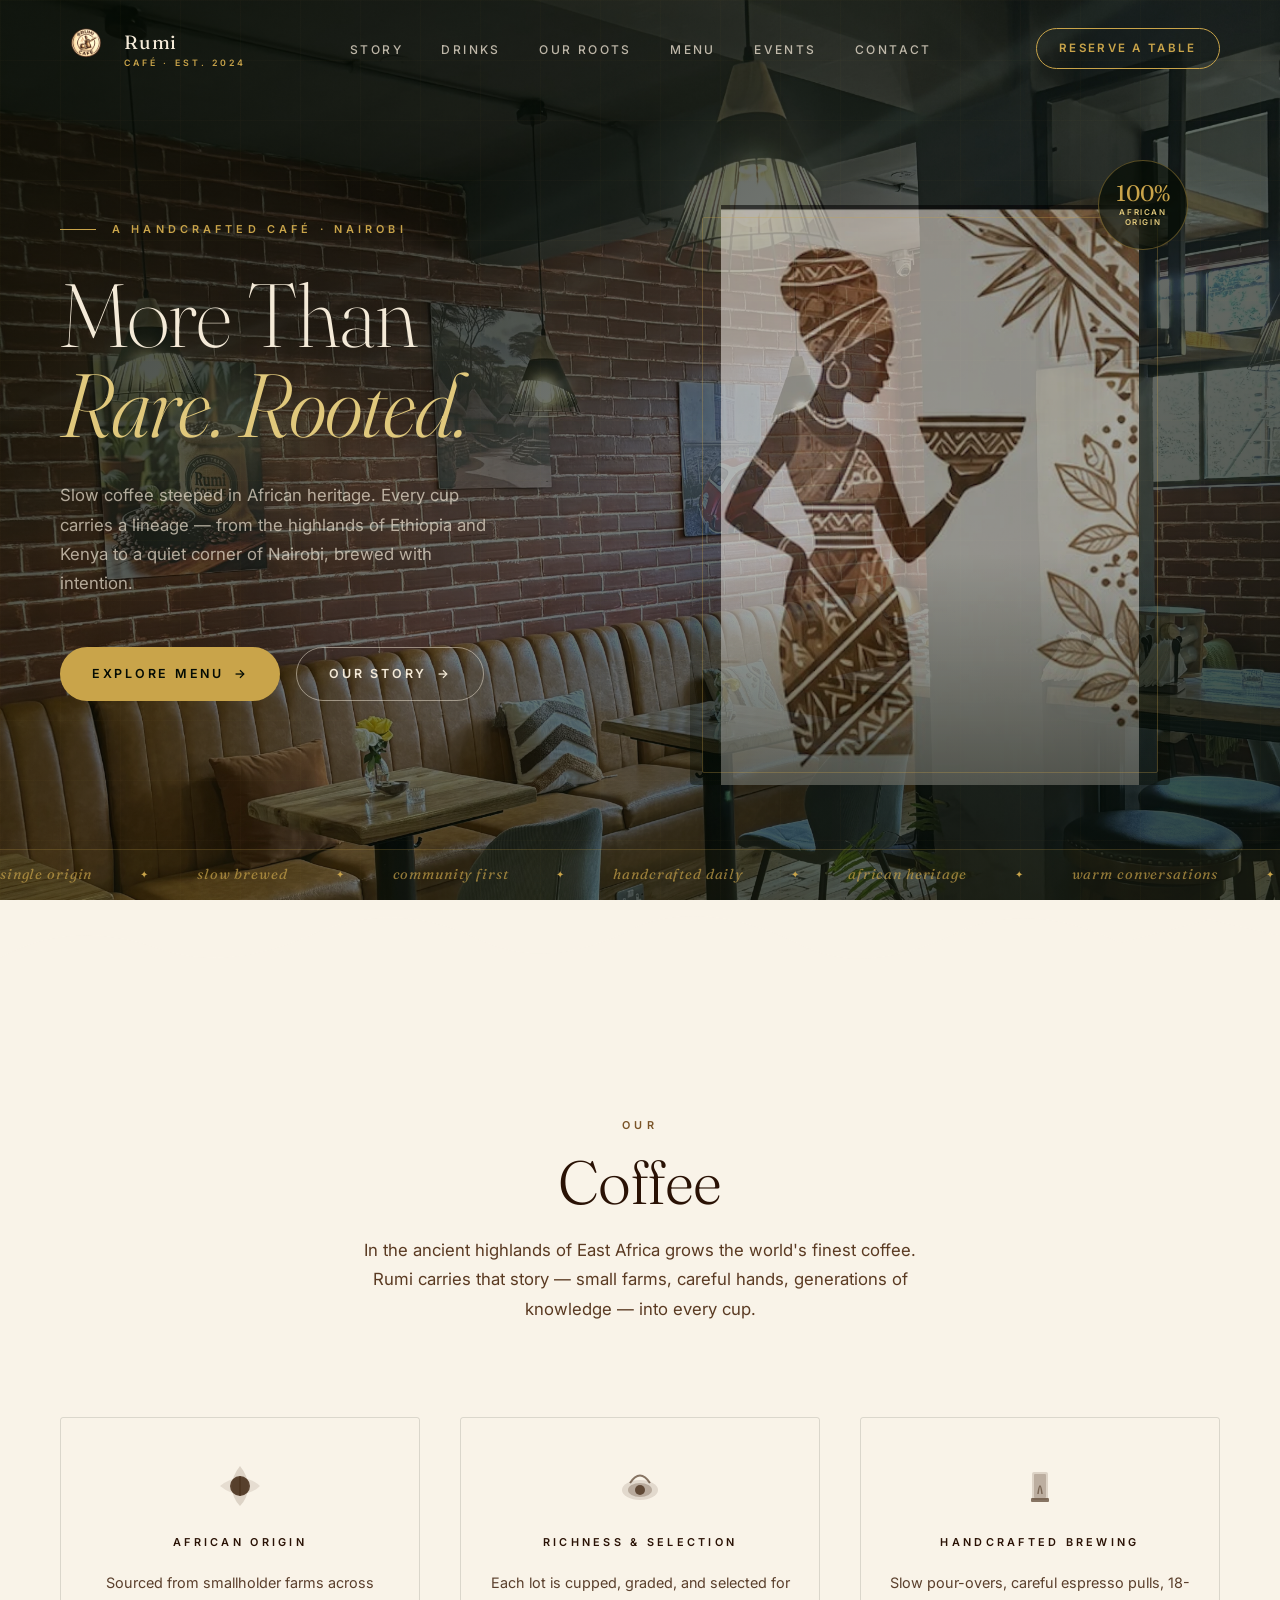
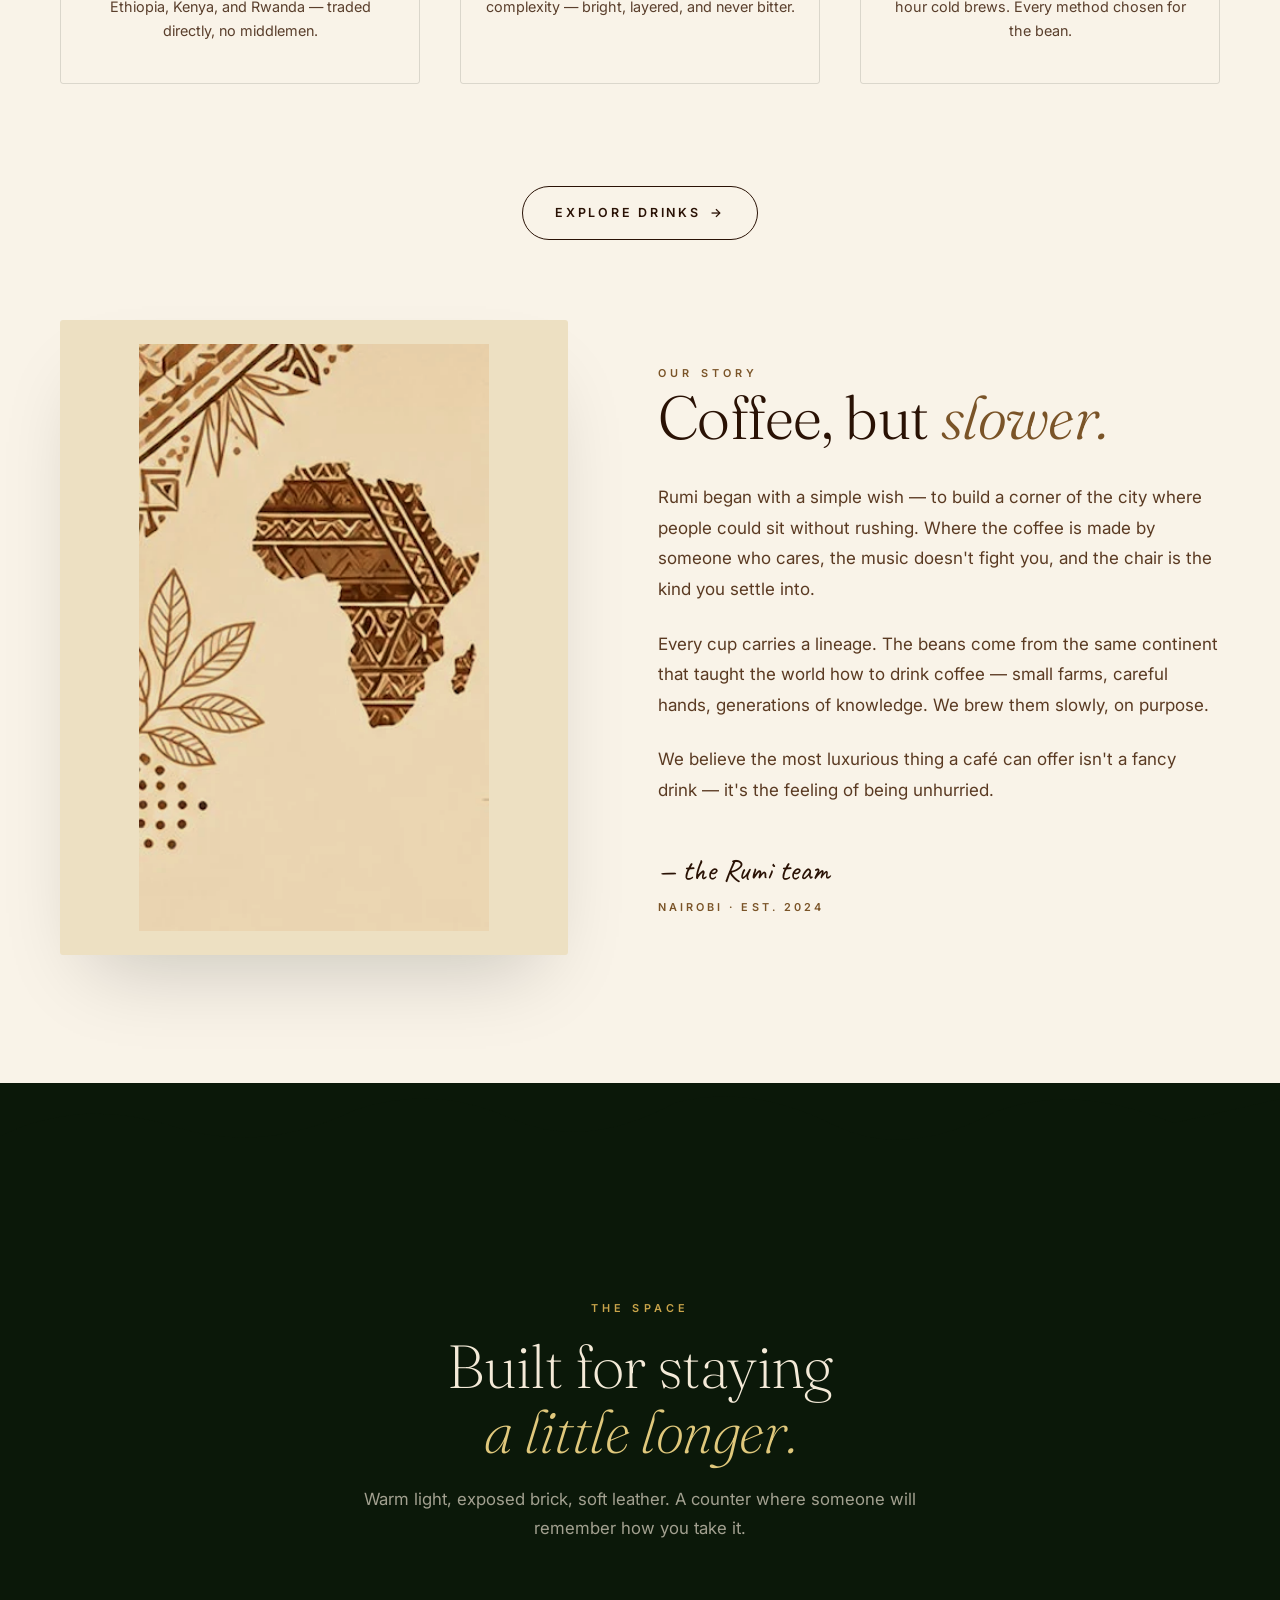
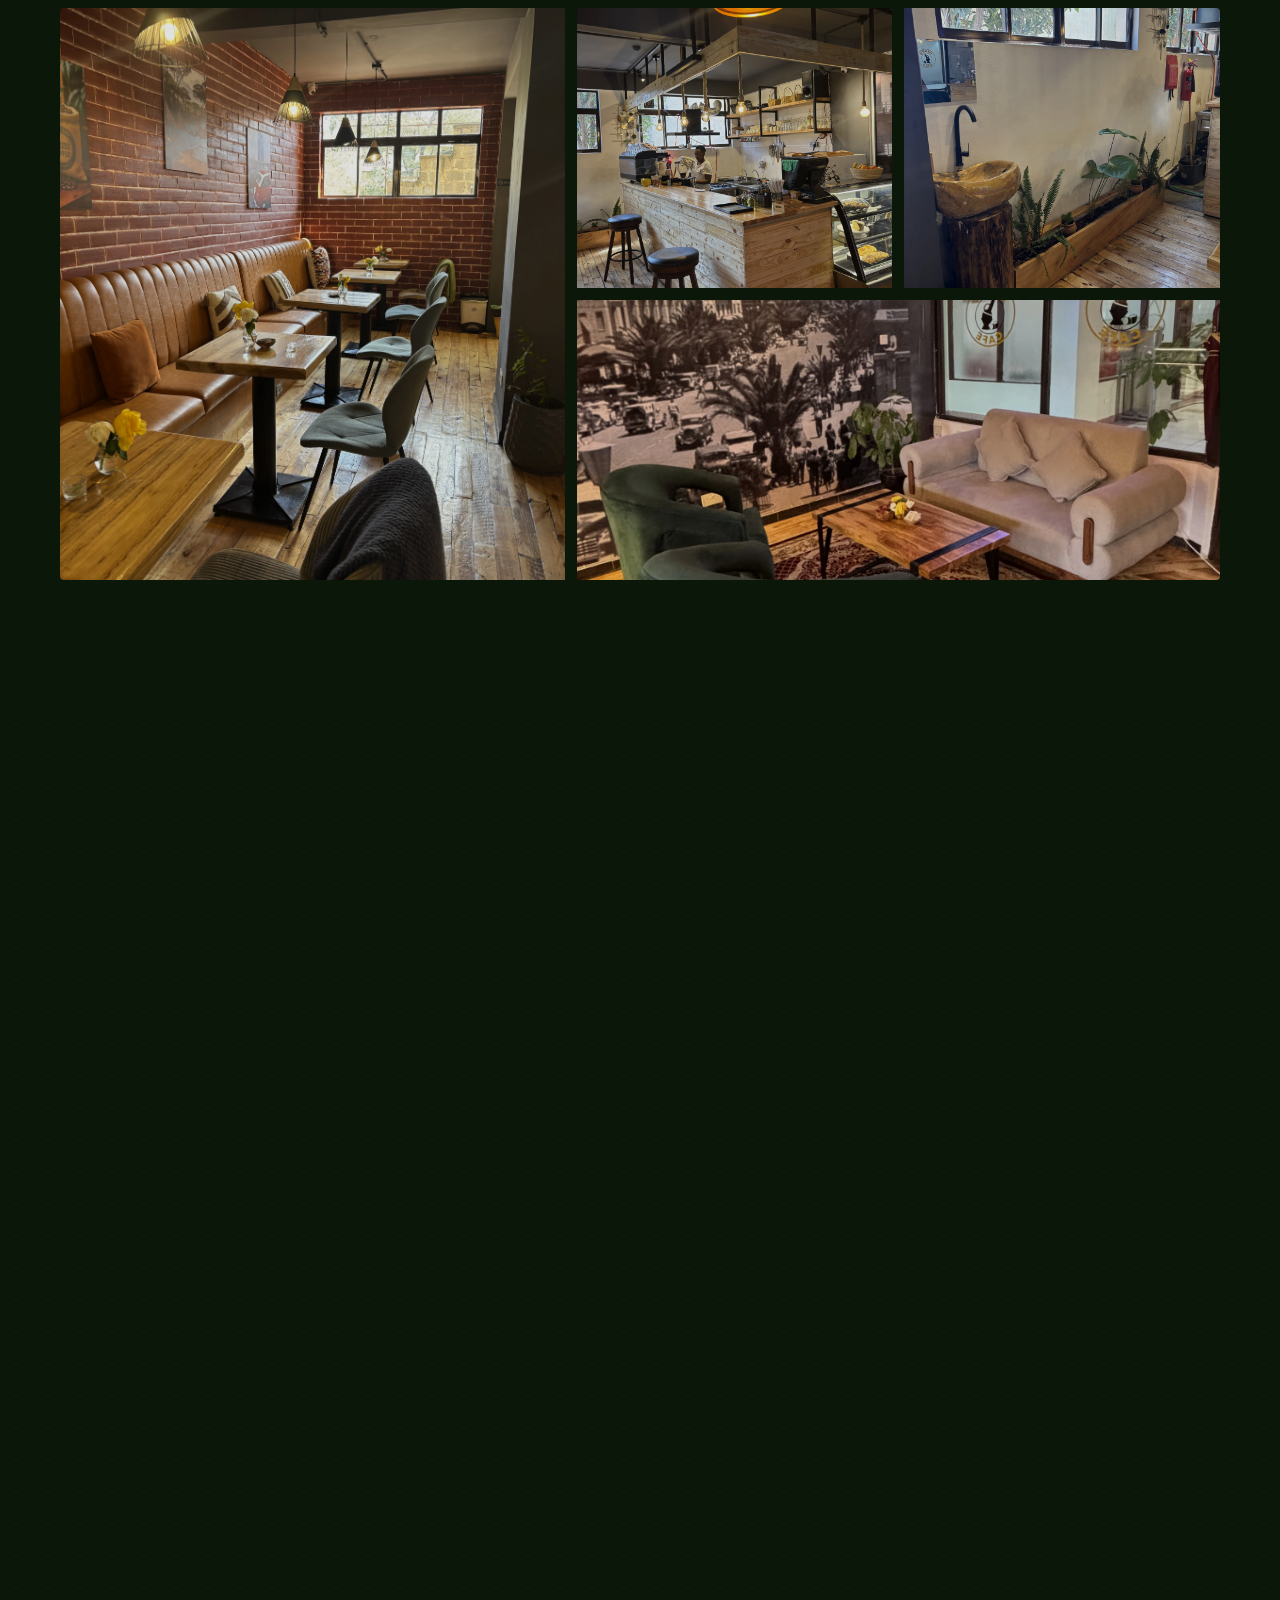
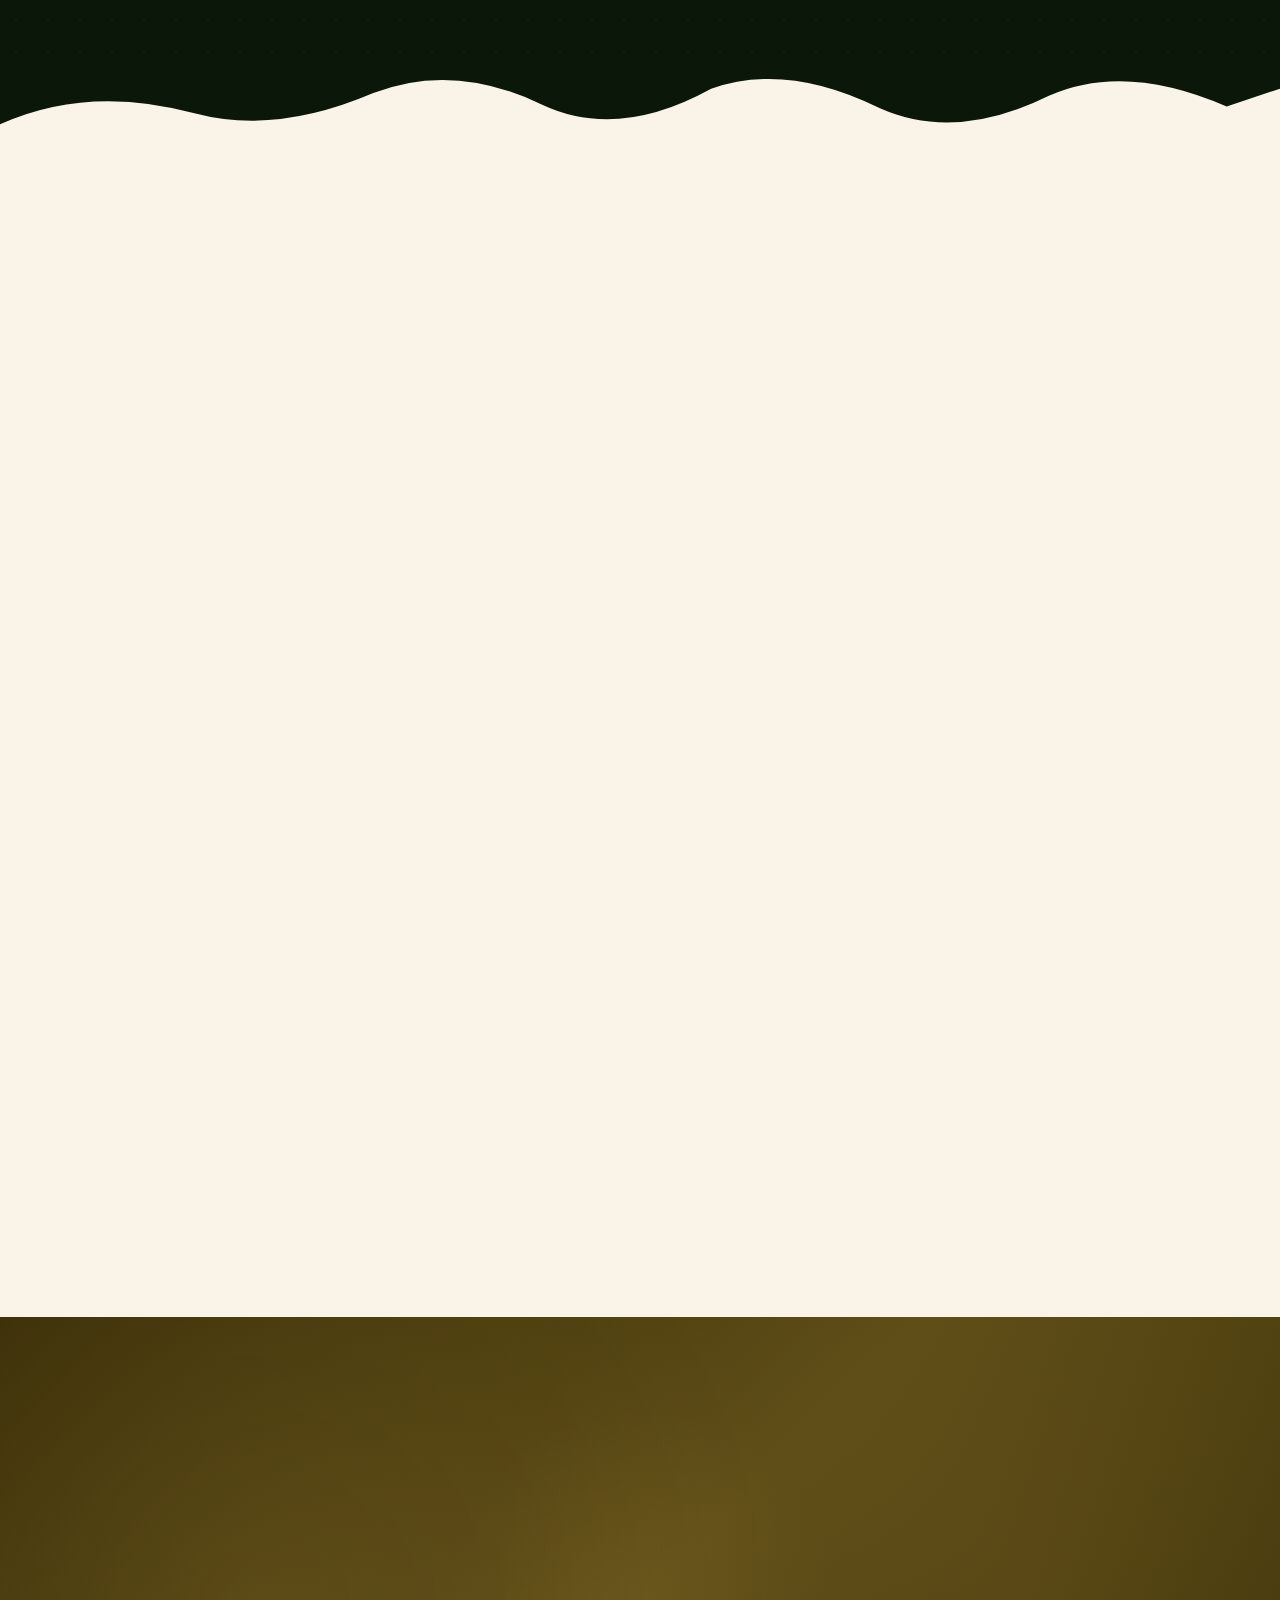
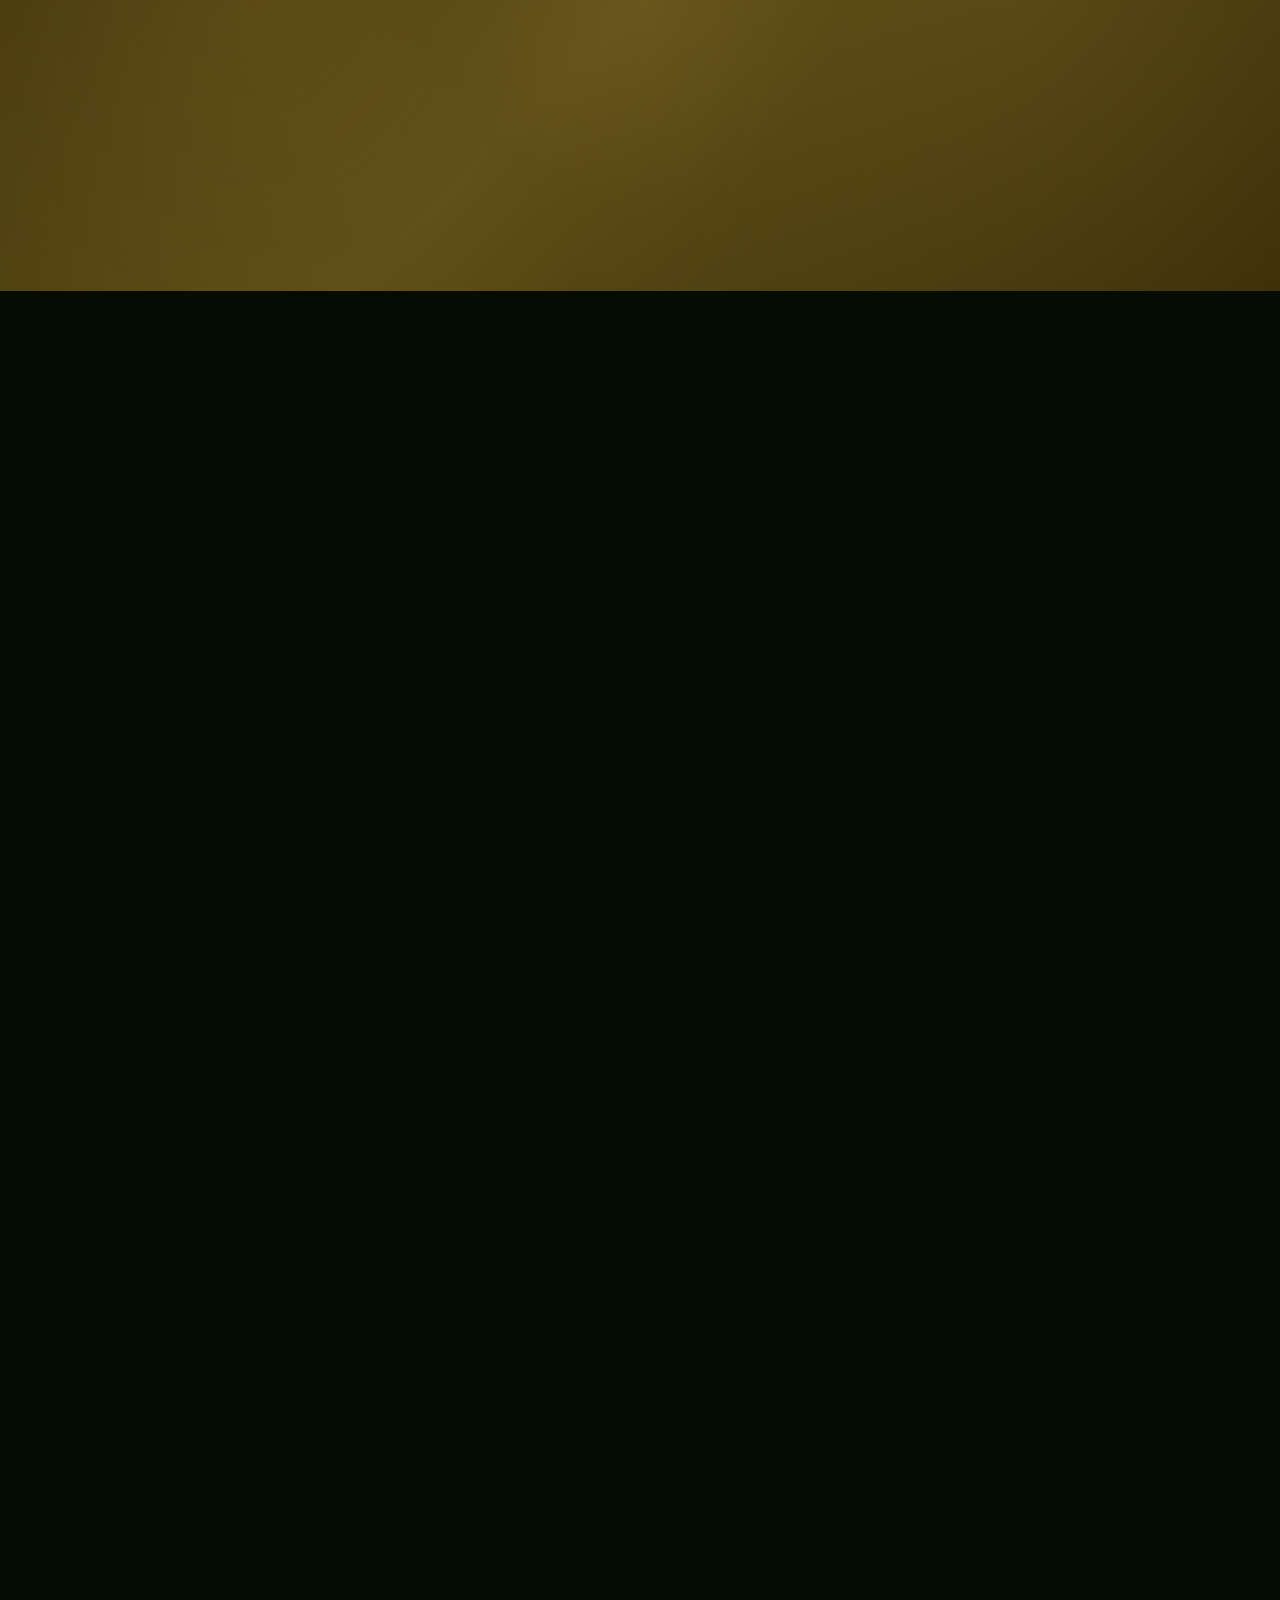
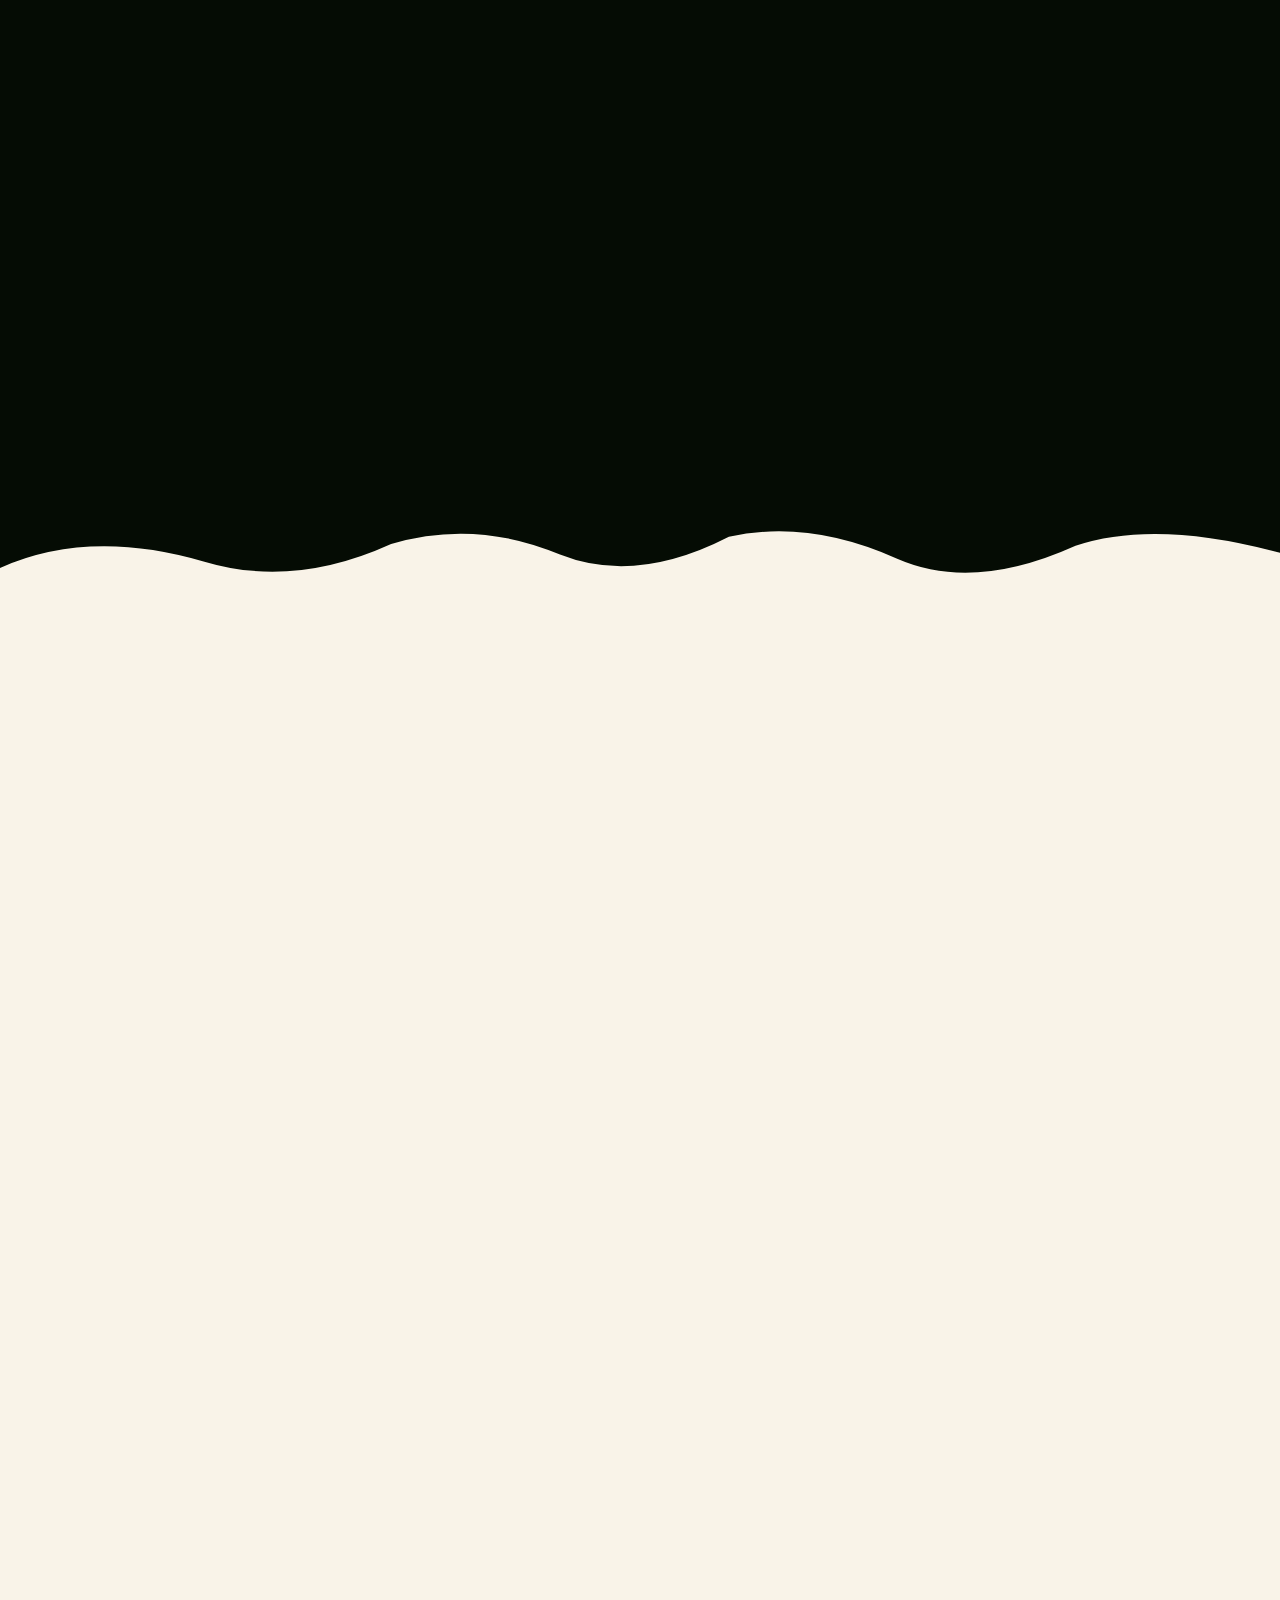
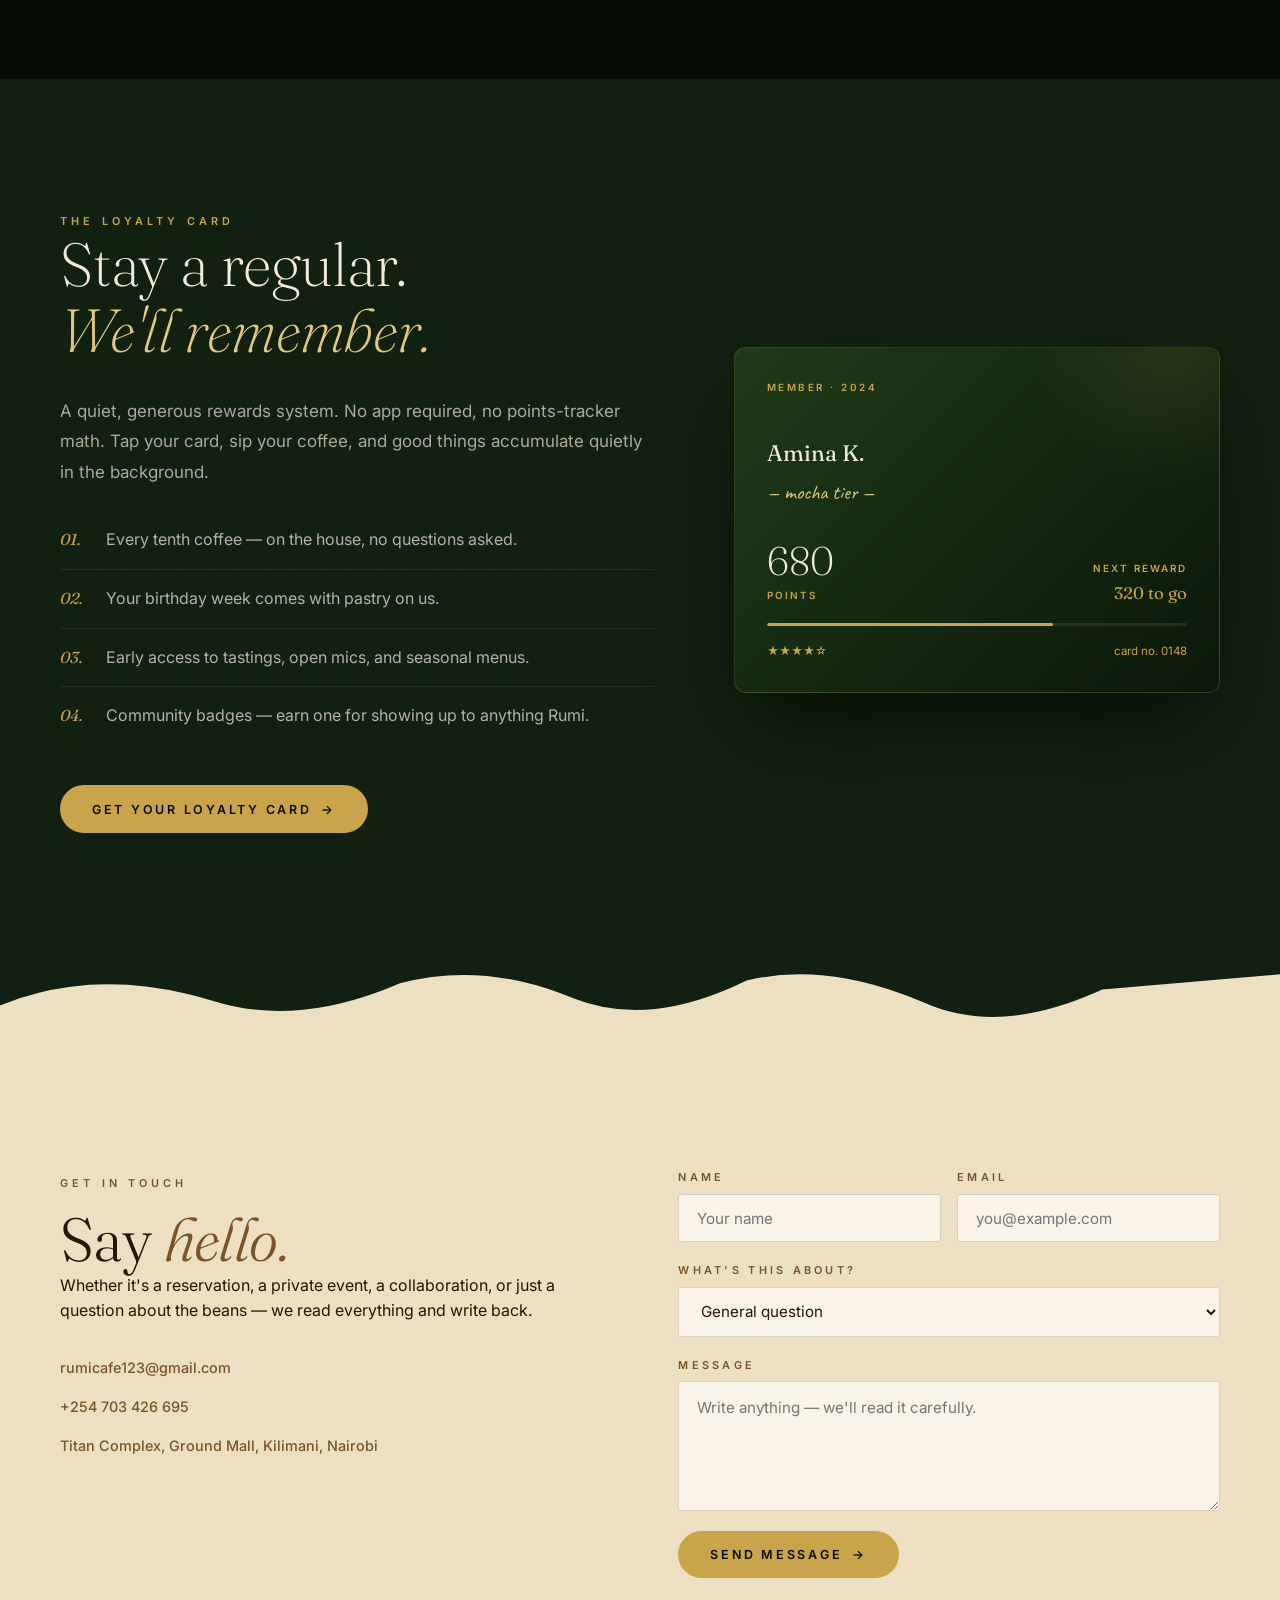
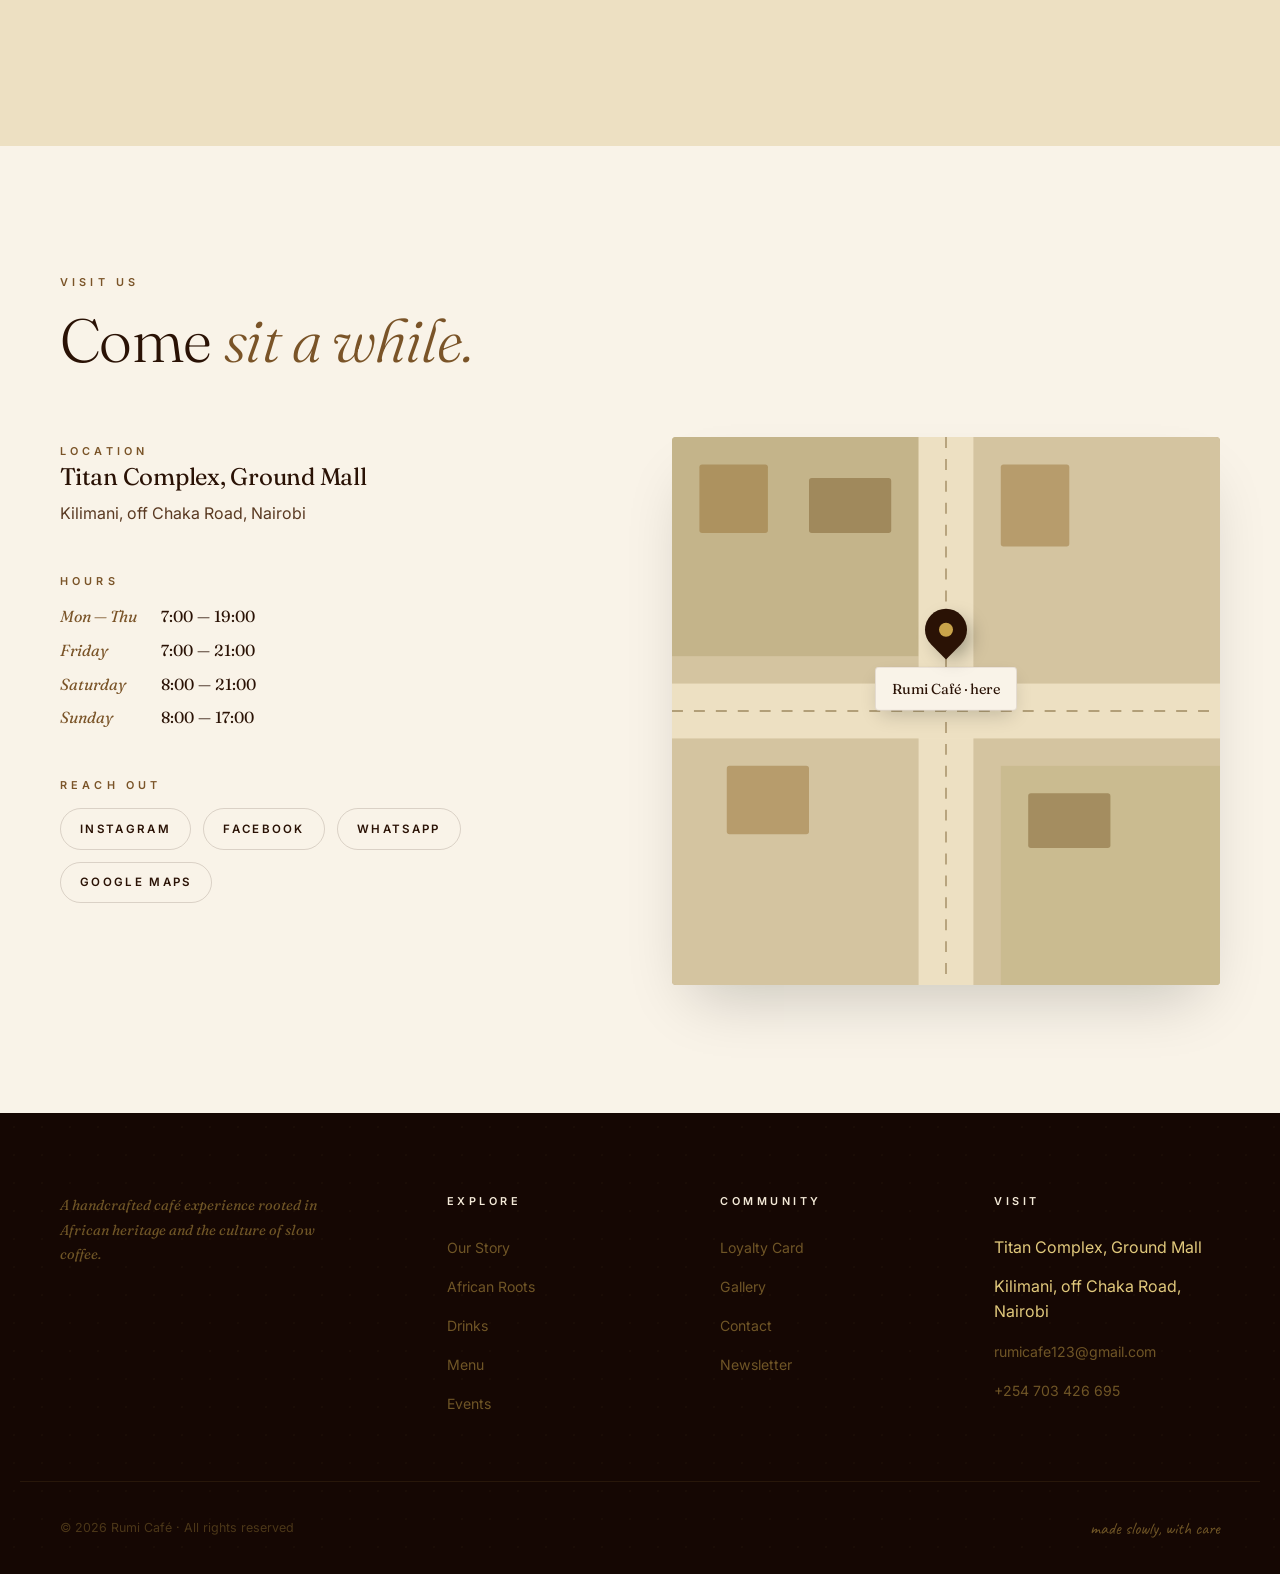
==== index.html @ 615776e6 "Add files via upload" ====
<!DOCTYPE html>
<html lang="en">
<head>
<meta charset="UTF-8" />
<meta name="viewport" content="width=device-width, initial-scale=1.0" />
<title>Rumi Café — More Than a Cup. A Culture.</title>
<meta name="description" content="Rumi Café — slow coffee rooted in African heritage. Handcrafted daily in Nairobi, Kenya." />

<link rel="preconnect" href="https://fonts.googleapis.com">
<link rel="preconnect" href="https://fonts.gstatic.com" crossorigin>
<link href="https://fonts.googleapis.com/css2?family=Fraunces:ital,opsz,wght@0,9..144,200;0,9..144,300;0,9..144,400;1,9..144,200;1,9..144,300;1,9..144,400&family=Inter:wght@300;400;500;600&family=Caveat:wght@400;500;600&display=swap" rel="stylesheet">

<link rel="stylesheet" href="assets/css/rumi.css">
<style>
/* ============================================================
   DESIGN SYSTEM
   ============================================================ */
:root {
  /* Dark tones */
  --ink:        #050c04;
  --forest:     #0b1809;
  --forest-2:   #112010;
  --roast:      #150703;
  --espresso:   #2a1205;

  /* Gold + cream */
  --gold:       #c9a44a;
  --gold-lt:    #e0c87c;
  --gold-dk:    #8a6820;
  --olive:      #5a5220;
  --cream:      #f4ead8;
  --paper:      #f9f3e8;
  --sand:       #ede0c2;

  /* Neutral mid */
  --mocha:      #7a5428;
  --line:       rgba(201,164,74,0.22);
  --line-lt:    rgba(244,234,216,0.14);
  --line-dark:  rgba(5,12,4,0.12);

  --serif: 'Fraunces', Georgia, serif;
  --sans:  'Inter', system-ui, sans-serif;
  --hand:  'Caveat', cursive;

  --max: 1240px;
  --gutter: clamp(1.25rem, 4vw, 2.5rem);
}

*{box-sizing:border-box;margin:0;padding:0}
html{scroll-behavior:smooth;-webkit-font-smoothing:antialiased}
body{
  font-family: var(--sans);
  background: var(--paper);
  color: var(--espresso);
  line-height: 1.6;
  overflow-x: hidden;
}
img{max-width:100%;display:block}
a{color:inherit;text-decoration:none}
button{font-family:inherit;cursor:pointer;border:none;background:none}

/* ---- Typography ---- */
.eyebrow{
  font-family: var(--sans);
  font-size: 0.68rem;
  letter-spacing: 0.38em;
  text-transform: uppercase;
  font-weight: 600;
  color: var(--gold);
}
h1,h2,h3,h4{font-family:var(--serif);font-weight:300;letter-spacing:-0.01em}
h1{font-size:clamp(2.8rem, 7vw, 5.8rem);line-height:1.0}
h2{font-size:clamp(2.2rem, 5vw, 3.8rem);line-height:1.08}
h3{font-size:clamp(1.2rem, 2vw, 1.5rem);line-height:1.2;font-weight:400}
.hand{font-family:var(--hand);font-weight:500}

/* ---- Layout ---- */
.wrap{max-width:var(--max);margin:0 auto;padding:0 var(--gutter)}
section{position:relative}
.section-pad{padding:clamp(5rem, 10vw, 9rem) 0}
.section-head{margin-bottom:clamp(2.5rem, 5vw, 4.5rem)}
.section-head .eyebrow{margin-bottom:1rem;display:block}
.section-head h2{margin-bottom:1.25rem}
.section-head p{font-size:1.05rem;max-width:560px;line-height:1.75}

/* ---- Buttons ---- */
.btn{
  display:inline-flex;align-items:center;gap:0.6rem;
  padding:1rem 2rem;border-radius:999px;
  font-size:0.78rem;letter-spacing:0.22em;text-transform:uppercase;font-weight:600;
  transition:all 0.35s cubic-bezier(.2,.7,.2,1);
  font-family:var(--sans);
}
.btn-gold{background:var(--gold);color:var(--ink)}
.btn-gold:hover{background:var(--gold-lt);transform:translateY(-2px);box-shadow:0 12px 32px -10px rgba(201,164,74,0.45)}
.btn-outline-cream{border:1.5px solid rgba(244,234,216,0.5);color:var(--cream)}
.btn-outline-cream:hover{background:rgba(244,234,216,0.12);border-color:var(--cream)}
.btn-outline-dark{border:1.5px solid var(--espresso);color:var(--espresso)}
.btn-outline-dark:hover{background:var(--espresso);color:var(--cream)}
.btn .arrow{transition:transform 0.3s ease}
.btn:hover .arrow{transform:translateX(4px)}

/* ---- Scroll reveal ---- */
.reveal{opacity:0;transform:translateY(28px);transition:opacity 0.9s ease,transform 0.9s ease}
.reveal.in{opacity:1;transform:translateY(0)}
.reveal.d2{transition-delay:0.12s}
.reveal.d3{transition-delay:0.24s}
.reveal.d4{transition-delay:0.36s}

/* ============================================================
   THE SPACE — interior photo mosaic
   ============================================================ */
.space-section{background:var(--forest);padding:clamp(5rem,10vw,9rem) 0}
.space-section .section-head{text-align:center;margin:0 auto clamp(3rem,5vw,4rem);max-width:600px}
.space-section .section-head .eyebrow{color:var(--gold)}
.space-section .section-head h2{color:var(--cream);font-weight:200}
.space-section .section-head h2 em{font-style:italic;color:var(--gold-lt)}
.space-section .section-head p{color:rgba(244,234,216,0.65);margin:1rem auto 0}
.space-mosaic{
  display:grid;
  grid-template-columns:1.6fr 1fr 1fr;
  grid-template-rows:280px 280px;
  gap:0.75rem;
  border-radius:4px;
  overflow:hidden;
}
.space-tile{overflow:hidden;position:relative;background:var(--forest-2)}
.space-tile img{width:100%;height:100%;object-fit:cover;transition:transform 1.2s ease;filter:brightness(0.88) saturate(1.05)}
.space-tile:hover img{transform:scale(1.06);filter:brightness(0.95) saturate(1.1)}
.space-tile--tall{grid-row:span 2}
.space-tile--wide{grid-column:span 2}
.space-quote-tile{
  background:rgba(201,164,74,0.08);border:1px solid rgba(201,164,74,0.2);
  display:flex;flex-direction:column;align-items:center;justify-content:center;
  padding:2rem;text-align:center;
}
.space-quote-tile blockquote{
  font-family:var(--serif);font-style:italic;font-size:1.2rem;
  color:var(--cream);line-height:1.5;
}
.space-quote-tile cite{
  display:block;font-family:var(--sans);font-style:normal;
  font-size:0.65rem;letter-spacing:0.28em;text-transform:uppercase;
  color:var(--gold);margin-top:1.25rem;font-weight:600;
}
@media(max-width:1024px){
  .space-mosaic{grid-template-columns:1fr 1fr;grid-template-rows:240px 240px 240px}
  .space-tile--tall{grid-row:span 1}
}
@media(max-width:720px){
  .space-mosaic{grid-template-columns:1fr;grid-template-rows:repeat(4,220px)}
  .space-tile--wide{grid-column:span 1}
}

/* ============================================================
   MOUNTAIN WAVE DIVIDERS
   ============================================================ */
.wave{display:block;width:100%;line-height:0;pointer-events:none}
.wave svg{display:block;width:100%}

/* ============================================================
   NAV
   ============================================================ */
.nav{
  position:fixed;top:0;left:0;right:0;z-index:100;
  padding:1.4rem 0;
  transition:background 0.5s ease,padding 0.5s ease,box-shadow 0.5s ease;
}
.nav.scrolled{
  background:rgba(5,12,4,0.94);
  backdrop-filter:blur(14px);
  -webkit-backdrop-filter:blur(14px);
  padding:0.9rem 0;
  box-shadow:0 2px 40px rgba(0,0,0,0.4);
}
.nav-inner{display:flex;align-items:center;justify-content:space-between;gap:2rem}
.nav-logo{
  display:flex;align-items:center;gap:0.75rem;
  font-family:var(--serif);font-size:1.2rem;color:var(--cream);font-weight:400;letter-spacing:0.04em;
}
.nav-logo img{height:36px;width:36px;object-fit:contain;filter:brightness(1.1)}
.nav-logo span small{
  font-family:var(--sans);font-size:0.55rem;letter-spacing:0.35em;
  color:var(--gold);text-transform:uppercase;display:block;margin-top:-2px;font-weight:600;
}
.nav-links{display:flex;gap:2.4rem;list-style:none}
.nav-links a{
  font-size:0.75rem;letter-spacing:0.2em;text-transform:uppercase;
  color:rgba(244,234,216,0.75);position:relative;padding:0.25rem 0;font-weight:500;
  transition:color 0.3s;
}
.nav-links a:hover{color:var(--gold)}
.nav-links a::after{
  content:'';position:absolute;left:0;bottom:0;width:100%;height:1px;
  background:var(--gold);transform:scaleX(0);transform-origin:right;transition:transform 0.4s ease;
}
.nav-links a:hover::after{transform:scaleX(1);transform-origin:left}
.nav-cta{
  font-size:0.72rem;letter-spacing:0.2em;text-transform:uppercase;
  border:1.5px solid var(--gold);color:var(--gold);
  padding:0.65rem 1.4rem;border-radius:999px;transition:all 0.3s ease;font-weight:600;
}
.nav-cta:hover{background:var(--gold);color:var(--ink)}
.nav-toggle{display:none}

/* ============================================================
   HERO
   ============================================================ */
.hero{
  min-height:100vh;
  background:var(--ink);
  background-image:url('assets/images/rumi_cafe_04.webp');
  background-size:cover;
  background-position:center 35%;
  display:grid;
  grid-template-rows:1fr auto;
  position:relative;
  overflow:hidden;
}

/* atmospheric glow over background photo */
.hero::before{
  content:'';position:absolute;inset:0;
  background:
    linear-gradient(135deg, rgba(5,12,4,0.82) 0%, rgba(5,12,4,0.55) 50%, rgba(5,12,4,0.75) 100%);
  pointer-events:none;z-index:0;
}
/* subtle grid texture */
.hero::after{
  content:'';position:absolute;inset:0;
  background-image:
    linear-gradient(rgba(201,164,74,0.025) 1px, transparent 1px),
    linear-gradient(90deg, rgba(201,164,74,0.025) 1px, transparent 1px);
  background-size:60px 60px;
  pointer-events:none;z-index:0;
}

.hero-body{
  display:grid;
  grid-template-columns:1fr 1fr;
  align-items:center;
  min-height:calc(100vh - 80px);
  padding:8rem var(--gutter) 4rem;
  max-width:var(--max);
  margin:0 auto;
  width:100%;
  position:relative;z-index:2;
}

.hero-text{
  padding-right:3rem;
}
.hero-text .eyebrow{
  margin-bottom:2rem;
  display:inline-flex;align-items:center;gap:1rem;
}
.hero-text .eyebrow::before{content:'';width:36px;height:1px;background:var(--gold);display:inline-block}
.hero-text h1{
  color:var(--cream);
  font-weight:200;
  margin-bottom:2rem;
}
.hero-text h1 em{
  font-style:italic;color:var(--gold-lt);font-weight:300;
  display:block;
}
.hero-sub{
  font-size:1.05rem;color:rgba(244,234,216,0.68);
  max-width:440px;margin-bottom:3rem;line-height:1.75;
}
.hero-cta{display:flex;gap:1rem;flex-wrap:wrap}

/* Hero visual: African lady with beans decoration */
.hero-visual{
  position:relative;
  display:flex;align-items:flex-end;justify-content:center;
  height:100%;min-height:500px;
}
.hero-img-frame{
  position:relative;
  width:100%;max-width:480px;
  height:580px;
  border-radius:4px;
  overflow:hidden;
}
.hero-img-frame img{
  width:100%;height:100%;
  object-fit:contain;object-position:center bottom;
  filter:brightness(1.0) saturate(0.9);
  mix-blend-mode:multiply;
  opacity:0.55;
}
.hero-img-frame::after{
  content:'';position:absolute;inset:0;
  background:linear-gradient(180deg,transparent 60%,rgba(5,12,4,0.45));
}
/* Gold frame accent */
.hero-img-frame::before{
  content:'';position:absolute;
  inset:12px;border:1px solid rgba(201,164,74,0.3);
  z-index:1;pointer-events:none;border-radius:2px;
}

/* Floating coffee bean decorations */
.hero-bean{
  position:absolute;
  border-radius:50% 50% 50% 50% / 60% 60% 40% 40%;
  background:radial-gradient(ellipse at 35% 35%, #6b4226, #2a1205);
  box-shadow:0 4px 12px rgba(0,0,0,0.5);
}
.hero-bean:nth-child(1){width:28px;height:18px;top:15%;right:-30px;transform:rotate(25deg);opacity:0.85}
.hero-bean:nth-child(2){width:22px;height:14px;top:35%;left:-40px;transform:rotate(-15deg);opacity:0.7}
.hero-bean:nth-child(3){width:32px;height:20px;bottom:30%;right:-50px;transform:rotate(40deg);opacity:0.9}
.hero-bean:nth-child(4){width:18px;height:12px;bottom:20%;left:-20px;transform:rotate(-30deg);opacity:0.6}
.hero-bean:nth-child(5){width:24px;height:15px;top:60%;right:-45px;transform:rotate(10deg);opacity:0.75}
/* centre line on bean */
.hero-bean::after{
  content:'';position:absolute;left:50%;top:20%;bottom:20%;
  width:1.5px;background:rgba(42,18,5,0.6);transform:translateX(-50%);border-radius:1px;
}

/* Badge top right */
.hero-badge{
  position:absolute;top:2rem;right:2rem;z-index:3;
  width:90px;height:90px;
  border-radius:50%;border:1px solid rgba(201,164,74,0.4);
  background:rgba(5,12,4,0.7);backdrop-filter:blur(8px);
  display:flex;flex-direction:column;align-items:center;justify-content:center;gap:2px;
}
.hero-badge .b-pct{font-family:var(--serif);font-size:1.4rem;color:var(--gold);line-height:1}
.hero-badge .b-text{font-size:0.5rem;letter-spacing:0.2em;text-transform:uppercase;color:var(--gold-lt);text-align:center;font-weight:600;line-height:1.3}

/* Marquee bar */
.hero-marquee{
  border-top:1px solid rgba(201,164,74,0.2);
  padding:0.85rem 0;overflow:hidden;
  background:rgba(201,164,74,0.04);
  position:relative;z-index:2;
}
.hero-marquee-track{
  display:flex;gap:3rem;white-space:nowrap;
  animation:marquee 50s linear infinite;
  font-family:var(--serif);font-style:italic;
  color:rgba(201,164,74,0.7);font-size:0.9rem;letter-spacing:0.06em;
}
.hero-marquee-track span{display:inline-flex;align-items:center;gap:3rem}
.hero-marquee-track span::after{content:'✦';color:var(--gold);font-size:0.6rem;font-style:normal}
@keyframes marquee{from{transform:translateX(0)}to{transform:translateX(-50%)}}

/* ============================================================
   STORY — "OUR COFFEE" light section
   ============================================================ */
.story{background:var(--paper)}
.story-intro{
  display:grid;grid-template-columns:repeat(3,1fr);
  gap:2.5rem;margin-bottom:clamp(4rem,8vw,7rem);
  padding-top:1rem;
}
.story-pillar{
  display:flex;flex-direction:column;align-items:center;text-align:center;
  gap:1.25rem;padding:2.5rem 1.5rem;
  border:1px solid var(--line-dark);border-radius:3px;
}
.story-pillar-icon{
  width:56px;height:56px;
  display:flex;align-items:center;justify-content:center;
}
.story-pillar-icon svg{width:100%;height:100%}
.story-pillar h4{
  font-family:var(--sans);font-size:0.68rem;letter-spacing:0.3em;
  text-transform:uppercase;color:var(--espresso);font-weight:600;
}
.story-pillar p{font-size:0.9rem;color:#5a3f2c;line-height:1.65}

.story-grid{display:grid;grid-template-columns:0.95fr 1.05fr;gap:clamp(3rem,7vw,7rem);align-items:center}
.story-img{
  aspect-ratio:4/5;border-radius:3px;overflow:hidden;
  background:var(--sand);
  box-shadow:0 40px 80px -30px rgba(5,12,4,0.2);
  display:flex;align-items:center;justify-content:center;
}
.story-img img{width:100%;height:100%;object-fit:contain;mix-blend-mode:multiply;padding:1.5rem;filter:saturate(1.1) contrast(1.05)}
.story-text .eyebrow{color:var(--mocha);margin-bottom:1.5rem}
.story-text h2{color:var(--espresso);margin-bottom:2rem}
.story-text h2 em{font-style:italic;color:var(--mocha);font-weight:300}
.story-text p{margin-bottom:1.5rem;font-size:1.0625rem;line-height:1.8;color:#5a3a22}
.story-sig{
  font-family:var(--hand);font-size:1.9rem;color:var(--espresso);
  margin-top:2.5rem;display:block;
}
.story-sig small{
  display:block;font-family:var(--sans);font-size:0.68rem;letter-spacing:0.28em;
  text-transform:uppercase;color:var(--mocha);margin-top:0.3rem;font-weight:600;
}

/* ============================================================
   MOUNTAIN DIVIDERS
   ============================================================ */
.divider-dark{background:var(--paper);line-height:0}
.divider-light{background:var(--forest);line-height:0}

/* ============================================================
   ROOTS — dark Wallenford-style "products" section
   ============================================================ */
.roots{background:var(--forest);overflow:hidden}
/* subtle dot texture */
.roots::before{
  content:'';position:absolute;inset:0;
  background-image:radial-gradient(rgba(201,164,74,0.04) 1px, transparent 1px);
  background-size:32px 32px;pointer-events:none;
}
.roots-inner{
  display:grid;grid-template-columns:1fr 1fr;
  align-items:center;gap:clamp(3rem,6vw,6rem);
  position:relative;z-index:1;
}
.roots-text .eyebrow{color:var(--gold);margin-bottom:1.5rem}
.roots-text h2{color:var(--cream);font-weight:200;margin-bottom:2rem}
.roots-text h2 em{font-style:italic;color:var(--gold-lt);font-weight:300}
.roots-text p{color:rgba(244,234,216,0.72);font-size:1.0625rem;line-height:1.8;margin-bottom:1.5rem}
.roots-sig{
  font-family:var(--hand);font-size:1.6rem;color:var(--gold-lt);
  display:block;margin-top:2.5rem;
}
.roots-sig small{
  display:block;font-family:var(--sans);font-size:0.68rem;letter-spacing:0.28em;
  text-transform:uppercase;color:rgba(201,164,74,0.6);margin-top:0.3rem;font-weight:600;
}
.roots-btn{
  margin-top:2rem;
  display:inline-flex;align-items:center;gap:0.7rem;
  font-size:0.72rem;letter-spacing:0.25em;text-transform:uppercase;
  color:var(--gold);border:1px solid rgba(201,164,74,0.4);
  padding:0.85rem 1.8rem;border-radius:999px;font-weight:600;
  transition:all 0.3s ease;
}
.roots-btn:hover{background:var(--gold);color:var(--ink)}

/* Image side with floating beans */
.roots-img-wrap{position:relative;display:flex;align-items:center;justify-content:center}
.roots-img-frame{
  position:relative;width:100%;max-width:460px;height:560px;
  border-radius:3px;overflow:hidden;
  box-shadow:0 40px 80px -20px rgba(0,0,0,0.6);
}
.roots-img-frame img{
  width:100%;height:100%;object-fit:cover;object-position:center center;
  filter:brightness(0.85) saturate(1.1) contrast(1.05);
  opacity:0.95;
}
.roots-img-frame::after{
  content:'';position:absolute;inset:0;
  background:linear-gradient(180deg,transparent 40%,rgba(11,24,9,0.5));
}
/* Gold border accent */
.roots-img-frame::before{
  content:'';position:absolute;inset:10px;
  border:1px solid rgba(201,164,74,0.25);z-index:1;pointer-events:none;
}

/* Scattered floating beans around roots image */
.roots-bean{
  position:absolute;
  border-radius:50% 50% 50% 50% / 60% 60% 40% 40%;
  background:radial-gradient(ellipse at 35% 35%, #8a5a2a, #3a1a0a);
  box-shadow:0 6px 18px rgba(0,0,0,0.6);
}
.roots-bean::after{
  content:'';position:absolute;left:50%;top:18%;bottom:18%;
  width:1.5px;background:rgba(30,10,2,0.5);transform:translateX(-50%);border-radius:1px;
}
.roots-bean:nth-child(1){width:42px;height:26px;top:12%;right:-60px;transform:rotate(20deg)}
.roots-bean:nth-child(2){width:30px;height:18px;top:28%;right:-90px;transform:rotate(-35deg);opacity:0.7}
.roots-bean:nth-child(3){width:36px;height:22px;bottom:25%;right:-70px;transform:rotate(50deg);opacity:0.85}
.roots-bean:nth-child(4){width:26px;height:16px;top:50%;left:-50px;transform:rotate(-20deg);opacity:0.75}
.roots-bean:nth-child(5){width:48px;height:30px;bottom:12%;left:-65px;transform:rotate(15deg);opacity:0.9}
.roots-bean:nth-child(6){width:22px;height:14px;top:70%;right:-40px;transform:rotate(-45deg);opacity:0.65}

/* ============================================================
   DRINKS — light section
   ============================================================ */
.drinks{background:var(--paper)}
.drinks-head{
  display:flex;justify-content:space-between;align-items:flex-end;
  flex-wrap:wrap;gap:2rem;margin-bottom:clamp(2.5rem,5vw,4.5rem);
}
.drinks-head .section-head{margin-bottom:0}
.drinks-head .section-head .eyebrow{color:var(--mocha)}
.drinks-head .section-head h2{color:var(--espresso)}
.drinks-head .price-note{font-family:var(--hand);font-size:1.5rem;color:var(--mocha);transform:rotate(-2deg)}
.drinks-grid{
  display:grid;grid-template-columns:repeat(auto-fit, minmax(260px, 1fr));
  gap:1px;background:rgba(42,18,5,0.1);
  border:1px solid rgba(42,18,5,0.1);
}
.drink{
  background:var(--paper);padding:2.5rem 2rem;
  display:flex;flex-direction:column;gap:1rem;
  transition:background 0.4s ease;position:relative;min-height:280px;
}
.drink:hover{background:var(--sand)}
.drink-num{
  font-family:var(--serif);font-style:italic;
  color:var(--gold-dk);font-size:0.95rem;letter-spacing:0.06em;
}
.drink-name{font-family:var(--serif);font-size:1.65rem;color:var(--espresso);font-weight:400;line-height:1.1}
.drink-desc{font-size:0.92rem;color:#6b4f3a;line-height:1.6;margin-top:0.5rem}
.drink-foot{
  margin-top:auto;display:flex;justify-content:space-between;align-items:baseline;
  padding-top:1.5rem;border-top:1px solid rgba(42,18,5,0.08);
}
.drink-price{font-family:var(--serif);font-size:1.15rem;color:var(--espresso)}
.drink-tag{font-size:0.68rem;letter-spacing:0.2em;text-transform:uppercase;color:var(--mocha);font-weight:600}

/* ============================================================
   CTA BANNER — Wallenford-style gold strip
   ============================================================ */
.cta-banner{
  background:linear-gradient(135deg, #3a2e08, #5a4a15, #3a2e08);
  padding:clamp(4rem,8vw,7rem) 0;
  position:relative;overflow:hidden;
}
.cta-banner::before{
  content:'';position:absolute;inset:0;
  background-image:radial-gradient(circle at 20% 50%, rgba(201,164,74,0.12), transparent 50%),
    radial-gradient(circle at 80% 50%, rgba(201,164,74,0.1), transparent 50%);
  pointer-events:none;
}
/* decorative gold orb */
.cta-banner::after{
  content:'';position:absolute;
  width:400px;height:400px;border-radius:50%;
  background:radial-gradient(circle, rgba(201,164,74,0.08), transparent 70%);
  top:50%;left:50%;transform:translate(-50%,-50%);
  pointer-events:none;
}
.cta-banner-inner{
  text-align:center;position:relative;z-index:1;
}
.cta-banner .eyebrow{color:var(--gold-lt);margin-bottom:1.5rem;display:block}
.cta-banner h2{
  color:var(--cream);font-weight:200;font-style:italic;
  margin-bottom:1.5rem;
}
.cta-banner h2 em{color:var(--gold-lt);font-style:italic}
.cta-banner p{color:rgba(244,234,216,0.65);font-size:1rem;max-width:500px;margin:0 auto 2.5rem;line-height:1.7}
.cta-banner-btns{display:flex;gap:1rem;justify-content:center;flex-wrap:wrap}

/* ============================================================
   MENU PREVIEW
   ============================================================ */
.menu-section{background:var(--ink);padding:clamp(5rem,10vw,9rem) 0}
.menu-section .section-head{
  margin:0 auto clamp(3rem,5vw,4rem);
  text-align:center;max-width:600px;
}
.menu-section .section-head .eyebrow{color:var(--gold)}
.menu-section .section-head h2{color:var(--cream);font-weight:200}
.menu-section .section-head h2 em{font-style:italic;color:var(--gold-lt)}
.menu-image-wrap{
  max-width:880px;margin:0 auto;
  border-radius:8px;overflow:hidden;
  box-shadow:0 50px 100px -30px rgba(0,0,0,0.7),
    0 0 0 1px rgba(201,164,74,0.15);
}
.menu-full-img{display:block;width:100%;height:auto}
.menu-cta{text-align:center;margin-top:3rem}

/* ============================================================
   EVENTS — light
   ============================================================ */
.events{background:var(--paper)}
.events .section-head .eyebrow{color:var(--mocha)}
.events .section-head h2{color:var(--espresso)}
.events-grid{
  display:grid;grid-template-columns:repeat(auto-fit, minmax(280px, 1fr));
  gap:1.25rem;
}
.event{
  background:#fff;border:1px solid rgba(42,18,5,0.08);
  padding:2rem;border-radius:3px;
  display:flex;flex-direction:column;gap:0.85rem;
  transition:all 0.4s ease;position:relative;overflow:hidden;
}
.event::before{
  content:'';position:absolute;top:0;left:0;right:0;height:3px;
  background:linear-gradient(90deg, var(--gold), var(--gold-lt));
  transform:scaleX(0);transform-origin:left;transition:transform 0.4s ease;
}
.event:hover::before{transform:scaleX(1)}
.event:hover{transform:translateY(-4px);box-shadow:0 25px 50px -20px rgba(5,12,4,0.15)}
.event-date{
  display:flex;align-items:baseline;gap:0.6rem;
  font-family:var(--serif);color:var(--espresso);
}
.event-date .day{font-size:2.4rem;line-height:1;font-weight:300}
.event-date .month{
  font-size:0.7rem;letter-spacing:0.28em;text-transform:uppercase;
  color:var(--mocha);font-family:var(--sans);font-weight:600;
}
.event-name{font-family:var(--serif);font-size:1.35rem;color:var(--espresso);margin-top:0.5rem;line-height:1.2}
.event-desc{font-size:0.9rem;color:#6b4f3a;line-height:1.6}
.event-meta{
  margin-top:auto;padding-top:1rem;border-top:1px solid rgba(42,18,5,0.07);
  display:flex;justify-content:space-between;
  font-size:0.72rem;letter-spacing:0.15em;text-transform:uppercase;color:var(--mocha);font-weight:600;
}
.event-rsvp-btn{
  margin-top:0.75rem;font-size:0.7rem;letter-spacing:0.22em;text-transform:uppercase;
  color:var(--espresso);border:1px solid rgba(42,18,5,0.2);
  padding:0.55rem 1.1rem;border-radius:999px;
  transition:all 0.3s ease;font-weight:600;align-self:flex-start;
}
.event-rsvp-btn:hover{background:var(--gold);color:var(--ink);border-color:var(--gold)}

/* ============================================================
   GALLERY — dark
   ============================================================ */
.gallery{background:var(--ink);padding:clamp(5rem,10vw,9rem) 0}
.gallery .section-head{text-align:center;margin:0 auto clamp(3rem,5vw,4rem);max-width:600px}
.gallery .section-head .eyebrow{color:var(--gold)}
.gallery .section-head h2{color:var(--cream);font-weight:200}
.gallery .section-head h2 em{font-style:italic;color:var(--gold-lt)}
.gallery-grid{
  display:grid;grid-template-columns:repeat(4,1fr);gap:0.5rem;
}
.gallery-tile{
  aspect-ratio:1;overflow:hidden;border-radius:2px;
  background:linear-gradient(135deg, #2a1810, #0d1c0b);
  position:relative;cursor:pointer;
}
.gallery-tile img{width:100%;height:100%;object-fit:cover;transition:transform 1s ease,filter 0.5s ease;filter:brightness(0.82) saturate(0.95)}
.gallery-tile:hover img{transform:scale(1.07);filter:brightness(1) saturate(1.1)}
.gallery-tile:nth-child(3){grid-row:span 2;aspect-ratio:1/2}
.gallery-tile:nth-child(6){grid-column:span 2;aspect-ratio:2/1}
.gallery-foot{
  margin-top:2.5rem;text-align:center;
  font-family:var(--hand);font-size:1.4rem;color:var(--gold);
}
.gallery-foot a{border-bottom:1px solid rgba(201,164,74,0.4);padding-bottom:2px;transition:color 0.3s}
.gallery-foot a:hover{color:var(--gold-lt)}

/* ============================================================
   LOYALTY — dark forest
   ============================================================ */
.loyalty{background:var(--forest-2);position:relative;overflow:hidden}
.loyalty::before{
  content:'';position:absolute;inset:0;
  background-image:radial-gradient(rgba(201,164,74,0.035) 1px, transparent 1px);
  background-size:28px 28px;pointer-events:none;
}
.loyalty .eyebrow{color:var(--gold)}
.loyalty-grid{display:grid;grid-template-columns:1.1fr 0.9fr;gap:5rem;align-items:center;position:relative;z-index:1}
.loyalty-text h2{color:var(--cream);font-weight:200;margin-bottom:2rem}
.loyalty-text h2 em{font-style:italic;color:var(--gold-lt);font-weight:200}
.loyalty-text p{color:rgba(244,234,216,0.68);font-size:1.0625rem;line-height:1.8}
.loyalty-perks{list-style:none;margin-top:2.5rem;display:flex;flex-direction:column;gap:1rem}
.loyalty-perks li{
  display:flex;align-items:flex-start;gap:1rem;
  font-size:1rem;color:rgba(244,234,216,0.72);
  padding-bottom:1rem;border-bottom:1px solid rgba(201,164,74,0.12);
}
.loyalty-perks li:last-child{border-bottom:none}
.loyalty-perks li span:first-child{
  font-family:var(--serif);color:var(--gold);font-style:italic;min-width:30px;
}
.loyalty-btn{
  margin-top:2.5rem;background:var(--gold);color:var(--ink);
  display:inline-flex;align-items:center;gap:0.6rem;
  padding:1.05rem 2rem;border-radius:999px;
  font-size:0.78rem;letter-spacing:0.22em;text-transform:uppercase;font-weight:600;
  transition:all 0.35s cubic-bezier(.2,.7,.2,1);font-family:var(--sans);cursor:pointer;
  border:none;
}
.loyalty-btn:hover{background:var(--gold-lt);transform:translateY(-2px)}
.loyalty-btn .arrow{transition:transform 0.3s}
.loyalty-btn:hover .arrow{transform:translateX(4px)}

.loyalty-card{
  background:linear-gradient(135deg, #1e3a18, #0b1809);
  border-radius:12px;padding:2rem;color:var(--cream);
  box-shadow:0 40px 80px -20px rgba(0,0,0,0.6);
  border:1px solid rgba(201,164,74,0.2);
  position:relative;overflow:hidden;transform:rotate(-2deg);transition:transform 0.6s ease;
}
.loyalty-card:hover{transform:rotate(0deg)}
.loyalty-card::before{
  content:'';position:absolute;top:-40%;right:-20%;
  width:280px;height:280px;
  background:radial-gradient(circle, rgba(201,164,74,0.1), transparent 70%);border-radius:50%;
}
.loyalty-card-head{display:flex;justify-content:space-between;align-items:flex-start;margin-bottom:2.5rem}
.loyalty-card-head img{width:40px;height:40px;filter:invert(1) sepia(0.3) brightness(0.9) saturate(1.5);opacity:0.85}
.loyalty-card-head small{font-size:0.62rem;letter-spacing:0.25em;text-transform:uppercase;color:var(--gold);font-weight:600}
.loyalty-card-name{font-family:var(--serif);font-size:1.4rem;margin-bottom:0.25rem}
.loyalty-card-tier{font-family:var(--hand);font-size:1.3rem;color:var(--gold-lt)}
.loyalty-card-pts{margin-top:2rem;display:flex;justify-content:space-between;align-items:flex-end}
.loyalty-card-pts .num{font-family:var(--serif);font-size:2.5rem;line-height:1;font-weight:200}
.loyalty-card-pts small{font-size:0.62rem;letter-spacing:0.2em;text-transform:uppercase;color:var(--gold);font-weight:600}
.loyalty-card-bar{margin-top:1rem;height:3px;background:rgba(201,164,74,0.15);border-radius:99px;overflow:hidden}
.loyalty-card-bar span{display:block;height:100%;width:68%;background:var(--gold);border-radius:99px}
.loyalty-card-footer{margin-top:1rem;font-size:0.72rem;color:var(--gold);display:flex;justify-content:space-between}

/* ============================================================
   CONTACT — light
   ============================================================ */
.contact{background:var(--sand)}
.contact-inner{display:grid;grid-template-columns:1fr 1fr;gap:clamp(3rem,6vw,6rem);align-items:start}
.contact .eyebrow{color:var(--mocha)}
.contact-text h2{color:var(--espresso);margin-top:0.75rem;margin-bottom:1.5rem}
.contact-text h2 em{font-style:italic;color:var(--mocha);font-weight:300}
.contact-text p{font-size:1.0625rem;line-height:1.8;margin-bottom:2rem;color:#5a3a22}
.contact-detail{display:flex;flex-direction:column;gap:1rem;margin-top:2rem}
.contact-detail a{font-size:0.9rem;color:var(--mocha);transition:color 0.3s;font-weight:500}
.contact-detail a:hover{color:var(--espresso)}

.contact-form{display:flex;flex-direction:column;gap:1.25rem}
.cf-field{display:flex;flex-direction:column;gap:0.45rem}
.cf-field label{font-size:0.68rem;letter-spacing:0.3em;text-transform:uppercase;color:var(--mocha);font-weight:600}
.cf-field input,
.cf-field select,
.cf-field textarea{
  font-family:var(--sans);font-size:0.95rem;color:var(--espresso);
  background:var(--paper);border:1px solid rgba(42,18,5,0.15);
  padding:0.85rem 1.1rem;border-radius:3px;
  transition:border-color 0.3s,box-shadow 0.3s;outline:none;width:100%;
}
.cf-field input:focus,
.cf-field select:focus,
.cf-field textarea:focus{border-color:var(--gold);box-shadow:0 0 0 3px rgba(201,164,74,0.12)}
.cf-field textarea{resize:vertical;min-height:130px;line-height:1.6}
.cf-row{display:grid;grid-template-columns:1fr 1fr;gap:1rem}
#contactMsg{font-size:0.82rem;margin-top:0.25rem;color:var(--mocha);font-family:var(--serif);font-style:italic;min-height:1.2em}

/* ============================================================
   VISIT
   ============================================================ */
.visit{background:var(--paper)}
.visit .eyebrow{color:var(--mocha)}
.visit-grid{display:grid;grid-template-columns:1fr 1fr;gap:clamp(2rem,5vw,5rem)}
.visit-info{display:flex;flex-direction:column;gap:2.5rem}
.visit-block h3{font-family:var(--serif);font-size:1.5rem;color:var(--espresso);font-weight:400;margin-bottom:0.5rem}
.visit-block p{font-size:1rem;color:#5a3a22;line-height:1.7}
.visit-hours{display:grid;grid-template-columns:auto 1fr;gap:0.5rem 1.5rem;font-family:var(--serif);font-size:1rem;color:var(--espresso)}
.visit-hours dt{color:var(--mocha);font-style:italic}
.visit-socials{display:flex;gap:0.75rem;flex-wrap:wrap;margin-top:0.5rem}
.visit-socials a{
  padding:0.65rem 1.2rem;border:1.5px solid rgba(42,18,5,0.15);border-radius:999px;
  font-size:0.72rem;letter-spacing:0.2em;text-transform:uppercase;color:var(--espresso);font-weight:600;
  transition:all 0.3s ease;
}
.visit-socials a:hover{background:var(--gold);color:var(--ink);border-color:var(--gold)}
.visit-map{
  aspect-ratio:1;border-radius:4px;overflow:hidden;
  background:linear-gradient(135deg, #d4c4a0, #b09870);
  position:relative;box-shadow:0 30px 60px -20px rgba(5,12,4,0.2);
}
.visit-map-pin{
  position:absolute;top:50%;left:50%;transform:translate(-50%,-100%);
  display:flex;flex-direction:column;align-items:center;
}
.visit-map-pin .pin{
  width:42px;height:42px;background:var(--espresso);border-radius:50% 50% 50% 0;
  transform:rotate(-45deg);display:flex;align-items:center;justify-content:center;
  box-shadow:0 10px 20px -5px rgba(5,12,4,0.4);
  animation:pinFloat 3s ease-in-out infinite;
}
.visit-map-pin .pin::after{content:'';width:14px;height:14px;background:var(--gold);border-radius:50%;transform:rotate(45deg)}
.visit-map-label{
  margin-top:1rem;background:var(--paper);padding:0.6rem 1rem;border-radius:4px;
  font-family:var(--serif);font-size:0.9rem;color:var(--espresso);
  box-shadow:0 8px 20px -5px rgba(5,12,4,0.2);border:1px solid rgba(42,18,5,0.1);
}
@keyframes pinFloat{0%,100%{transform:rotate(-45deg) translateY(0)}50%{transform:rotate(-45deg) translateY(-8px)}}

/* ============================================================
   FOOTER
   ============================================================ */
.footer{background:var(--roast);color:var(--gold-lt);padding:5rem 0 2rem;position:relative}
.footer::before{
  content:'';position:absolute;inset:0;
  background-image:radial-gradient(rgba(201,164,74,0.03) 1px,transparent 1px);
  background-size:28px 28px;pointer-events:none;
}
.footer-grid{display:grid;grid-template-columns:1.5fr 1fr 1fr 1fr;gap:3rem;position:relative}
.footer h4{color:var(--cream);font-family:var(--sans);font-size:0.68rem;letter-spacing:0.32em;text-transform:uppercase;margin-bottom:1.5rem;font-weight:600}
.footer-brand img{width:56px;height:56px;filter:invert(1) sepia(0.3) brightness(0.9) saturate(1.5) opacity(0.85);margin-bottom:1.25rem}
.footer-brand p{color:rgba(201,164,74,0.5);font-size:0.9rem;line-height:1.7;max-width:280px;font-family:var(--serif);font-style:italic}
.footer ul{list-style:none;display:flex;flex-direction:column;gap:0.85rem}
.footer a{font-size:0.88rem;color:rgba(201,164,74,0.5);transition:color 0.3s;font-family:var(--sans)}
.footer a:hover{color:var(--gold-lt)}
.footer-bottom{
  margin-top:4rem;padding-top:2rem;border-top:1px solid rgba(201,164,74,0.1);
  display:flex;justify-content:space-between;align-items:center;flex-wrap:wrap;gap:1rem;
  font-size:0.78rem;color:rgba(201,164,74,0.3);position:relative;
}
.footer-bottom em{font-family:var(--hand);font-style:normal;font-size:1.1rem;color:rgba(201,164,74,0.5)}

/* ============================================================
   MODALS
   ============================================================ */
.modal-overlay{
  position:fixed;inset:0;z-index:500;
  display:flex;align-items:center;justify-content:center;
  background:rgba(5,12,4,0.7);backdrop-filter:blur(8px);
  -webkit-backdrop-filter:blur(8px);opacity:0;pointer-events:none;
  transition:opacity 0.35s ease;
}
.modal-overlay.open{opacity:1;pointer-events:all}
.modal-box{
  background:var(--paper);border-radius:6px;
  padding:clamp(2rem,5vw,3.5rem);max-width:480px;width:90%;
  position:relative;transform:translateY(20px);
  transition:transform 0.35s cubic-bezier(.2,.7,.2,1);
  box-shadow:0 40px 80px -20px rgba(5,12,4,0.5);
  max-height:90vh;overflow-y:auto;
}
.modal-overlay.open .modal-box{transform:translateY(0)}
.modal-close{
  position:absolute;top:1.25rem;right:1.25rem;
  width:32px;height:32px;display:flex;align-items:center;justify-content:center;
  color:var(--mocha);font-size:1.25rem;opacity:0.65;transition:opacity 0.2s;cursor:pointer;
}
.modal-close:hover{opacity:1}
.modal-eyebrow{font-size:0.68rem;letter-spacing:0.32em;text-transform:uppercase;color:var(--mocha);font-weight:600;margin-bottom:1rem}
.modal-title{font-family:var(--serif);font-size:1.75rem;color:var(--espresso);margin-bottom:0.75rem;font-weight:300}
.modal-sub{font-size:0.92rem;color:#6b4f3a;line-height:1.6;margin-bottom:2rem}
.modal-form{display:flex;flex-direction:column;gap:1rem}
.modal-form .cf-field input,
.modal-form .cf-field select{
  font-family:var(--sans);font-size:0.92rem;color:var(--espresso);
  background:var(--sand);border:1px solid rgba(42,18,5,0.12);
  padding:0.8rem 1rem;border-radius:3px;
  transition:border-color 0.3s,box-shadow 0.3s;outline:none;width:100%;
}
.modal-form .cf-field input:focus,
.modal-form .cf-field select:focus{border-color:var(--gold);box-shadow:0 0 0 3px rgba(201,164,74,0.12)}
.modal-submit{
  margin-top:0.5rem;width:100%;background:var(--gold);color:var(--ink);
  padding:1.05rem;border-radius:999px;
  font-size:0.78rem;letter-spacing:0.22em;text-transform:uppercase;font-weight:600;
  border:none;cursor:pointer;font-family:var(--sans);
  transition:background 0.3s,transform 0.3s;
}
.modal-submit:hover{background:var(--gold-lt);transform:translateY(-1px)}
.modal-note{font-size:0.78rem;color:var(--mocha);font-family:var(--serif);font-style:italic;margin-top:0.5rem;min-height:1.2em}

/* ============================================================
   RESPONSIVE
   ============================================================ */
@media(max-width:1024px){
  .hero-body{grid-template-columns:1fr;gap:3rem;text-align:center}
  .hero-text{padding-right:0}
  .hero-text .eyebrow{justify-content:center}
  .hero-sub{margin-left:auto;margin-right:auto}
  .hero-cta{justify-content:center}
  .hero-visual{min-height:380px}
  .hero-img-frame{max-width:380px;height:460px}
  .roots-inner{grid-template-columns:1fr;gap:4rem}
  .roots-img-wrap{order:-1}
  .roots-bean:nth-child(1),
  .roots-bean:nth-child(2),
  .roots-bean:nth-child(3){right:-30px}
  .roots-bean:nth-child(4),
  .roots-bean:nth-child(5),
  .roots-bean:nth-child(6){left:-20px}
  .story-grid,.loyalty-grid,.visit-grid,.contact-inner{grid-template-columns:1fr;gap:3rem}
  .story-intro{grid-template-columns:1fr 1fr}
  .gallery-grid{grid-template-columns:repeat(3,1fr)}
  .footer-grid{grid-template-columns:1fr 1fr;gap:2.5rem}
}

@media(max-width:720px){
  .nav-links{
    position:fixed;top:0;right:0;bottom:0;width:78%;max-width:340px;
    background:var(--forest);flex-direction:column;justify-content:center;align-items:flex-start;
    padding:3rem 2.5rem;gap:2rem;
    transform:translateX(100%);transition:transform 0.5s cubic-bezier(.2,.7,.2,1);
    box-shadow:-20px 0 60px rgba(0,0,0,0.5);z-index:200;
  }
  .nav-links.open{transform:translateX(0)}
  .nav-links a{font-size:1rem;color:var(--cream)}
  .nav-cta{display:none}
  .nav-toggle{
    display:flex;flex-direction:column;gap:5px;cursor:pointer;z-index:201;
    background:transparent;padding:0.5rem;
  }
  .nav-toggle span{width:24px;height:1.5px;background:var(--cream);transition:all 0.3s ease}
  .nav-toggle.open span:nth-child(1){transform:translateY(6.5px) rotate(45deg)}
  .nav-toggle.open span:nth-child(2){opacity:0}
  .nav-toggle.open span:nth-child(3){transform:translateY(-6.5px) rotate(-45deg)}
  .hero-marquee{display:none}
  .hero-cta{flex-direction:column;align-items:stretch}
  .hero-cta .btn{justify-content:center}
  .story-intro{grid-template-columns:1fr}
  .gallery-grid{grid-template-columns:repeat(2,1fr)}
  .gallery-tile:nth-child(3){grid-row:span 1;aspect-ratio:1}
  .gallery-tile:nth-child(6){grid-column:span 1;aspect-ratio:1}
  .footer-grid{grid-template-columns:1fr;gap:2.5rem}
  .drinks-head{flex-direction:column;align-items:flex-start}
  .cf-row{grid-template-columns:1fr}
  .cta-banner-btns{flex-direction:column;align-items:center}
}

@media(prefers-reduced-motion:reduce){
  *,*::before,*::after{animation-duration:0.01ms!important;transition-duration:0.01ms!important}
}
</style>
</head>
<body>

<!-- NAV -->
<nav class="nav" id="nav">
  <div class="wrap nav-inner">
    <a href="#" class="nav-logo">
      <img src="assets/logo/rumi_logo.png" alt="Rumi Café logo" style="height:52px;width:52px" />
      <span>Rumi<small>Café · Est. 2024</small></span>
    </a>
    <ul class="nav-links" id="navLinks">
      <li><a href="pages/story.html">Story</a></li>
      <li><a href="pages/drinks.html">Drinks</a></li>
      <li><a href="pages/roots.html">Our Roots</a></li>
      <li><a href="pages/menu.html">Menu</a></li>
      <li><a href="pages/events.html">Events</a></li>
      <li><a href="pages/contact.html">Contact</a></li>
    </ul>
    <a href="pages/contact.html#visit" class="nav-cta">Reserve a Table</a>
    <button class="nav-toggle" id="navToggle" aria-label="Toggle menu">
      <span></span><span></span><span></span>
    </button>
  </div>
</nav>

<!-- ============================================================
     HERO
     ============================================================ -->
<section class="hero">
  <div class="hero-body wrap">
    <!-- Text -->
    <div class="hero-text">
      <span class="eyebrow reveal">A handcrafted café · Nairobi</span>
      <h1 class="reveal d2">
        More Than<br>
        <em>Rare. Rooted.</em>
      </h1>
      <p class="hero-sub reveal d3">
        Slow coffee steeped in African heritage. Every cup carries a lineage — from the highlands of Ethiopia and Kenya to a quiet corner of Nairobi, brewed with intention.
      </p>
      <div class="hero-cta reveal d4">
        <a href="#menu" class="btn btn-gold">Explore Menu <span class="arrow">→</span></a>
        <a href="#story" class="btn btn-outline-cream">Our Story <span class="arrow">→</span></a>
      </div>
    </div>

    <!-- Visual: African lady with floating beans -->
    <div class="hero-visual reveal d3">
      <div class="hero-img-frame">
        <!-- coffee beans decoration -->
        <div class="hero-bean"></div>
        <div class="hero-bean"></div>
        <div class="hero-bean"></div>
        <div class="hero-bean"></div>
        <div class="hero-bean"></div>
        <img src="assets/images/rumi_cafe_14.webp" alt="The spirit of Rumi Café — culture, warmth, and ceremony" />
      </div>
      <!-- 100% Blue Mountains badge (adapted to African origin) -->
      <div class="hero-badge">
        <span class="b-pct">100%</span>
        <span class="b-text">African<br>Origin</span>
      </div>
    </div>
  </div>

  <!-- Marquee -->
  <div class="hero-marquee" aria-hidden="true">
    <div class="hero-marquee-track">
      <span>single origin</span><span>slow brewed</span><span>community first</span><span>handcrafted daily</span><span>african heritage</span><span>warm conversations</span>
      <span>single origin</span><span>slow brewed</span><span>community first</span><span>handcrafted daily</span><span>african heritage</span><span>warm conversations</span>
    </div>
  </div>
</section>

<!-- Mountain wave: dark hero → light story -->
<div class="divider-dark">
  <svg viewBox="0 0 1440 100" preserveAspectRatio="none" xmlns="http://www.w3.org/2000/svg" style="display:block;width:100%">
    <path d="M0,100 L0,65 Q80,20 180,55 Q260,82 360,35 Q450,0 540,45 Q620,82 720,28 Q800,0 900,50 Q975,88 1080,35 Q1160,0 1260,48 L1360,22 L1440,40 L1440,100 Z" fill="#f9f3e8"/>
  </svg>
</div>

<!-- ============================================================
     STORY — "OUR COFFEE"
     ============================================================ -->
<section class="story section-pad" id="story">
  <div class="wrap">
    <!-- Three pillars (Wallenford-style icons) -->
    <div class="section-head reveal" style="text-align:center;margin:0 auto clamp(3rem,6vw,5rem);max-width:600px">
      <span class="eyebrow" style="color:var(--mocha)">Our</span>
      <h2 style="color:var(--espresso)">Coffee</h2>
      <p style="color:#5a3a22;margin:1rem auto 0">In the ancient highlands of East Africa grows the world's finest coffee. Rumi carries that story — small farms, careful hands, generations of knowledge — into every cup.</p>
    </div>

    <div class="story-intro reveal d2">
      <div class="story-pillar">
        <div class="story-pillar-icon">
          <svg viewBox="0 0 56 56" fill="none" xmlns="http://www.w3.org/2000/svg">
            <path d="M28 8 Q20 18 20 28 Q20 40 28 48 Q36 40 36 28 Q36 18 28 8Z" fill="#3a1f0a" opacity="0.15"/>
            <path d="M8 28 Q18 20 28 20 Q40 20 48 28 Q40 36 28 36 Q18 36 8 28Z" fill="#3a1f0a" opacity="0.1"/>
            <circle cx="28" cy="28" r="10" fill="#3a1f0a" opacity="0.8"/>
            <line x1="28" y1="18" x2="28" y2="38" stroke="#3a1f0a" stroke-width="1.5" opacity="0.4"/>
          </svg>
        </div>
        <h4>African Origin</h4>
        <p>Sourced from smallholder farms across Ethiopia, Kenya, and Rwanda — traded directly, no middlemen.</p>
      </div>
      <div class="story-pillar">
        <div class="story-pillar-icon">
          <svg viewBox="0 0 56 56" fill="none" xmlns="http://www.w3.org/2000/svg">
            <ellipse cx="28" cy="32" rx="18" ry="10" fill="#3a1f0a" opacity="0.12"/>
            <ellipse cx="28" cy="32" rx="12" ry="7" fill="#3a1f0a" opacity="0.25"/>
            <path d="M18 25 Q28 10 38 25" stroke="#3a1f0a" stroke-width="2" fill="none" opacity="0.6"/>
            <circle cx="28" cy="32" r="5" fill="#3a1f0a" opacity="0.7"/>
          </svg>
        </div>
        <h4>Richness &amp; Selection</h4>
        <p>Each lot is cupped, graded, and selected for complexity — bright, layered, and never bitter.</p>
      </div>
      <div class="story-pillar">
        <div class="story-pillar-icon">
          <svg viewBox="0 0 56 56" fill="none" xmlns="http://www.w3.org/2000/svg">
            <rect x="20" y="14" width="16" height="28" rx="2" fill="#3a1f0a" opacity="0.15"/>
            <rect x="22" y="16" width="12" height="24" rx="1" fill="#3a1f0a" opacity="0.2"/>
            <path d="M26 36 Q28 20 30 36" stroke="#3a1f0a" stroke-width="1.5" fill="none" opacity="0.5"/>
            <rect x="19" y="40" width="18" height="4" rx="1" fill="#3a1f0a" opacity="0.6"/>
          </svg>
        </div>
        <h4>Handcrafted Brewing</h4>
        <p>Slow pour-overs, careful espresso pulls, 18-hour cold brews. Every method chosen for the bean.</p>
      </div>
    </div>

    <a href="#drinks" class="btn btn-outline-dark reveal" style="margin:0 auto 5rem;display:flex;width:fit-content">
      Explore Drinks <span class="arrow">→</span>
    </a>

    <!-- Story narrative -->
    <div class="story-grid">
      <div class="story-img reveal">
        <img src="assets/images/rumi_cafe_15.webp" alt="Africa — where Rumi's coffee story begins" />
      </div>
      <div class="story-text reveal d2">
        <span class="eyebrow">Our Story</span>
        <h2>Coffee, but <em>slower.</em></h2>
        <p>Rumi began with a simple wish — to build a corner of the city where people could sit without rushing. Where the coffee is made by someone who cares, the music doesn't fight you, and the chair is the kind you settle into.</p>
        <p>Every cup carries a lineage. The beans come from the same continent that taught the world how to drink coffee — small farms, careful hands, generations of knowledge. We brew them slowly, on purpose.</p>
        <p>We believe the most luxurious thing a café can offer isn't a fancy drink — it's the feeling of being unhurried.</p>
        <span class="story-sig">— the Rumi team<small>Nairobi · Est. 2024</small></span>
      </div>
    </div>
  </div>
</section>

<!-- Mountain wave: light story → dark roots -->
<div class="divider-light">
  <svg viewBox="0 0 1440 100" preserveAspectRatio="none" xmlns="http://www.w3.org/2000/svg" style="display:block;width:100%">
    <path d="M0,100 L0,60 Q90,15 200,50 Q295,80 400,30 Q490,0 580,42 Q660,76 760,22 Q845,0 940,48 Q1020,86 1120,32 Q1210,0 1320,45 L1440,18 L1440,100 Z" fill="#0b1809"/>
  </svg>
</div>

<!-- ============================================================
     THE SPACE — real interior photos
     ============================================================ -->
<section class="space-section" id="space">
  <div class="wrap">
    <div class="section-head reveal">
      <span class="eyebrow">The Space</span>
      <h2>Built for staying<br><em>a little longer.</em></h2>
      <p>Warm light, exposed brick, soft leather. A counter where someone will remember how you take it.</p>
    </div>
    <div class="space-mosaic reveal d2">
      <div class="space-tile space-tile--tall">
        <img src="assets/images/rumi_cafe_07.webp" alt="Rumi Café leather booth seating" loading="lazy" />
      </div>
      <div class="space-tile">
        <img src="assets/images/rumi_cafe_05.webp" alt="Rumi Café bar counter" loading="lazy" />
      </div>
      <div class="space-tile">
        <img src="assets/images/rumi_cafe_11.webp" alt="Rumi Café nature corner" loading="lazy" />
      </div>
      <div class="space-tile space-tile--wide">
        <img src="assets/images/rumi_cafe_06.webp" alt="Rumi Café vintage lounge with African city mural" loading="lazy" />
      </div>
    </div>
  </div>
</section>

<!-- ============================================================
     ROOTS — dark "Products" section
     ============================================================ -->
<section class="roots section-pad" id="roots">
  <div class="wrap">
    <div class="roots-inner">
      <!-- Text -->
      <div class="roots-text reveal">
        <span class="eyebrow">Rooted in Africa</span>
        <h2 style="font-size:clamp(1.8rem,4vw,3rem)">Where every<br><em>ritual was born.</em></h2>
        <p>Coffee is not an invention. It is a memory. The first cup was poured in Ethiopia, shared between people sitting close, in no hurry to leave. That impulse — to brew something carefully and offer it generously — is what Rumi carries.</p>
        <p>Our sourcing runs deep. The beans in your cup come from smallholder farms across East and West Africa, traded directly, roasted lightly, and served in a space that understands where they came from.</p>
        <p>This is not origin story as marketing. It is obligation, and pleasure, and pride.</p>
        <span class="roots-sig">— Sourced with care<small>Ethiopia · Kenya · Rwanda</small></span>
        <a href="#story" class="roots-btn">Read the full story <span class="arrow">→</span></a>
      </div>

      <!-- Image with floating beans -->
      <div class="roots-img-wrap reveal d2">
        <!-- floating bean decorations -->
        <div class="roots-bean"></div>
        <div class="roots-bean"></div>
        <div class="roots-bean"></div>
        <div class="roots-bean"></div>
        <div class="roots-bean"></div>
        <div class="roots-bean"></div>
        <div class="roots-img-frame">
          <img src="assets/images/rumi_cafe_06.webp" alt="Rumi Café — vintage lounge and African heritage" />
        </div>
      </div>
    </div>
  </div>
</section>

<!-- Mountain wave: dark roots → light drinks -->
<div style="background:var(--forest);line-height:0">
  <svg viewBox="0 0 1440 100" preserveAspectRatio="none" xmlns="http://www.w3.org/2000/svg" style="display:block;width:100%">
    <path d="M0,100 L0,70 Q100,25 220,58 Q310,82 420,35 Q510,0 610,48 Q695,88 800,30 Q885,0 990,52 Q1075,90 1180,38 Q1265,0 1380,50 L1440,30 L1440,100 Z" fill="#f9f3e8"/>
  </svg>
</div>

<!-- ============================================================
     SIGNATURE DRINKS
     ============================================================ -->
<section class="drinks section-pad" id="drinks">
  <div class="wrap">
    <div class="drinks-head reveal">
      <div class="section-head">
        <span class="eyebrow">Our</span>
        <h2 style="font-size:clamp(2.2rem,5vw,3.8rem);color:var(--espresso)">Signature<br>Drinks</h2>
        <p style="color:#5a3a22">Six rituals, made with intention. Each drink a small ceremony.</p>
      </div>
      <div class="price-note">~ small batch · daily ~</div>
    </div>

    <div class="drinks-grid reveal d2">
      <article class="drink">
        <span class="drink-num">No. 01</span>
        <h3 class="drink-name">Espresso</h3>
        <p class="drink-desc">A short, focused pour. House blend, pulled tight and finished with a thick crema.</p>
        <div class="drink-foot">
          <span class="drink-price">$3.50</span>
          <span class="drink-tag">Single Origin</span>
        </div>
      </article>
      <article class="drink">
        <span class="drink-num">No. 02</span>
        <h3 class="drink-name">Cappuccino</h3>
        <p class="drink-desc">Equal parts espresso, steamed milk, and warm foam. Quiet, balanced, classic.</p>
        <div class="drink-foot">
          <span class="drink-price">$4.75</span>
          <span class="drink-tag">Most Loved</span>
        </div>
      </article>
      <article class="drink">
        <span class="drink-num">No. 03</span>
        <h3 class="drink-name">Latte</h3>
        <p class="drink-desc">Soft milk, gentle espresso, a finished tulip on top. The cup you settle in with.</p>
        <div class="drink-foot">
          <span class="drink-price">$5.25</span>
          <span class="drink-tag">House Favourite</span>
        </div>
      </article>
      <article class="drink">
        <span class="drink-num">No. 04</span>
        <h3 class="drink-name">Pour Over</h3>
        <p class="drink-desc">Hand-poured V60 with rotating single-origin beans. Bright, clear, and quietly complex.</p>
        <div class="drink-foot">
          <span class="drink-price">$6.00</span>
          <span class="drink-tag">Slow Brew</span>
        </div>
      </article>
      <article class="drink">
        <span class="drink-num">No. 05</span>
        <h3 class="drink-name">Mocha</h3>
        <p class="drink-desc">House-made dark chocolate folded into espresso and milk. Less sweet than you'd think.</p>
        <div class="drink-foot">
          <span class="drink-price">$5.75</span>
          <span class="drink-tag">Cozy</span>
        </div>
      </article>
      <article class="drink">
        <span class="drink-num">No. 06</span>
        <h3 class="drink-name">Cold Brew</h3>
        <p class="drink-desc">Steeped 18 hours, served over ice. Smooth, low-acid, and refreshing without sweetness.</p>
        <div class="drink-foot">
          <span class="drink-price">$5.00</span>
          <span class="drink-tag">All Day</span>
        </div>
      </article>
    </div>
  </div>
</section>

<!-- ============================================================
     GOLD CTA BANNER — "More Than Rare. Unique."
     ============================================================ -->
<section class="cta-banner">
  <div class="wrap cta-banner-inner">
    <span class="eyebrow reveal">Rumi Café · Nairobi</span>
    <h2 class="reveal d2" style="font-size:clamp(2.4rem,6vw,4.5rem)">
      More Than Rare.<br><em>Deeply Rooted.</em>
    </h2>
    <p class="reveal d3">Coffee with an intense aroma and the perfect balance of African earth and body.</p>
    <div class="cta-banner-btns reveal d4">
      <a href="#visit" class="btn btn-gold">Reserve a Table <span class="arrow">→</span></a>
      <a href="#menu" class="btn btn-outline-cream">View Full Menu <span class="arrow">→</span></a>
    </div>
  </div>
</section>

<!-- ============================================================
     MENU PREVIEW
     ============================================================ -->
<section class="menu-section" id="menu">
  <div class="wrap">
    <div class="section-head reveal">
      <span class="eyebrow">The Menu</span>
      <h2>A few things,<br><em>made well.</em></h2>
    </div>

    <div class="menu-image-wrap reveal d2">
      <img src="assets/images/rumi_cafe_01.webp" alt="Rumi Cafe Full Menu" class="menu-full-img" />
    </div>

    <div class="menu-cta reveal">
      <a href="../../Rumi Cafe Menu/One Page Rumi Cafe.pdf" target="_blank" class="btn btn-gold" style="margin:0 auto">Download Full Menu (PDF) <span class="arrow">→</span></a>
    </div>
  </div>
</section>

<!-- Mountain wave: dark menu → light events -->
<div style="background:var(--ink);line-height:0">
  <svg viewBox="0 0 1440 90" preserveAspectRatio="none" xmlns="http://www.w3.org/2000/svg" style="display:block;width:100%">
    <path d="M0,90 L0,55 Q100,10 230,48 Q330,78 440,28 Q535,0 630,40 Q715,74 820,20 Q910,0 1010,45 Q1095,82 1210,30 Q1300,0 1440,38 L1440,90 Z" fill="#f9f3e8"/>
  </svg>
</div>

<!-- ============================================================
     EVENTS
     ============================================================ -->
<section class="events section-pad" id="events">
  <div class="wrap">
    <div class="section-head reveal">
      <span class="eyebrow">Community · Events</span>
      <h2>Things we make<br><em>happen, together.</em></h2>
      <p>Recurring nights and gatherings designed to slow things down and bring people in. Everyone's welcome — first time or fiftieth.</p>
    </div>

    <div class="events-grid" id="eventsGrid">
      <article class="event reveal">
        <div class="event-date"><span class="day">18</span><span class="month">May · Sat</span></div>
        <h3 class="event-name">Barista Day</h3>
        <p class="event-desc">Step behind the bar. Learn to dial in espresso, steam milk, and pour your first tulip.</p>
        <div class="event-meta"><span>10:00 — 13:00</span><span>Free</span></div>
        <button class="event-rsvp-btn" data-event-id="barista-day" data-event-name="Barista Day">RSVP</button>
      </article>
      <article class="event reveal d2">
        <div class="event-date"><span class="day">22</span><span class="month">May · Wed</span></div>
        <h3 class="event-name">Book Day</h3>
        <p class="event-desc">Bring a book. Swap one if you want. Quiet hours, refills, a slow afternoon.</p>
        <div class="event-meta"><span>14:00 — 18:00</span><span>Free</span></div>
        <button class="event-rsvp-btn" data-event-id="book-day" data-event-name="Book Day">RSVP</button>
      </article>
      <article class="event reveal d3">
        <div class="event-date"><span class="day">25</span><span class="month">May · Sat</span></div>
        <h3 class="event-name">Open Mic Night</h3>
        <p class="event-desc">Poetry, acoustic sets, short stories. Sign up at the counter — five minutes each.</p>
        <div class="event-meta"><span>19:00 — 22:00</span><span>$5 at door</span></div>
        <button class="event-rsvp-btn" data-event-id="open-mic" data-event-name="Open Mic Night">RSVP</button>
      </article>
      <article class="event reveal">
        <div class="event-date"><span class="day">29</span><span class="month">May · Wed</span></div>
        <h3 class="event-name">Coffee Tasting</h3>
        <p class="event-desc">Three single-origin pour overs, side by side. Notes, conversation, no pressure.</p>
        <div class="event-meta"><span>18:00 — 20:00</span><span>$15</span></div>
        <button class="event-rsvp-btn" data-event-id="coffee-tasting" data-event-name="Coffee Tasting">RSVP</button>
      </article>
      <article class="event reveal d2">
        <div class="event-date"><span class="day">01</span><span class="month">Jun · Sun</span></div>
        <h3 class="event-name">Community Day</h3>
        <p class="event-desc">Free coffee for the neighborhood from 8 to 11. A small thank-you, every first Sunday.</p>
        <div class="event-meta"><span>08:00 — 11:00</span><span>Free</span></div>
        <button class="event-rsvp-btn" data-event-id="community-day" data-event-name="Community Day">RSVP</button>
      </article>
      <article class="event reveal d3">
        <div class="event-date"><span class="day">05</span><span class="month">Jun · Thu</span></div>
        <h3 class="event-name">Creative Network</h3>
        <p class="event-desc">Designers, writers, makers. Casual introductions, slow drinks, real conversation.</p>
        <div class="event-meta"><span>18:30 — 21:00</span><span>Free</span></div>
        <button class="event-rsvp-btn" data-event-id="creative-network" data-event-name="Creative Network">RSVP</button>
      </article>
    </div>
  </div>
</section>

<!-- ============================================================
     GALLERY — dark
     ============================================================ -->
<section class="gallery" id="gallery">
  <div class="wrap">
    <div class="section-head reveal">
      <span class="eyebrow">@rumicafe123 · Instagram</span>
      <h2>Quiet moments,<br><em>shared often.</em></h2>
    </div>

    <div class="gallery-grid reveal d2">
      <div class="gallery-tile">
        <img src="assets/images/rumi_cafe_09.webp" alt="Rumi Café latte art close-up" loading="lazy" />
      </div>
      <div class="gallery-tile">
        <img src="assets/images/rumi_cafe_10.webp" alt="Rumi Café glass latte with cookies" loading="lazy" />
      </div>
      <div class="gallery-tile">
        <img src="assets/images/rumi_cafe_08.webp" alt="Two coffees on a table at Rumi Café" loading="lazy" />
      </div>
      <div class="gallery-tile">
        <img src="assets/images/rumi_cafe_04.webp" alt="Rumi Café leather seating interior" loading="lazy" />
      </div>
      <div class="gallery-tile">
        <img src="assets/images/rumi_cafe_07.webp" alt="Rumi Café brick wall dining" loading="lazy" />
      </div>
      <div class="gallery-tile">
        <img src="assets/images/rumi_cafe_13.webp" alt="Tall glass latte at Rumi Café" loading="lazy" />
      </div>
      <div class="gallery-tile">
        <img src="assets/images/rumi_cafe_12.webp" alt="Rumi Café bar and counter" loading="lazy" />
      </div>
    </div>

    <p class="gallery-foot reveal">follow along · <a href="https://instagram.com/rumicafe123" target="_blank" rel="noopener">@rumicafe123</a></p>
  </div>
</section>

<!-- Mountain wave: dark gallery → dark loyalty (same bg, no divider needed) -->

<!-- ============================================================
     LOYALTY
     ============================================================ -->
<section class="loyalty section-pad" id="loyalty">
  <div class="wrap loyalty-grid">
    <div class="loyalty-text reveal">
      <span class="eyebrow">The Loyalty Card</span>
      <h2>Stay a regular.<br><em>We'll remember.</em></h2>
      <p>A quiet, generous rewards system. No app required, no points-tracker math. Tap your card, sip your coffee, and good things accumulate quietly in the background.</p>
      <ul class="loyalty-perks">
        <li><span>01.</span><span>Every tenth coffee — on the house, no questions asked.</span></li>
        <li><span>02.</span><span>Your birthday week comes with pastry on us.</span></li>
        <li><span>03.</span><span>Early access to tastings, open mics, and seasonal menus.</span></li>
        <li><span>04.</span><span>Community badges — earn one for showing up to anything Rumi.</span></li>
      </ul>
      <button id="loyaltySignupBtn" class="loyalty-btn">Get your loyalty card <span class="arrow">→</span></button>
    </div>

    <div class="loyalty-card reveal d2">
      <div class="loyalty-card-head">
        <img src="assets/logo.png" alt="" onerror="this.style.display='none'" />
        <small>Member · 2024</small>
      </div>
      <div class="loyalty-card-name">Amina K.</div>
      <div class="loyalty-card-tier">— mocha tier —</div>
      <div class="loyalty-card-pts">
        <div><div class="num">680</div><small>Points</small></div>
        <div style="text-align:right"><small>Next reward</small><br><span style="font-family:var(--serif);font-size:1.05rem;color:var(--gold)">320 to go</span></div>
      </div>
      <div class="loyalty-card-bar"><span></span></div>
      <div class="loyalty-card-footer"><span>★★★★☆</span><span>card no. 0148</span></div>
    </div>
  </div>
</section>

<!-- Mountain wave: dark loyalty → light contact -->
<div style="background:var(--forest-2);line-height:0">
  <svg viewBox="0 0 1440 90" preserveAspectRatio="none" xmlns="http://www.w3.org/2000/svg" style="display:block;width:100%">
    <path d="M0,90 L0,50 Q110,5 240,45 Q335,75 450,25 Q545,0 645,42 Q730,76 840,22 Q930,0 1040,47 Q1125,85 1240,32 L1440,15 L1440,90 Z" fill="#ede0c2"/>
  </svg>
</div>

<!-- ============================================================
     CONTACT
     ============================================================ -->
<section class="contact section-pad" id="contact">
  <div class="wrap contact-inner">
    <div class="reveal">
      <span class="eyebrow">Get in Touch</span>
      <h2 style="color:var(--espresso);margin-top:0.75rem">Say <em style="font-style:italic;color:var(--mocha)">hello.</em></h2>
      <p>Whether it's a reservation, a private event, a collaboration, or just a question about the beans — we read everything and write back.</p>
      <div class="contact-detail">
        <a href="mailto:rumicafe123@gmail.com">rumicafe123@gmail.com</a>
        <a href="tel:+254703426695">+254 703 426 695</a>
        <a href="#visit">Titan Complex, Ground Mall, Kilimani, Nairobi</a>
      </div>
    </div>

    <form class="contact-form reveal d2" id="contactForm" novalidate>
      <div class="cf-row">
        <div class="cf-field">
          <label for="cf-name">Name</label>
          <input type="text" id="cf-name" name="name" placeholder="Your name" required />
        </div>
        <div class="cf-field">
          <label for="cf-email">Email</label>
          <input type="email" id="cf-email" name="email" placeholder="you@example.com" required />
        </div>
      </div>
      <div class="cf-field">
        <label for="cf-type">What's this about?</label>
        <select id="cf-type" name="type">
          <option value="General">General question</option>
          <option value="Reservation">Reservation</option>
          <option value="Private Event">Private event</option>
          <option value="Wholesale">Wholesale / beans</option>
          <option value="Press">Press / collaboration</option>
          <option value="Other">Something else</option>
        </select>
      </div>
      <div class="cf-field">
        <label for="cf-message">Message</label>
        <textarea id="cf-message" name="message" placeholder="Write anything — we'll read it carefully." required></textarea>
      </div>
      <button type="submit" class="btn btn-gold" style="align-self:flex-start">Send message <span class="arrow">→</span></button>
      <p id="contactMsg"></p>
    </form>
  </div>
</section>

<!-- ============================================================
     VISIT
     ============================================================ -->
<section class="visit section-pad" id="visit">
  <div class="wrap">
    <div class="section-head reveal">
      <span class="eyebrow">Visit Us</span>
      <h2 style="color:var(--espresso)">Come <em style="font-style:italic;color:var(--mocha)">sit a while.</em></h2>
    </div>

    <div class="visit-grid">
      <div class="visit-info reveal">
        <div class="visit-block">
          <span class="eyebrow" style="color:var(--mocha)">Location</span>
          <h3>Titan Complex, Ground Mall</h3>
          <p>Kilimani, off Chaka Road, Nairobi<br></p>
        </div>
        <div class="visit-block">
          <span class="eyebrow" style="color:var(--mocha)">Hours</span>
          <dl class="visit-hours" style="margin-top:0.75rem">
            <dt>Mon — Thu</dt><dd>7:00 — 19:00</dd>
            <dt>Friday</dt><dd>7:00 — 21:00</dd>
            <dt>Saturday</dt><dd>8:00 — 21:00</dd>
            <dt>Sunday</dt><dd>8:00 — 17:00</dd>
          </dl>
        </div>
        <div class="visit-block">
          <span class="eyebrow" style="color:var(--mocha)">Reach Out</span>
          <div class="visit-socials" style="margin-top:0.75rem">
            <a href="https://instagram.com/rumicafe123" target="_blank" rel="noopener">Instagram</a>
            <a href="https://facebook.com/rumicafe" target="_blank" rel="noopener">Facebook</a>
            <a href="https://wa.me/254703426695" target="_blank" rel="noopener">WhatsApp</a>
            <a href="https://maps.google.com/?q=Titan+Complex+Kilimani+Nairobi" target="_blank" rel="noopener">Google Maps</a>
          </div>
        </div>
      </div>

      <div class="visit-map reveal d2">
        <svg viewBox="0 0 400 400" xmlns="http://www.w3.org/2000/svg" preserveAspectRatio="xMidYMid slice" style="width:100%;height:100%">
          <rect width="400" height="400" fill="#d4c4a0"/>
          <rect x="0" y="0" width="180" height="160" fill="#c4b48a"/>
          <rect x="240" y="240" width="160" height="160" fill="#cabb90"/>
          <rect x="180" y="0" width="40" height="400" fill="#ede0c2"/>
          <rect x="0" y="180" width="400" height="40" fill="#ede0c2"/>
          <line x1="200" y1="0" x2="200" y2="400" stroke="#a08a60" stroke-width="1" stroke-dasharray="8 8"/>
          <line x1="0" y1="200" x2="400" y2="200" stroke="#a08a60" stroke-width="1" stroke-dasharray="8 8"/>
          <rect x="20" y="20" width="50" height="50" fill="#8a6020" opacity="0.4" rx="2"/>
          <rect x="100" y="30" width="60" height="40" fill="#6a4a18" opacity="0.4" rx="2"/>
          <rect x="240" y="20" width="50" height="60" fill="#8a6020" opacity="0.4" rx="2"/>
          <rect x="40" y="240" width="60" height="50" fill="#8a6020" opacity="0.4" rx="2"/>
          <rect x="260" y="260" width="60" height="40" fill="#6a4a18" opacity="0.4" rx="2"/>
        </svg>
        <div class="visit-map-pin">
          <div class="pin"></div>
          <div class="visit-map-label">Rumi Café · here</div>
        </div>
      </div>
    </div>
  </div>
</section>

<!-- ============================================================
     FOOTER
     ============================================================ -->
<footer class="footer">
  <div class="wrap footer-grid">
    <div class="footer-brand">
      <img src="assets/logo.png" alt="Rumi Café" onerror="this.style.display='none'" />
      <p>A handcrafted café experience rooted in African heritage and the culture of slow coffee.</p>
    </div>
    <div>
      <h4>Explore</h4>
      <ul>
        <li><a href="#story">Our Story</a></li>
        <li><a href="#roots">African Roots</a></li>
        <li><a href="#drinks">Drinks</a></li>
        <li><a href="#menu">Menu</a></li>
        <li><a href="#events">Events</a></li>
      </ul>
    </div>
    <div>
      <h4>Community</h4>
      <ul>
        <li><a href="#loyalty">Loyalty Card</a></li>
        <li><a href="#gallery">Gallery</a></li>
        <li><a href="#contact">Contact</a></li>
        <li><a href="#">Newsletter</a></li>
      </ul>
    </div>
    <div>
      <h4>Visit</h4>
      <ul>
        <li>Titan Complex, Ground Mall</li>
        <li>Kilimani, off Chaka Road, Nairobi</li>
        <li><a href="mailto:rumicafe123@gmail.com">rumicafe123@gmail.com</a></li>
        <li><a href="tel:+254703426695">+254 703 426 695</a></li>
      </ul>
    </div>
  </div>
  <div class="wrap footer-bottom">
    <span>© 2026 Rumi Café · All rights reserved</span>
    <em>made slowly, with care</em>
  </div>
</footer>

<!-- LOYALTY MODAL -->
<div class="modal-overlay" id="loyaltyModal" role="dialog" aria-modal="true" aria-label="Join the Rumi loyalty card">
  <div class="modal-box">
    <button class="modal-close" id="loyaltyModalClose" aria-label="Close">✕</button>
    <p class="modal-eyebrow">The Loyalty Card</p>
    <h2 class="modal-title">Join the card.</h2>
    <p class="modal-sub">Every tenth coffee is on us. Your birthday gets pastry. It all starts here — no app, no fuss.</p>
    <form class="modal-form" id="loyaltyForm" novalidate>
      <div class="cf-field">
        <label for="lf-name">Full name</label>
        <input type="text" id="lf-name" name="name" placeholder="Your name" required />
      </div>
      <div class="cf-field">
        <label for="lf-email">Email</label>
        <input type="email" id="lf-email" name="email" placeholder="you@example.com" required />
      </div>
      <div class="cf-field">
        <label for="lf-phone">Phone (optional)</label>
        <input type="tel" id="lf-phone" name="phone" placeholder="+1 (404) …" />
      </div>
      <div class="cf-field">
        <label for="lf-birthday">Birthday month (for pastry)</label>
        <select id="lf-birthday" name="birthdayMonth">
          <option value="">— choose a month —</option>
          <option>January</option><option>February</option><option>March</option>
          <option>April</option><option>May</option><option>June</option>
          <option>July</option><option>August</option><option>September</option>
          <option>October</option><option>November</option><option>December</option>
        </select>
      </div>
      <button type="submit" class="modal-submit">Get my card →</button>
      <p class="modal-note" id="loyaltyNote"></p>
    </form>
  </div>
</div>

<!-- RSVP MODAL -->
<div class="modal-overlay" id="rsvpModal" role="dialog" aria-modal="true" aria-label="RSVP for event">
  <div class="modal-box">
    <button class="modal-close" id="rsvpModalClose" aria-label="Close">✕</button>
    <p class="modal-eyebrow">Reserve your spot</p>
    <h2 class="modal-title" id="rsvpEventName">Event</h2>
    <p class="modal-sub">We'll hold a place for you. See you there.</p>
    <form class="modal-form" id="rsvpForm" novalidate>
      <input type="hidden" id="rsvp-event-id" name="eventId" />
      <div class="cf-field">
        <label for="rsvp-name">Your name</label>
        <input type="text" id="rsvp-name" name="name" placeholder="Your name" required />
      </div>
      <div class="cf-field">
        <label for="rsvp-email">Email</label>
        <input type="email" id="rsvp-email" name="email" placeholder="you@example.com" required />
      </div>
      <button type="submit" class="modal-submit">Confirm RSVP →</button>
      <p class="modal-note" id="rsvpNote"></p>
    </form>
  </div>
</div>

<script>
/* ============================================================
   API — reads URL from localStorage (set via admin portal)
   ============================================================ */
const RUMI_API = () => localStorage.getItem('rumiUrl') || '';
const isApiReady = () => RUMI_API() !== '';

async function apiPost(body) {
  if (!isApiReady()) return null;
  try {
    const res = await fetch(RUMI_API(), { method: 'POST', body: JSON.stringify(body) });
    return await res.json();
  } catch (e) { return null; }
}

/* ============================================================
   Nav: scroll state + mobile toggle
   ============================================================ */
(function(){
  const nav = document.getElementById('nav');
  const toggle = document.getElementById('navToggle');
  const links = document.getElementById('navLinks');

  const onScroll = () => {
    if (window.scrollY > 40) nav.classList.add('scrolled');
    else nav.classList.remove('scrolled');
  };
  window.addEventListener('scroll', onScroll, { passive: true });
  onScroll();

  toggle.addEventListener('click', () => {
    toggle.classList.toggle('open');
    links.classList.toggle('open');
  });

  links.querySelectorAll('a').forEach(a => {
    a.addEventListener('click', () => {
      toggle.classList.remove('open');
      links.classList.remove('open');
    });
  });
})();

/* ============================================================
   Reveal on scroll
   ============================================================ */
(function(){
  const els = document.querySelectorAll('.reveal');
  if (!('IntersectionObserver' in window)) {
    els.forEach(el => el.classList.add('in'));
    return;
  }
  const io = new IntersectionObserver((entries) => {
    entries.forEach(entry => {
      if (entry.isIntersecting) {
        entry.target.classList.add('in');
        io.unobserve(entry.target);
      }
    });
  }, { threshold: 0.1, rootMargin: '0px 0px -40px 0px' });
  els.forEach(el => io.observe(el));
})();

/* ============================================================
   Modal helpers
   ============================================================ */
function openModal(overlay) { overlay.classList.add('open'); document.body.style.overflow = 'hidden'; }
function closeModal(overlay) { overlay.classList.remove('open'); document.body.style.overflow = ''; }

document.querySelectorAll('.modal-overlay').forEach(overlay => {
  overlay.addEventListener('click', e => { if (e.target === overlay) closeModal(overlay); });
});
document.addEventListener('keydown', e => {
  if (e.key === 'Escape') document.querySelectorAll('.modal-overlay.open').forEach(closeModal);
});

/* ============================================================
   Loyalty modal
   ============================================================ */
(function(){
  const overlay = document.getElementById('loyaltyModal');
  document.getElementById('loyaltySignupBtn').addEventListener('click', () => openModal(overlay));
  document.getElementById('loyaltyModalClose').addEventListener('click', () => closeModal(overlay));

  document.getElementById('loyaltyForm').addEventListener('submit', async function(e) {
    e.preventDefault();
    const note = document.getElementById('loyaltyNote');
    const btn = this.querySelector('.modal-submit');
    const name = document.getElementById('lf-name').value.trim();
    const email = document.getElementById('lf-email').value.trim();
    if (!name || !email) { note.textContent = 'Please fill in your name and email.'; return; }
    btn.disabled = true; btn.textContent = 'One moment…';
    if (isApiReady()) {
      const result = await apiPost({ action:'registerCustomer', name, email,
        phone: document.getElementById('lf-phone').value.trim(),
        birthdayMonth: document.getElementById('lf-birthday').value });
      if (result && !result.error) {
        note.textContent = 'Welcome to the card, ' + (result.name||name).split(' ')[0] + '. See you soon.';
        this.querySelectorAll('input, select').forEach(el => el.value = '');
        setTimeout(() => closeModal(overlay), 2800);
      } else {
        note.textContent = result?.message || 'Something went wrong. Try again or email us.';
        btn.disabled = false; btn.textContent = 'Get my card →';
      }
    } else {
      note.textContent = 'Got it, ' + name.split(' ')[0] + '. We\'ll have your card ready — see you at the counter.';
      this.querySelectorAll('input, select').forEach(el => el.value = '');
      setTimeout(() => closeModal(overlay), 2800);
    }
  });
})();

/* ============================================================
   RSVP modal
   ============================================================ */
(function(){
  const overlay = document.getElementById('rsvpModal');
  document.getElementById('rsvpModalClose').addEventListener('click', () => closeModal(overlay));

  document.querySelectorAll('.event-rsvp-btn').forEach(btn => {
    btn.addEventListener('click', () => {
      document.getElementById('rsvp-event-id').value = btn.dataset.eventId;
      document.getElementById('rsvpEventName').textContent = btn.dataset.eventName;
      document.getElementById('rsvpNote').textContent = '';
      openModal(overlay);
    });
  });

  document.getElementById('rsvpForm').addEventListener('submit', async function(e) {
    e.preventDefault();
    const note = document.getElementById('rsvpNote');
    const btn = this.querySelector('.modal-submit');
    const name = document.getElementById('rsvp-name').value.trim();
    const email = document.getElementById('rsvp-email').value.trim();
    const eventId = document.getElementById('rsvp-event-id').value;
    if (!name || !email) { note.textContent = 'Please fill in your name and email.'; return; }
    btn.disabled = true; btn.textContent = 'Confirming…';
    if (isApiReady()) {
      const result = await apiPost({ action:'rsvpEvent', eventId, name, email });
      if (result && !result.error) {
        note.textContent = 'You\'re in, ' + name.split(' ')[0] + '. We\'ll see you there.';
        this.querySelectorAll('input').forEach(el => { if (el.type !== 'hidden') el.value = ''; });
        setTimeout(() => closeModal(overlay), 2500);
      } else {
        note.textContent = result?.message || 'Something went wrong. Email us at rumicafe123@gmail.com.';
        btn.disabled = false; btn.textContent = 'Confirm RSVP →';
      }
    } else {
      note.textContent = 'Got it, ' + name.split(' ')[0] + '. We\'ll save your spot — see you there.';
      this.querySelectorAll('input').forEach(el => { if (el.type !== 'hidden') el.value = ''; });
      setTimeout(() => closeModal(overlay), 2500);
    }
  });
})();

/* ============================================================
   Contact form
   ============================================================ */
(function(){
  document.getElementById('contactForm').addEventListener('submit', async function(e) {
    e.preventDefault();
    const msg = document.getElementById('contactMsg');
    const btn = this.querySelector('button[type=submit]');
    const name = document.getElementById('cf-name').value.trim();
    const email = document.getElementById('cf-email').value.trim();
    const message = document.getElementById('cf-message').value.trim();
    if (!name || !email || !message) { msg.textContent = 'Please fill in all required fields.'; return; }
    btn.disabled = true; btn.textContent = 'Sending…';
    if (isApiReady()) {
      const result = await apiPost({ action:'createSubmission', name, email,
        type: document.getElementById('cf-type').value, message });
      if (result && !result.error) {
        msg.textContent = 'Message received. We\'ll write back soon, ' + name.split(' ')[0] + '.';
        this.reset();
      } else {
        msg.textContent = 'Something went wrong. Email us directly at rumicafe123@gmail.com.';
        btn.disabled = false;
        btn.innerHTML = 'Send message <span class="arrow">→</span>';
        return;
      }
    } else {
      msg.textContent = 'Message noted. We\'ll be in touch soon, ' + name.split(' ')[0] + '.';
      this.reset();
    }
    btn.disabled = false;
    btn.innerHTML = 'Send message <span class="arrow">→</span>';
  });
})();
</script>

</body>
</html>
---- assets/css/rumi.css ----
/* ============================================================
   DESIGN SYSTEM
   ============================================================ */
:root {
  /* Dark tones */
  --ink:        #050c04;
  --forest:     #0b1809;
  --forest-2:   #112010;
  --roast:      #150703;
  --espresso:   #2a1205;

  /* Gold + cream */
  --gold:       #c9a44a;
  --gold-lt:    #e0c87c;
  --gold-dk:    #8a6820;
  --olive:      #5a5220;
  --cream:      #f4ead8;
  --paper:      #f9f3e8;
  --sand:       #ede0c2;

  /* Neutral mid */
  --mocha:      #7a5428;
  --line:       rgba(201,164,74,0.22);
  --line-lt:    rgba(244,234,216,0.14);
  --line-dark:  rgba(5,12,4,0.12);

  --serif: 'Fraunces', Georgia, serif;
  --sans:  'Inter', system-ui, sans-serif;
  --hand:  'Caveat', cursive;

  --max: 1240px;
  --gutter: clamp(1.25rem, 4vw, 2.5rem);
}

*{box-sizing:border-box;margin:0;padding:0}
html{scroll-behavior:smooth;-webkit-font-smoothing:antialiased}
body{
  font-family: var(--sans);
  background: var(--paper);
  color: var(--espresso);
  line-height: 1.6;
  overflow-x: hidden;
}
img{max-width:100%;display:block}
a{color:inherit;text-decoration:none}
button{font-family:inherit;cursor:pointer;border:none;background:none}

/* ---- Typography ---- */
.eyebrow{
  font-family: var(--sans);
  font-size: 0.68rem;
  letter-spacing: 0.38em;
  text-transform: uppercase;
  font-weight: 600;
  color: var(--gold);
}
h1,h2,h3,h4{font-family:var(--serif);font-weight:300;letter-spacing:-0.01em}
h1{font-size:clamp(2.8rem, 7vw, 5.8rem);line-height:1.0}
h2{font-size:clamp(2.2rem, 5vw, 3.8rem);line-height:1.08}
h3{font-size:clamp(1.2rem, 2vw, 1.5rem);line-height:1.2;font-weight:400}
.hand{font-family:var(--hand);font-weight:500}

/* ---- Layout ---- */
.wrap{max-width:var(--max);margin:0 auto;padding:0 var(--gutter)}
section{position:relative}
.section-pad{padding:clamp(5rem, 10vw, 9rem) 0}
.section-head{margin-bottom:clamp(2.5rem, 5vw, 4.5rem)}
.section-head .eyebrow{margin-bottom:1rem;display:block}
.section-head h2{margin-bottom:1.25rem}
.section-head p{font-size:1.05rem;max-width:560px;line-height:1.75}

/* ---- Buttons ---- */
.btn{
  display:inline-flex;align-items:center;gap:0.6rem;
  padding:1rem 2rem;border-radius:999px;
  font-size:0.78rem;letter-spacing:0.22em;text-transform:uppercase;font-weight:600;
  transition:all 0.35s cubic-bezier(.2,.7,.2,1);
  font-family:var(--sans);
}
.btn-gold{background:var(--gold);color:var(--ink)}
.btn-gold:hover{background:var(--gold-lt);transform:translateY(-2px);box-shadow:0 12px 32px -10px rgba(201,164,74,0.45)}
.btn-outline-cream{border:1.5px solid rgba(244,234,216,0.5);color:var(--cream)}
.btn-outline-cream:hover{background:rgba(244,234,216,0.12);border-color:var(--cream)}
.btn-outline-dark{border:1.5px solid var(--espresso);color:var(--espresso)}
.btn-outline-dark:hover{background:var(--espresso);color:var(--cream)}
.btn .arrow{transition:transform 0.3s ease}
.btn:hover .arrow{transform:translateX(4px)}

/* ---- Scroll reveal ---- */
.reveal{opacity:0;transform:translateY(28px);transition:opacity 0.9s ease,transform 0.9s ease}
.reveal.in{opacity:1;transform:translateY(0)}
.reveal.d2{transition-delay:0.12s}
.reveal.d3{transition-delay:0.24s}
.reveal.d4{transition-delay:0.36s}

/* ============================================================
   THE SPACE — interior photo mosaic
   ============================================================ */
.space-section{background:var(--forest);padding:clamp(5rem,10vw,9rem) 0}
.space-section .section-head{text-align:center;margin:0 auto clamp(3rem,5vw,4rem);max-width:600px}
.space-section .section-head .eyebrow{color:var(--gold)}
.space-section .section-head h2{color:var(--cream);font-weight:200}
.space-section .section-head h2 em{font-style:italic;color:var(--gold-lt)}
.space-section .section-head p{color:rgba(244,234,216,0.65);margin:1rem auto 0}
.space-mosaic{
  display:grid;
  grid-template-columns:1.6fr 1fr 1fr;
  grid-template-rows:280px 280px;
  gap:0.75rem;
  border-radius:4px;
  overflow:hidden;
}
.space-tile{overflow:hidden;position:relative;background:var(--forest-2)}
.space-tile img{width:100%;height:100%;object-fit:cover;transition:transform 1.2s ease;filter:brightness(0.88) saturate(1.05)}
.space-tile:hover img{transform:scale(1.06);filter:brightness(0.95) saturate(1.1)}
.space-tile--tall{grid-row:span 2}
.space-tile--wide{grid-column:span 2}
.space-quote-tile{
  background:rgba(201,164,74,0.08);border:1px solid rgba(201,164,74,0.2);
  display:flex;flex-direction:column;align-items:center;justify-content:center;
  padding:2rem;text-align:center;
}
.space-quote-tile blockquote{
  font-family:var(--serif);font-style:italic;font-size:1.2rem;
  color:var(--cream);line-height:1.5;
}
.space-quote-tile cite{
  display:block;font-family:var(--sans);font-style:normal;
  font-size:0.65rem;letter-spacing:0.28em;text-transform:uppercase;
  color:var(--gold);margin-top:1.25rem;font-weight:600;
}
@media(max-width:1024px){
  .space-mosaic{grid-template-columns:1fr 1fr;grid-template-rows:240px 240px 240px}
  .space-tile--tall{grid-row:span 1}
}
@media(max-width:720px){
  .space-mosaic{grid-template-columns:1fr;grid-template-rows:repeat(4,220px)}
  .space-tile--wide{grid-column:span 1}
}

/* ============================================================
   MOUNTAIN WAVE DIVIDERS
   ============================================================ */
.wave{display:block;width:100%;line-height:0;pointer-events:none}
.wave svg{display:block;width:100%}

/* ============================================================
   NAV
   ============================================================ */
.nav{
  position:fixed;top:0;left:0;right:0;z-index:100;
  padding:1.4rem 0;
  transition:background 0.5s ease,padding 0.5s ease,box-shadow 0.5s ease;
}
.nav.scrolled{
  background:rgba(5,12,4,0.94);
  backdrop-filter:blur(14px);
  -webkit-backdrop-filter:blur(14px);
  padding:0.9rem 0;
  box-shadow:0 2px 40px rgba(0,0,0,0.4);
}
.nav-inner{display:flex;align-items:center;justify-content:space-between;gap:2rem}
.nav-logo{
  display:flex;align-items:center;gap:0.75rem;
  font-family:var(--serif);font-size:1.2rem;color:var(--cream);font-weight:400;letter-spacing:0.04em;
}
.nav-logo img{height:36px;width:36px;object-fit:contain;filter:brightness(1.1)}
.nav-logo span small{
  font-family:var(--sans);font-size:0.55rem;letter-spacing:0.35em;
  color:var(--gold);text-transform:uppercase;display:block;margin-top:-2px;font-weight:600;
}
.nav-links{display:flex;gap:2.4rem;list-style:none}
.nav-links a{
  font-size:0.75rem;letter-spacing:0.2em;text-transform:uppercase;
  color:rgba(244,234,216,0.75);position:relative;padding:0.25rem 0;font-weight:500;
  transition:color 0.3s;
}
.nav-links a:hover{color:var(--gold)}
.nav-links a::after{
  content:'';position:absolute;left:0;bottom:0;width:100%;height:1px;
  background:var(--gold);transform:scaleX(0);transform-origin:right;transition:transform 0.4s ease;
}
.nav-links a:hover::after{transform:scaleX(1);transform-origin:left}
.nav-cta{
  font-size:0.72rem;letter-spacing:0.2em;text-transform:uppercase;
  border:1.5px solid var(--gold);color:var(--gold);
  padding:0.65rem 1.4rem;border-radius:999px;transition:all 0.3s ease;font-weight:600;
}
.nav-cta:hover{background:var(--gold);color:var(--ink)}
.nav-toggle{display:none}

/* ============================================================
   HERO
   ============================================================ */
.hero{
  min-height:100vh;
  background:var(--ink);
  background-image:url('assets/images/rumi_cafe_04.webp');
  background-size:cover;
  background-position:center 35%;
  display:grid;
  grid-template-rows:1fr auto;
  position:relative;
  overflow:hidden;
}

/* atmospheric glow over background photo */
.hero::before{
  content:'';position:absolute;inset:0;
  background:
    linear-gradient(135deg, rgba(5,12,4,0.82) 0%, rgba(5,12,4,0.55) 50%, rgba(5,12,4,0.75) 100%);
  pointer-events:none;z-index:0;
}
/* subtle grid texture */
.hero::after{
  content:'';position:absolute;inset:0;
  background-image:
    linear-gradient(rgba(201,164,74,0.025) 1px, transparent 1px),
    linear-gradient(90deg, rgba(201,164,74,0.025) 1px, transparent 1px);
  background-size:60px 60px;
  pointer-events:none;z-index:0;
}

.hero-body{
  display:grid;
  grid-template-columns:1fr 1fr;
  align-items:center;
  min-height:calc(100vh - 80px);
  padding:8rem var(--gutter) 4rem;
  max-width:var(--max);
  margin:0 auto;
  width:100%;
  position:relative;z-index:2;
}

.hero-text{
  padding-right:3rem;
}
.hero-text .eyebrow{
  margin-bottom:2rem;
  display:inline-flex;align-items:center;gap:1rem;
}
.hero-text .eyebrow::before{content:'';width:36px;height:1px;background:var(--gold);display:inline-block}
.hero-text h1{
  color:var(--cream);
  font-weight:200;
  margin-bottom:2rem;
}
.hero-text h1 em{
  font-style:italic;color:var(--gold-lt);font-weight:300;
  display:block;
}
.hero-sub{
  font-size:1.05rem;color:rgba(244,234,216,0.68);
  max-width:440px;margin-bottom:3rem;line-height:1.75;
}
.hero-cta{display:flex;gap:1rem;flex-wrap:wrap}

/* Hero visual: African lady with beans decoration */
.hero-visual{
  position:relative;
  display:flex;align-items:flex-end;justify-content:center;
  height:100%;min-height:500px;
}
.hero-img-frame{
  position:relative;
  width:100%;max-width:480px;
  height:580px;
  border-radius:4px;
  overflow:hidden;
}
.hero-img-frame img{
  width:100%;height:100%;
  object-fit:contain;object-position:center bottom;
  filter:brightness(1.05) saturate(1.08);
  mix-blend-mode:multiply;
}
.hero-img-frame::after{
  content:'';position:absolute;inset:0;
  background:linear-gradient(180deg,transparent 60%,rgba(5,12,4,0.45));
}
/* Gold frame accent */
.hero-img-frame::before{
  content:'';position:absolute;
  inset:12px;border:1px solid rgba(201,164,74,0.3);
  z-index:1;pointer-events:none;border-radius:2px;
}

/* Floating coffee bean decorations */
.hero-bean{
  position:absolute;
  border-radius:50% 50% 50% 50% / 60% 60% 40% 40%;
  background:radial-gradient(ellipse at 35% 35%, #6b4226, #2a1205);
  box-shadow:0 4px 12px rgba(0,0,0,0.5);
}
.hero-bean:nth-child(1){width:28px;height:18px;top:15%;right:-30px;transform:rotate(25deg);opacity:0.85}
.hero-bean:nth-child(2){width:22px;height:14px;top:35%;left:-40px;transform:rotate(-15deg);opacity:0.7}
.hero-bean:nth-child(3){width:32px;height:20px;bottom:30%;right:-50px;transform:rotate(40deg);opacity:0.9}
.hero-bean:nth-child(4){width:18px;height:12px;bottom:20%;left:-20px;transform:rotate(-30deg);opacity:0.6}
.hero-bean:nth-child(5){width:24px;height:15px;top:60%;right:-45px;transform:rotate(10deg);opacity:0.75}
/* centre line on bean */
.hero-bean::after{
  content:'';position:absolute;left:50%;top:20%;bottom:20%;
  width:1.5px;background:rgba(42,18,5,0.6);transform:translateX(-50%);border-radius:1px;
}

/* Badge top right */
.hero-badge{
  position:absolute;top:2rem;right:2rem;z-index:3;
  width:90px;height:90px;
  border-radius:50%;border:1px solid rgba(201,164,74,0.4);
  background:rgba(5,12,4,0.7);backdrop-filter:blur(8px);
  display:flex;flex-direction:column;align-items:center;justify-content:center;gap:2px;
}
.hero-badge .b-pct{font-family:var(--serif);font-size:1.4rem;color:var(--gold);line-height:1}
.hero-badge .b-text{font-size:0.5rem;letter-spacing:0.2em;text-transform:uppercase;color:var(--gold-lt);text-align:center;font-weight:600;line-height:1.3}

/* Marquee bar */
.hero-marquee{
  border-top:1px solid rgba(201,164,74,0.2);
  padding:0.85rem 0;overflow:hidden;
  background:rgba(201,164,74,0.04);
  position:relative;z-index:2;
}
.hero-marquee-track{
  display:flex;gap:3rem;white-space:nowrap;
  animation:marquee 50s linear infinite;
  font-family:var(--serif);font-style:italic;
  color:rgba(201,164,74,0.7);font-size:0.9rem;letter-spacing:0.06em;
}
.hero-marquee-track span{display:inline-flex;align-items:center;gap:3rem}
.hero-marquee-track span::after{content:'✦';color:var(--gold);font-size:0.6rem;font-style:normal}
@keyframes marquee{from{transform:translateX(0)}to{transform:translateX(-50%)}}

/* ============================================================
   STORY — "OUR COFFEE" light section
   ============================================================ */
.story{background:var(--paper)}
.story-intro{
  display:grid;grid-template-columns:repeat(3,1fr);
  gap:2.5rem;margin-bottom:clamp(4rem,8vw,7rem);
  padding-top:1rem;
}
.story-pillar{
  display:flex;flex-direction:column;align-items:center;text-align:center;
  gap:1.25rem;padding:2.5rem 1.5rem;
  border:1px solid var(--line-dark);border-radius:3px;
}
.story-pillar-icon{
  width:56px;height:56px;
  display:flex;align-items:center;justify-content:center;
}
.story-pillar-icon svg{width:100%;height:100%}
.story-pillar h4{
  font-family:var(--sans);font-size:0.68rem;letter-spacing:0.3em;
  text-transform:uppercase;color:var(--espresso);font-weight:600;
}
.story-pillar p{font-size:0.9rem;color:#5a3f2c;line-height:1.65}

.story-grid{display:grid;grid-template-columns:0.95fr 1.05fr;gap:clamp(3rem,7vw,7rem);align-items:center}
.story-img{
  aspect-ratio:4/5;border-radius:3px;overflow:hidden;
  background:var(--sand);
  box-shadow:0 40px 80px -30px rgba(5,12,4,0.2);
  display:flex;align-items:center;justify-content:center;
}
.story-img img{width:100%;height:100%;object-fit:contain;mix-blend-mode:multiply;padding:1.5rem;filter:saturate(1.1) contrast(1.05)}
.story-text .eyebrow{color:var(--mocha);margin-bottom:1.5rem}
.story-text h2{color:var(--espresso);margin-bottom:2rem}
.story-text h2 em{font-style:italic;color:var(--mocha);font-weight:300}
.story-text p{margin-bottom:1.5rem;font-size:1.0625rem;line-height:1.8;color:#5a3a22}
.story-sig{
  font-family:var(--hand);font-size:1.9rem;color:var(--espresso);
  margin-top:2.5rem;display:block;
}
.story-sig small{
  display:block;font-family:var(--sans);font-size:0.68rem;letter-spacing:0.28em;
  text-transform:uppercase;color:var(--mocha);margin-top:0.3rem;font-weight:600;
}

/* ============================================================
   MOUNTAIN DIVIDERS
   ============================================================ */
.divider-dark{background:var(--paper);line-height:0}
.divider-light{background:var(--forest);line-height:0}

/* ============================================================
   ROOTS — dark Wallenford-style "products" section
   ============================================================ */
.roots{background:var(--forest);overflow:hidden}
/* subtle dot texture */
.roots::before{
  content:'';position:absolute;inset:0;
  background-image:radial-gradient(rgba(201,164,74,0.04) 1px, transparent 1px);
  background-size:32px 32px;pointer-events:none;
}
.roots-inner{
  display:grid;grid-template-columns:1fr 1fr;
  align-items:center;gap:clamp(3rem,6vw,6rem);
  position:relative;z-index:1;
}
.roots-text .eyebrow{color:var(--gold);margin-bottom:1.5rem}
.roots-text h2{color:var(--cream);font-weight:200;margin-bottom:2rem}
.roots-text h2 em{font-style:italic;color:var(--gold-lt);font-weight:300}
.roots-text p{color:rgba(244,234,216,0.72);font-size:1.0625rem;line-height:1.8;margin-bottom:1.5rem}
.roots-sig{
  font-family:var(--hand);font-size:1.6rem;color:var(--gold-lt);
  display:block;margin-top:2.5rem;
}
.roots-sig small{
  display:block;font-family:var(--sans);font-size:0.68rem;letter-spacing:0.28em;
  text-transform:uppercase;color:rgba(201,164,74,0.6);margin-top:0.3rem;font-weight:600;
}
.roots-btn{
  margin-top:2rem;
  display:inline-flex;align-items:center;gap:0.7rem;
  font-size:0.72rem;letter-spacing:0.25em;text-transform:uppercase;
  color:var(--gold);border:1px solid rgba(201,164,74,0.4);
  padding:0.85rem 1.8rem;border-radius:999px;font-weight:600;
  transition:all 0.3s ease;
}
.roots-btn:hover{background:var(--gold);color:var(--ink)}

/* Image side with floating beans */
.roots-img-wrap{position:relative;display:flex;align-items:center;justify-content:center}
.roots-img-frame{
  position:relative;width:100%;max-width:460px;height:560px;
  border-radius:3px;overflow:hidden;
  box-shadow:0 40px 80px -20px rgba(0,0,0,0.6);
}
.roots-img-frame img{
  width:100%;height:100%;object-fit:cover;object-position:center center;
  filter:brightness(0.85) saturate(1.1) contrast(1.05);
  opacity:0.95;
}
.roots-img-frame::after{
  content:'';position:absolute;inset:0;
  background:linear-gradient(180deg,transparent 40%,rgba(11,24,9,0.5));
}
/* Gold border accent */
.roots-img-frame::before{
  content:'';position:absolute;inset:10px;
  border:1px solid rgba(201,164,74,0.25);z-index:1;pointer-events:none;
}

/* Scattered floating beans around roots image */
.roots-bean{
  position:absolute;
  border-radius:50% 50% 50% 50% / 60% 60% 40% 40%;
  background:radial-gradient(ellipse at 35% 35%, #8a5a2a, #3a1a0a);
  box-shadow:0 6px 18px rgba(0,0,0,0.6);
}
.roots-bean::after{
  content:'';position:absolute;left:50%;top:18%;bottom:18%;
  width:1.5px;background:rgba(30,10,2,0.5);transform:translateX(-50%);border-radius:1px;
}
.roots-bean:nth-child(1){width:42px;height:26px;top:12%;right:-60px;transform:rotate(20deg)}
.roots-bean:nth-child(2){width:30px;height:18px;top:28%;right:-90px;transform:rotate(-35deg);opacity:0.7}
.roots-bean:nth-child(3){width:36px;height:22px;bottom:25%;right:-70px;transform:rotate(50deg);opacity:0.85}
.roots-bean:nth-child(4){width:26px;height:16px;top:50%;left:-50px;transform:rotate(-20deg);opacity:0.75}
.roots-bean:nth-child(5){width:48px;height:30px;bottom:12%;left:-65px;transform:rotate(15deg);opacity:0.9}
.roots-bean:nth-child(6){width:22px;height:14px;top:70%;right:-40px;transform:rotate(-45deg);opacity:0.65}

/* ============================================================
   DRINKS — light section
   ============================================================ */
.drinks{background:var(--paper)}
.drinks-head{
  display:flex;justify-content:space-between;align-items:flex-end;
  flex-wrap:wrap;gap:2rem;margin-bottom:clamp(2.5rem,5vw,4.5rem);
}
.drinks-head .section-head{margin-bottom:0}
.drinks-head .section-head .eyebrow{color:var(--mocha)}
.drinks-head .section-head h2{color:var(--espresso)}
.drinks-head .price-note{font-family:var(--hand);font-size:1.5rem;color:var(--mocha);transform:rotate(-2deg)}
.drinks-grid{
  display:grid;grid-template-columns:repeat(auto-fit, minmax(260px, 1fr));
  gap:1px;background:rgba(42,18,5,0.1);
  border:1px solid rgba(42,18,5,0.1);
}
.drink{
  background:var(--paper);padding:2.5rem 2rem;
  display:flex;flex-direction:column;gap:1rem;
  transition:background 0.4s ease;position:relative;min-height:280px;
}
.drink:hover{background:var(--sand)}
.drink-num{
  font-family:var(--serif);font-style:italic;
  color:var(--gold-dk);font-size:0.95rem;letter-spacing:0.06em;
}
.drink-name{font-family:var(--serif);font-size:1.65rem;color:var(--espresso);font-weight:400;line-height:1.1}
.drink-desc{font-size:0.92rem;color:#6b4f3a;line-height:1.6;margin-top:0.5rem}
.drink-foot{
  margin-top:auto;display:flex;justify-content:space-between;align-items:baseline;
  padding-top:1.5rem;border-top:1px solid rgba(42,18,5,0.08);
}
.drink-price{font-family:var(--serif);font-size:1.15rem;color:var(--espresso)}
.drink-tag{font-size:0.68rem;letter-spacing:0.2em;text-transform:uppercase;color:var(--mocha);font-weight:600}

/* ============================================================
   CTA BANNER — Wallenford-style gold strip
   ============================================================ */
.cta-banner{
  background:linear-gradient(135deg, #3a2e08, #5a4a15, #3a2e08);
  padding:clamp(4rem,8vw,7rem) 0;
  position:relative;overflow:hidden;
}
.cta-banner::before{
  content:'';position:absolute;inset:0;
  background-image:radial-gradient(circle at 20% 50%, rgba(201,164,74,0.12), transparent 50%),
    radial-gradient(circle at 80% 50%, rgba(201,164,74,0.1), transparent 50%);
  pointer-events:none;
}
/* decorative gold orb */
.cta-banner::after{
  content:'';position:absolute;
  width:400px;height:400px;border-radius:50%;
  background:radial-gradient(circle, rgba(201,164,74,0.08), transparent 70%);
  top:50%;left:50%;transform:translate(-50%,-50%);
  pointer-events:none;
}
.cta-banner-inner{
  text-align:center;position:relative;z-index:1;
}
.cta-banner .eyebrow{color:var(--gold-lt);margin-bottom:1.5rem;display:block}
.cta-banner h2{
  color:var(--cream);font-weight:200;font-style:italic;
  margin-bottom:1.5rem;
}
.cta-banner h2 em{color:var(--gold-lt);font-style:italic}
.cta-banner p{color:rgba(244,234,216,0.65);font-size:1rem;max-width:500px;margin:0 auto 2.5rem;line-height:1.7}
.cta-banner-btns{display:flex;gap:1rem;justify-content:center;flex-wrap:wrap}

/* ============================================================
   MENU PREVIEW
   ============================================================ */
.menu-section{background:var(--ink);padding:clamp(5rem,10vw,9rem) 0}
.menu-section .section-head{
  margin:0 auto clamp(3rem,5vw,4rem);
  text-align:center;max-width:600px;
}
.menu-section .section-head .eyebrow{color:var(--gold)}
.menu-section .section-head h2{color:var(--cream);font-weight:200}
.menu-section .section-head h2 em{font-style:italic;color:var(--gold-lt)}
.menu-image-wrap{
  max-width:880px;margin:0 auto;
  border-radius:8px;overflow:hidden;
  box-shadow:0 50px 100px -30px rgba(0,0,0,0.7),
    0 0 0 1px rgba(201,164,74,0.15);
}
.menu-full-img{display:block;width:100%;height:auto}
.menu-cta{text-align:center;margin-top:3rem}

/* ============================================================
   EVENTS — light
   ============================================================ */
.events{background:var(--paper)}
.events .section-head .eyebrow{color:var(--mocha)}
.events .section-head h2{color:var(--espresso)}
.events-grid{
  display:grid;grid-template-columns:repeat(auto-fit, minmax(280px, 1fr));
  gap:1.25rem;
}
.event{
  background:#fff;border:1px solid rgba(42,18,5,0.08);
  padding:2rem;border-radius:3px;
  display:flex;flex-direction:column;gap:0.85rem;
  transition:all 0.4s ease;position:relative;overflow:hidden;
}
.event::before{
  content:'';position:absolute;top:0;left:0;right:0;height:3px;
  background:linear-gradient(90deg, var(--gold), var(--gold-lt));
  transform:scaleX(0);transform-origin:left;transition:transform 0.4s ease;
}
.event:hover::before{transform:scaleX(1)}
.event:hover{transform:translateY(-4px);box-shadow:0 25px 50px -20px rgba(5,12,4,0.15)}
.event-date{
  display:flex;align-items:baseline;gap:0.6rem;
  font-family:var(--serif);color:var(--espresso);
}
.event-date .day{font-size:2.4rem;line-height:1;font-weight:300}
.event-date .month{
  font-size:0.7rem;letter-spacing:0.28em;text-transform:uppercase;
  color:var(--mocha);font-family:var(--sans);font-weight:600;
}
.event-name{font-family:var(--serif);font-size:1.35rem;color:var(--espresso);margin-top:0.5rem;line-height:1.2}
.event-desc{font-size:0.9rem;color:#6b4f3a;line-height:1.6}
.event-meta{
  margin-top:auto;padding-top:1rem;border-top:1px solid rgba(42,18,5,0.07);
  display:flex;justify-content:space-between;
  font-size:0.72rem;letter-spacing:0.15em;text-transform:uppercase;color:var(--mocha);font-weight:600;
}
.event-rsvp-btn{
  margin-top:0.75rem;font-size:0.7rem;letter-spacing:0.22em;text-transform:uppercase;
  color:var(--espresso);border:1px solid rgba(42,18,5,0.2);
  padding:0.55rem 1.1rem;border-radius:999px;
  transition:all 0.3s ease;font-weight:600;align-self:flex-start;
}
.event-rsvp-btn:hover{background:var(--gold);color:var(--ink);border-color:var(--gold)}

/* ============================================================
   GALLERY — dark
   ============================================================ */
.gallery{background:var(--ink);padding:clamp(5rem,10vw,9rem) 0}
.gallery .section-head{text-align:center;margin:0 auto clamp(3rem,5vw,4rem);max-width:600px}
.gallery .section-head .eyebrow{color:var(--gold)}
.gallery .section-head h2{color:var(--cream);font-weight:200}
.gallery .section-head h2 em{font-style:italic;color:var(--gold-lt)}
.gallery-grid{
  display:grid;grid-template-columns:repeat(4,1fr);gap:0.5rem;
}
.gallery-tile{
  aspect-ratio:1;overflow:hidden;border-radius:2px;
  background:linear-gradient(135deg, #2a1810, #0d1c0b);
  position:relative;cursor:pointer;
}
.gallery-tile img{width:100%;height:100%;object-fit:cover;transition:transform 1s ease,filter 0.5s ease;filter:brightness(0.82) saturate(0.95)}
.gallery-tile:hover img{transform:scale(1.07);filter:brightness(1) saturate(1.1)}
.gallery-tile:nth-child(3){grid-row:span 2;aspect-ratio:1/2}
.gallery-tile:nth-child(6){grid-column:span 2;aspect-ratio:2/1}
.gallery-foot{
  margin-top:2.5rem;text-align:center;
  font-family:var(--hand);font-size:1.4rem;color:var(--gold);
}
.gallery-foot a{border-bottom:1px solid rgba(201,164,74,0.4);padding-bottom:2px;transition:color 0.3s}
.gallery-foot a:hover{color:var(--gold-lt)}

/* ============================================================
   LOYALTY — dark forest
   ============================================================ */
.loyalty{background:var(--forest-2);position:relative;overflow:hidden}
.loyalty::before{
  content:'';position:absolute;inset:0;
  background-image:radial-gradient(rgba(201,164,74,0.035) 1px, transparent 1px);
  background-size:28px 28px;pointer-events:none;
}
.loyalty .eyebrow{color:var(--gold)}
.loyalty-grid{display:grid;grid-template-columns:1.1fr 0.9fr;gap:5rem;align-items:center;position:relative;z-index:1}
.loyalty-text h2{color:var(--cream);font-weight:200;margin-bottom:2rem}
.loyalty-text h2 em{font-style:italic;color:var(--gold-lt);font-weight:200}
.loyalty-text p{color:rgba(244,234,216,0.68);font-size:1.0625rem;line-height:1.8}
.loyalty-perks{list-style:none;margin-top:2.5rem;display:flex;flex-direction:column;gap:1rem}
.loyalty-perks li{
  display:flex;align-items:flex-start;gap:1rem;
  font-size:1rem;color:rgba(244,234,216,0.72);
  padding-bottom:1rem;border-bottom:1px solid rgba(201,164,74,0.12);
}
.loyalty-perks li:last-child{border-bottom:none}
.loyalty-perks li span:first-child{
  font-family:var(--serif);color:var(--gold);font-style:italic;min-width:30px;
}
.loyalty-btn{
  margin-top:2.5rem;background:var(--gold);color:var(--ink);
  display:inline-flex;align-items:center;gap:0.6rem;
  padding:1.05rem 2rem;border-radius:999px;
  font-size:0.78rem;letter-spacing:0.22em;text-transform:uppercase;font-weight:600;
  transition:all 0.35s cubic-bezier(.2,.7,.2,1);font-family:var(--sans);cursor:pointer;
  border:none;
}
.loyalty-btn:hover{background:var(--gold-lt);transform:translateY(-2px)}
.loyalty-btn .arrow{transition:transform 0.3s}
.loyalty-btn:hover .arrow{transform:translateX(4px)}

.loyalty-card{
  background:linear-gradient(135deg, #1e3a18, #0b1809);
  border-radius:12px;padding:2rem;color:var(--cream);
  box-shadow:0 40px 80px -20px rgba(0,0,0,0.6);
  border:1px solid rgba(201,164,74,0.2);
  position:relative;overflow:hidden;transform:rotate(-2deg);transition:transform 0.6s ease;
}
.loyalty-card:hover{transform:rotate(0deg)}
.loyalty-card::before{
  content:'';position:absolute;top:-40%;right:-20%;
  width:280px;height:280px;
  background:radial-gradient(circle, rgba(201,164,74,0.1), transparent 70%);border-radius:50%;
}
.loyalty-card-head{display:flex;justify-content:space-between;align-items:flex-start;margin-bottom:2.5rem}
.loyalty-card-head img{width:40px;height:40px;filter:invert(1) sepia(0.3) brightness(0.9) saturate(1.5);opacity:0.85}
.loyalty-card-head small{font-size:0.62rem;letter-spacing:0.25em;text-transform:uppercase;color:var(--gold);font-weight:600}
.loyalty-card-name{font-family:var(--serif);font-size:1.4rem;margin-bottom:0.25rem}
.loyalty-card-tier{font-family:var(--hand);font-size:1.3rem;color:var(--gold-lt)}
.loyalty-card-pts{margin-top:2rem;display:flex;justify-content:space-between;align-items:flex-end}
.loyalty-card-pts .num{font-family:var(--serif);font-size:2.5rem;line-height:1;font-weight:200}
.loyalty-card-pts small{font-size:0.62rem;letter-spacing:0.2em;text-transform:uppercase;color:var(--gold);font-weight:600}
.loyalty-card-bar{margin-top:1rem;height:3px;background:rgba(201,164,74,0.15);border-radius:99px;overflow:hidden}
.loyalty-card-bar span{display:block;height:100%;width:68%;background:var(--gold);border-radius:99px}
.loyalty-card-footer{margin-top:1rem;font-size:0.72rem;color:var(--gold);display:flex;justify-content:space-between}

/* ============================================================
   CONTACT — light
   ============================================================ */
.contact{background:var(--sand)}
.contact-inner{display:grid;grid-template-columns:1fr 1fr;gap:clamp(3rem,6vw,6rem);align-items:start}
.contact .eyebrow{color:var(--mocha)}
.contact-text h2{color:var(--espresso);margin-top:0.75rem;margin-bottom:1.5rem}
.contact-text h2 em{font-style:italic;color:var(--mocha);font-weight:300}
.contact-text p{font-size:1.0625rem;line-height:1.8;margin-bottom:2rem;color:#5a3a22}
.contact-detail{display:flex;flex-direction:column;gap:1rem;margin-top:2rem}
.contact-detail a{font-size:0.9rem;color:var(--mocha);transition:color 0.3s;font-weight:500}
.contact-detail a:hover{color:var(--espresso)}

.contact-form{display:flex;flex-direction:column;gap:1.25rem}
.cf-field{display:flex;flex-direction:column;gap:0.45rem}
.cf-field label{font-size:0.68rem;letter-spacing:0.3em;text-transform:uppercase;color:var(--mocha);font-weight:600}
.cf-field input,
.cf-field select,
.cf-field textarea{
  font-family:var(--sans);font-size:0.95rem;color:var(--espresso);
  background:var(--paper);border:1px solid rgba(42,18,5,0.15);
  padding:0.85rem 1.1rem;border-radius:3px;
  transition:border-color 0.3s,box-shadow 0.3s;outline:none;width:100%;
}
.cf-field input:focus,
.cf-field select:focus,
.cf-field textarea:focus{border-color:var(--gold);box-shadow:0 0 0 3px rgba(201,164,74,0.12)}
.cf-field textarea{resize:vertical;min-height:130px;line-height:1.6}
.cf-row{display:grid;grid-template-columns:1fr 1fr;gap:1rem}
#contactMsg{font-size:0.82rem;margin-top:0.25rem;color:var(--mocha);font-family:var(--serif);font-style:italic;min-height:1.2em}

/* ============================================================
   VISIT
   ============================================================ */
.visit{background:var(--paper)}
.visit .eyebrow{color:var(--mocha)}
.visit-grid{display:grid;grid-template-columns:1fr 1fr;gap:clamp(2rem,5vw,5rem)}
.visit-info{display:flex;flex-direction:column;gap:2.5rem}
.visit-block h3{font-family:var(--serif);font-size:1.5rem;color:var(--espresso);font-weight:400;margin-bottom:0.5rem}
.visit-block p{font-size:1rem;color:#5a3a22;line-height:1.7}
.visit-hours{display:grid;grid-template-columns:auto 1fr;gap:0.5rem 1.5rem;font-family:var(--serif);font-size:1rem;color:var(--espresso)}
.visit-hours dt{color:var(--mocha);font-style:italic}
.visit-socials{display:flex;gap:0.75rem;flex-wrap:wrap;margin-top:0.5rem}
.visit-socials a{
  padding:0.65rem 1.2rem;border:1.5px solid rgba(42,18,5,0.15);border-radius:999px;
  font-size:0.72rem;letter-spacing:0.2em;text-transform:uppercase;color:var(--espresso);font-weight:600;
  transition:all 0.3s ease;
}
.visit-socials a:hover{background:var(--gold);color:var(--ink);border-color:var(--gold)}
.visit-map{
  aspect-ratio:1;border-radius:4px;overflow:hidden;
  background:linear-gradient(135deg, #d4c4a0, #b09870);
  position:relative;box-shadow:0 30px 60px -20px rgba(5,12,4,0.2);
}
.visit-map-pin{
  position:absolute;top:50%;left:50%;transform:translate(-50%,-100%);
  display:flex;flex-direction:column;align-items:center;
}
.visit-map-pin .pin{
  width:42px;height:42px;background:var(--espresso);border-radius:50% 50% 50% 0;
  transform:rotate(-45deg);display:flex;align-items:center;justify-content:center;
  box-shadow:0 10px 20px -5px rgba(5,12,4,0.4);
  animation:pinFloat 3s ease-in-out infinite;
}
.visit-map-pin .pin::after{content:'';width:14px;height:14px;background:var(--gold);border-radius:50%;transform:rotate(45deg)}
.visit-map-label{
  margin-top:1rem;background:var(--paper);padding:0.6rem 1rem;border-radius:4px;
  font-family:var(--serif);font-size:0.9rem;color:var(--espresso);
  box-shadow:0 8px 20px -5px rgba(5,12,4,0.2);border:1px solid rgba(42,18,5,0.1);
}
@keyframes pinFloat{0%,100%{transform:rotate(-45deg) translateY(0)}50%{transform:rotate(-45deg) translateY(-8px)}}

/* ============================================================
   FOOTER
   ============================================================ */
.footer{background:var(--roast);color:var(--gold-lt);padding:5rem 0 2rem;position:relative}
.footer::before{
  content:'';position:absolute;inset:0;
  background-image:radial-gradient(rgba(201,164,74,0.03) 1px,transparent 1px);
  background-size:28px 28px;pointer-events:none;
}
.footer-grid{display:grid;grid-template-columns:1.5fr 1fr 1fr 1fr;gap:3rem;position:relative}
.footer h4{color:var(--cream);font-family:var(--sans);font-size:0.68rem;letter-spacing:0.32em;text-transform:uppercase;margin-bottom:1.5rem;font-weight:600}
.footer-brand img{width:56px;height:56px;filter:invert(1) sepia(0.3) brightness(0.9) saturate(1.5) opacity(0.85);margin-bottom:1.25rem}
.footer-brand p{color:rgba(201,164,74,0.5);font-size:0.9rem;line-height:1.7;max-width:280px;font-family:var(--serif);font-style:italic}
.footer ul{list-style:none;display:flex;flex-direction:column;gap:0.85rem}
.footer a{font-size:0.88rem;color:rgba(201,164,74,0.5);transition:color 0.3s;font-family:var(--sans)}
.footer a:hover{color:var(--gold-lt)}
.footer-bottom{
  margin-top:4rem;padding-top:2rem;border-top:1px solid rgba(201,164,74,0.1);
  display:flex;justify-content:space-between;align-items:center;flex-wrap:wrap;gap:1rem;
  font-size:0.78rem;color:rgba(201,164,74,0.3);position:relative;
}
.footer-bottom em{font-family:var(--hand);font-style:normal;font-size:1.1rem;color:rgba(201,164,74,0.5)}

/* ============================================================
   MODALS
   ============================================================ */
.modal-overlay{
  position:fixed;inset:0;z-index:500;
  display:flex;align-items:center;justify-content:center;
  background:rgba(5,12,4,0.7);backdrop-filter:blur(8px);
  -webkit-backdrop-filter:blur(8px);opacity:0;pointer-events:none;
  transition:opacity 0.35s ease;
}
.modal-overlay.open{opacity:1;pointer-events:all}
.modal-box{
  background:var(--paper);border-radius:6px;
  padding:clamp(2rem,5vw,3.5rem);max-width:480px;width:90%;
  position:relative;transform:translateY(20px);
  transition:transform 0.35s cubic-bezier(.2,.7,.2,1);
  box-shadow:0 40px 80px -20px rgba(5,12,4,0.5);
  max-height:90vh;overflow-y:auto;
}
.modal-overlay.open .modal-box{transform:translateY(0)}
.modal-close{
  position:absolute;top:1.25rem;right:1.25rem;
  width:32px;height:32px;display:flex;align-items:center;justify-content:center;
  color:var(--mocha);font-size:1.25rem;opacity:0.65;transition:opacity 0.2s;cursor:pointer;
}
.modal-close:hover{opacity:1}
.modal-eyebrow{font-size:0.68rem;letter-spacing:0.32em;text-transform:uppercase;color:var(--mocha);font-weight:600;margin-bottom:1rem}
.modal-title{font-family:var(--serif);font-size:1.75rem;color:var(--espresso);margin-bottom:0.75rem;font-weight:300}
.modal-sub{font-size:0.92rem;color:#6b4f3a;line-height:1.6;margin-bottom:2rem}
.modal-form{display:flex;flex-direction:column;gap:1rem}
.modal-form .cf-field input,
.modal-form .cf-field select{
  font-family:var(--sans);font-size:0.92rem;color:var(--espresso);
  background:var(--sand);border:1px solid rgba(42,18,5,0.12);
  padding:0.8rem 1rem;border-radius:3px;
  transition:border-color 0.3s,box-shadow 0.3s;outline:none;width:100%;
}
.modal-form .cf-field input:focus,
.modal-form .cf-field select:focus{border-color:var(--gold);box-shadow:0 0 0 3px rgba(201,164,74,0.12)}
.modal-submit{
  margin-top:0.5rem;width:100%;background:var(--gold);color:var(--ink);
  padding:1.05rem;border-radius:999px;
  font-size:0.78rem;letter-spacing:0.22em;text-transform:uppercase;font-weight:600;
  border:none;cursor:pointer;font-family:var(--sans);
  transition:background 0.3s,transform 0.3s;
}
.modal-submit:hover{background:var(--gold-lt);transform:translateY(-1px)}
.modal-note{font-size:0.78rem;color:var(--mocha);font-family:var(--serif);font-style:italic;margin-top:0.5rem;min-height:1.2em}

/* ============================================================
   RESPONSIVE
   ============================================================ */
@media(max-width:1024px){
  .hero-body{grid-template-columns:1fr;gap:3rem;text-align:center}
  .hero-text{padding-right:0}
  .hero-text .eyebrow{justify-content:center}
  .hero-sub{margin-left:auto;margin-right:auto}
  .hero-cta{justify-content:center}
  .hero-visual{min-height:380px}
  .hero-img-frame{max-width:380px;height:460px}
  .roots-inner{grid-template-columns:1fr;gap:4rem}
  .roots-img-wrap{order:-1}
  .roots-bean:nth-child(1),
  .roots-bean:nth-child(2),
  .roots-bean:nth-child(3){right:-30px}
  .roots-bean:nth-child(4),
  .roots-bean:nth-child(5),
  .roots-bean:nth-child(6){left:-20px}
  .story-grid,.loyalty-grid,.visit-grid,.contact-inner{grid-template-columns:1fr;gap:3rem}
  .story-intro{grid-template-columns:1fr 1fr}
  .gallery-grid{grid-template-columns:repeat(3,1fr)}
  .footer-grid{grid-template-columns:1fr 1fr;gap:2.5rem}
}

@media(max-width:720px){
  .nav-links{
    position:fixed;top:0;right:0;bottom:0;width:78%;max-width:340px;
    background:var(--forest);flex-direction:column;justify-content:center;align-items:flex-start;
    padding:3rem 2.5rem;gap:2rem;
    transform:translateX(100%);transition:transform 0.5s cubic-bezier(.2,.7,.2,1);
    box-shadow:-20px 0 60px rgba(0,0,0,0.5);z-index:200;
  }
  .nav-links.open{transform:translateX(0)}
  .nav-links a{font-size:1rem;color:var(--cream)}
  .nav-cta{display:none}
  .nav-toggle{
    display:flex;flex-direction:column;gap:5px;cursor:pointer;z-index:201;
    background:transparent;padding:0.5rem;
  }
  .nav-toggle span{width:24px;height:1.5px;background:var(--cream);transition:all 0.3s ease}
  .nav-toggle.open span:nth-child(1){transform:translateY(6.5px) rotate(45deg)}
  .nav-toggle.open span:nth-child(2){opacity:0}
  .nav-toggle.open span:nth-child(3){transform:translateY(-6.5px) rotate(-45deg)}
  .hero-marquee{display:none}
  .hero-cta{flex-direction:column;align-items:stretch}
  .hero-cta .btn{justify-content:center}
  .story-intro{grid-template-columns:1fr}
  .gallery-grid{grid-template-columns:repeat(2,1fr)}
  .gallery-tile:nth-child(3){grid-row:span 1;aspect-ratio:1}
  .gallery-tile:nth-child(6){grid-column:span 1;aspect-ratio:1}
  .footer-grid{grid-template-columns:1fr;gap:2.5rem}
  .drinks-head{flex-direction:column;align-items:flex-start}
  .cf-row{grid-template-columns:1fr}
  .cta-banner-btns{flex-direction:column;align-items:center}
}

@media(prefers-reduced-motion:reduce){
  *,*::before,*::after{animation-duration:0.01ms!important;transition-duration:0.01ms!important}
}

/* ============================================================
   INNER PAGE — nav always dark + page hero banner
   ============================================================ */
.nav-inner-page{
  background:rgba(5,12,4,0.96);
  backdrop-filter:blur(14px);
  -webkit-backdrop-filter:blur(14px);
  box-shadow:0 2px 40px rgba(0,0,0,0.4);
}
.page-hero{
  min-height:52vh;
  background:var(--ink);
  background-size:cover;
  background-position:center;
  display:flex;align-items:center;justify-content:center;
  text-align:center;position:relative;
  padding:9rem var(--gutter) 5rem;
}
.page-hero::before{
  content:'';position:absolute;inset:0;
  background:linear-gradient(135deg,rgba(5,12,4,0.78),rgba(5,12,4,0.55));
  pointer-events:none;
}
.page-hero-inner{position:relative;z-index:1;max-width:700px;margin:0 auto}
.page-hero .eyebrow{color:var(--gold);display:block;margin-bottom:1.25rem}
.page-hero h1{color:var(--cream);font-weight:200;margin-bottom:1.25rem}
.page-hero h1 em{font-style:italic;color:var(--gold-lt)}
.page-hero p{color:rgba(244,234,216,0.68);font-size:1.05rem;max-width:520px;margin:0 auto;line-height:1.75}
.page-hero-divider{line-height:0}
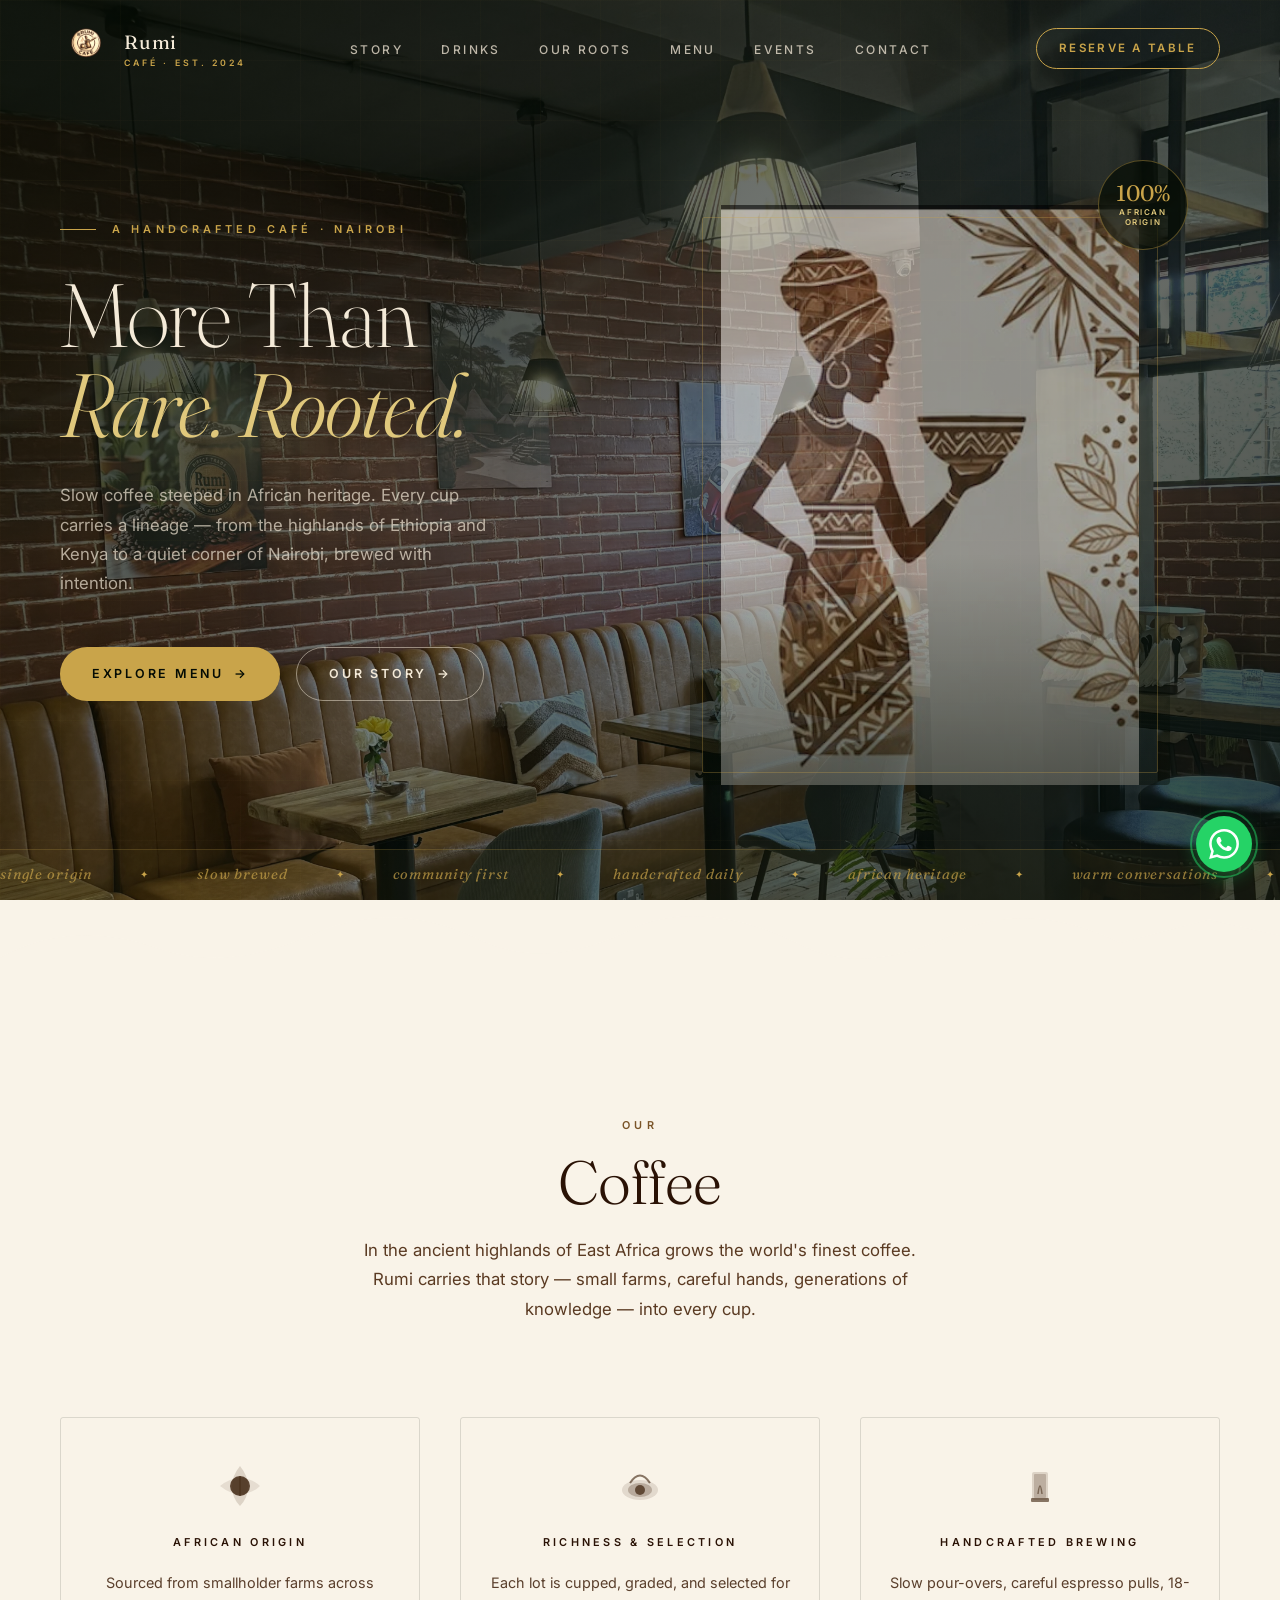
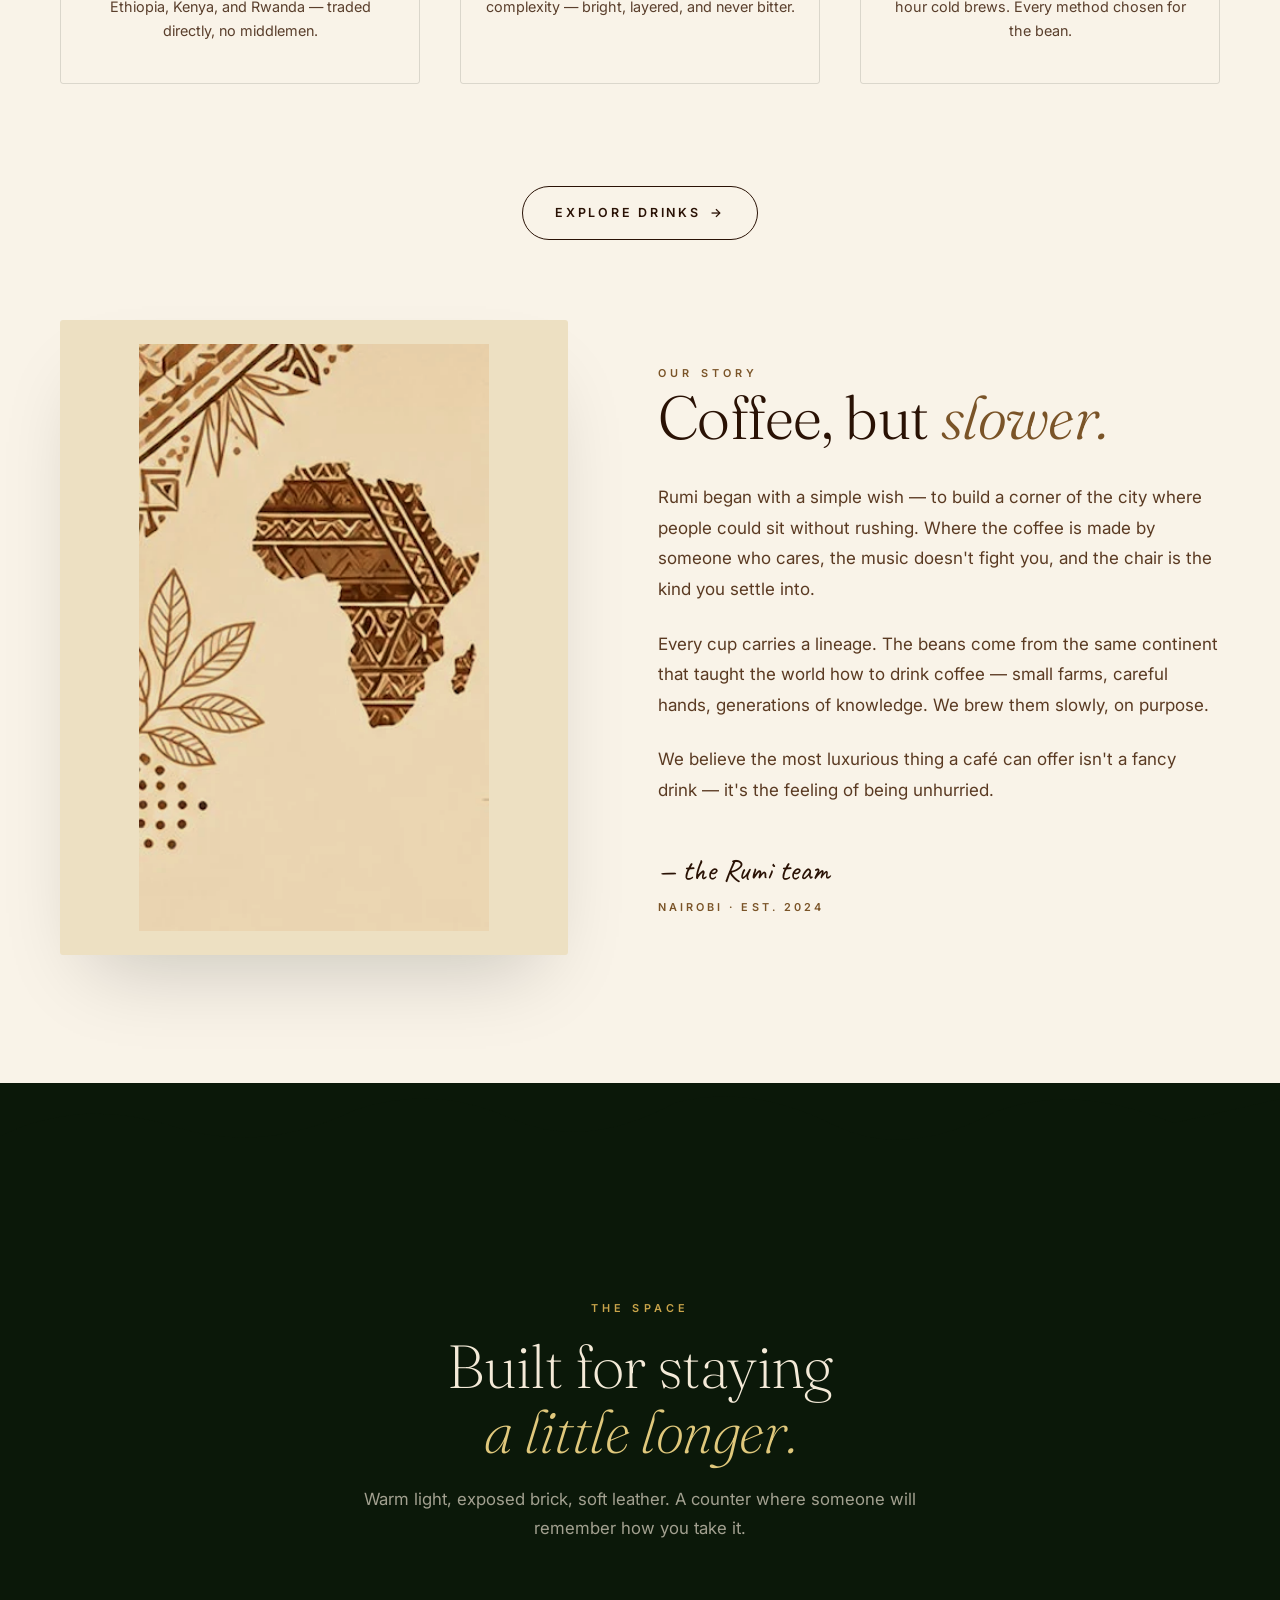
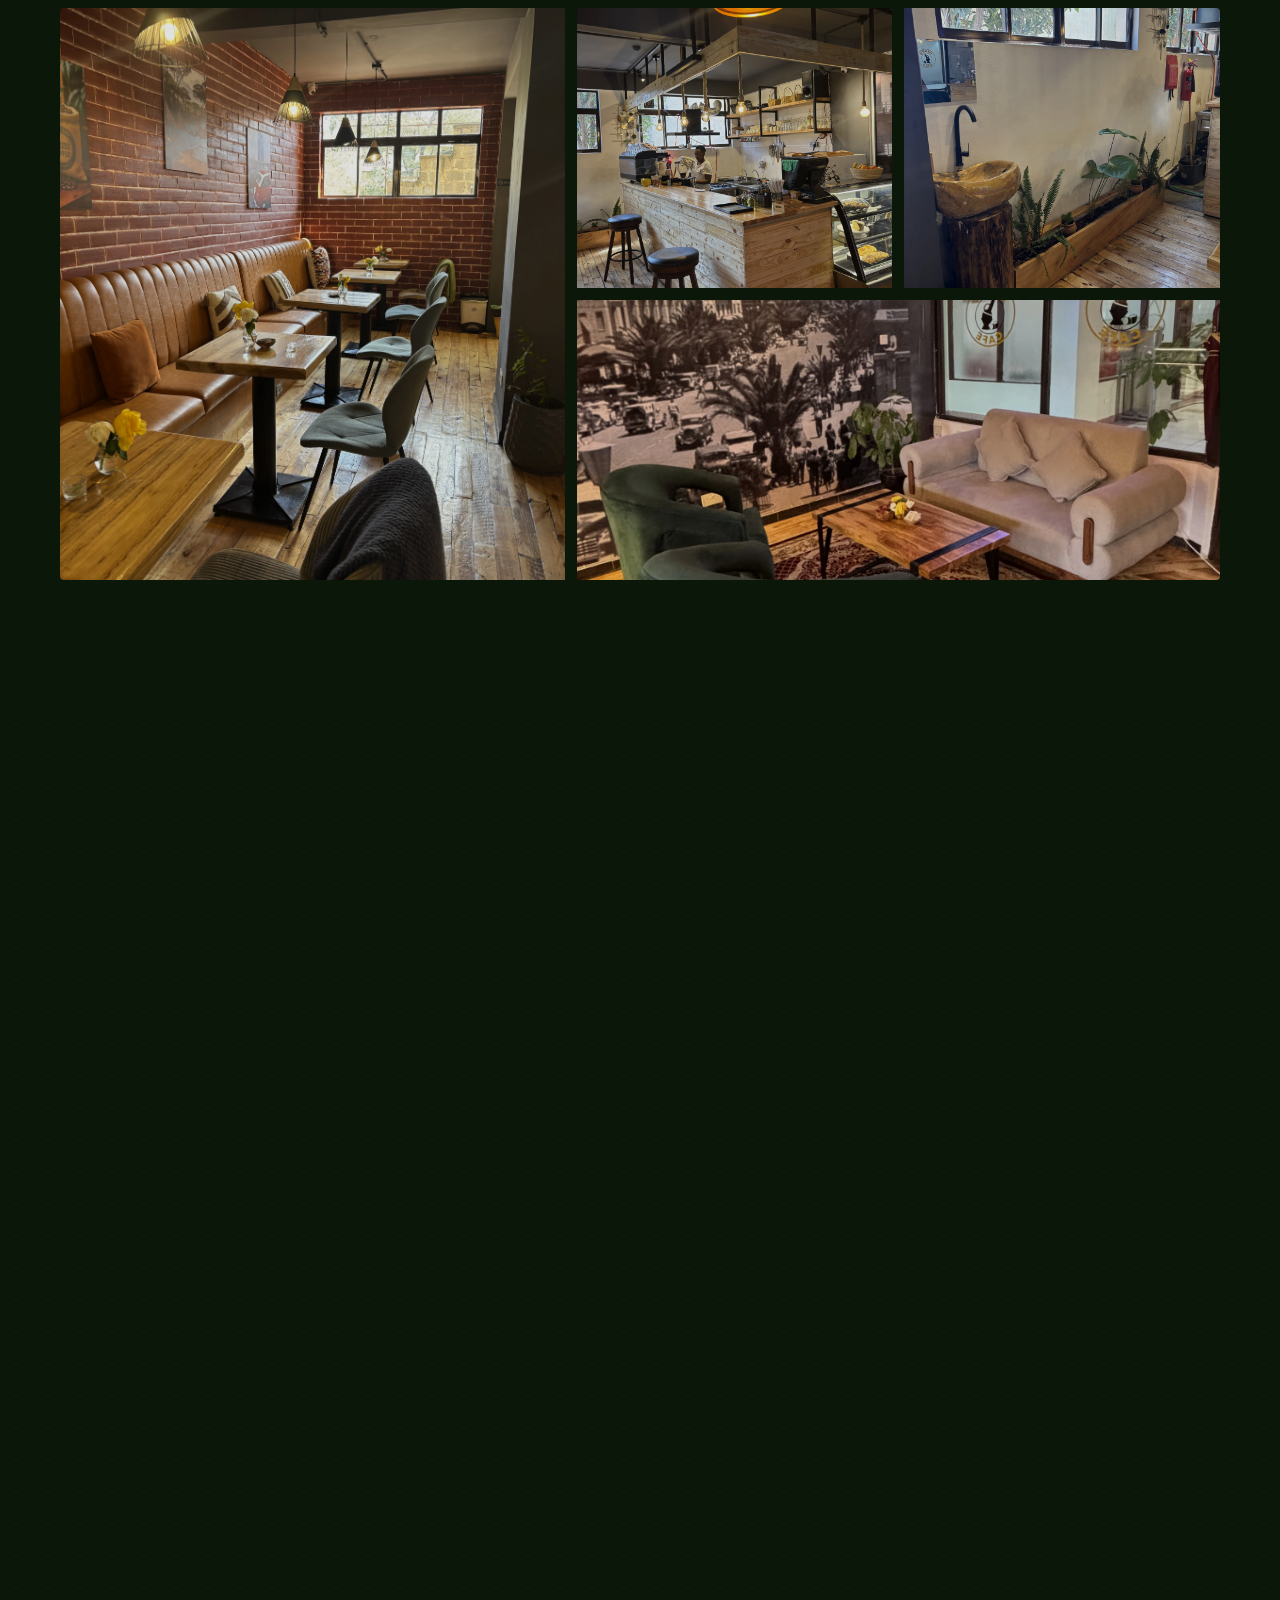
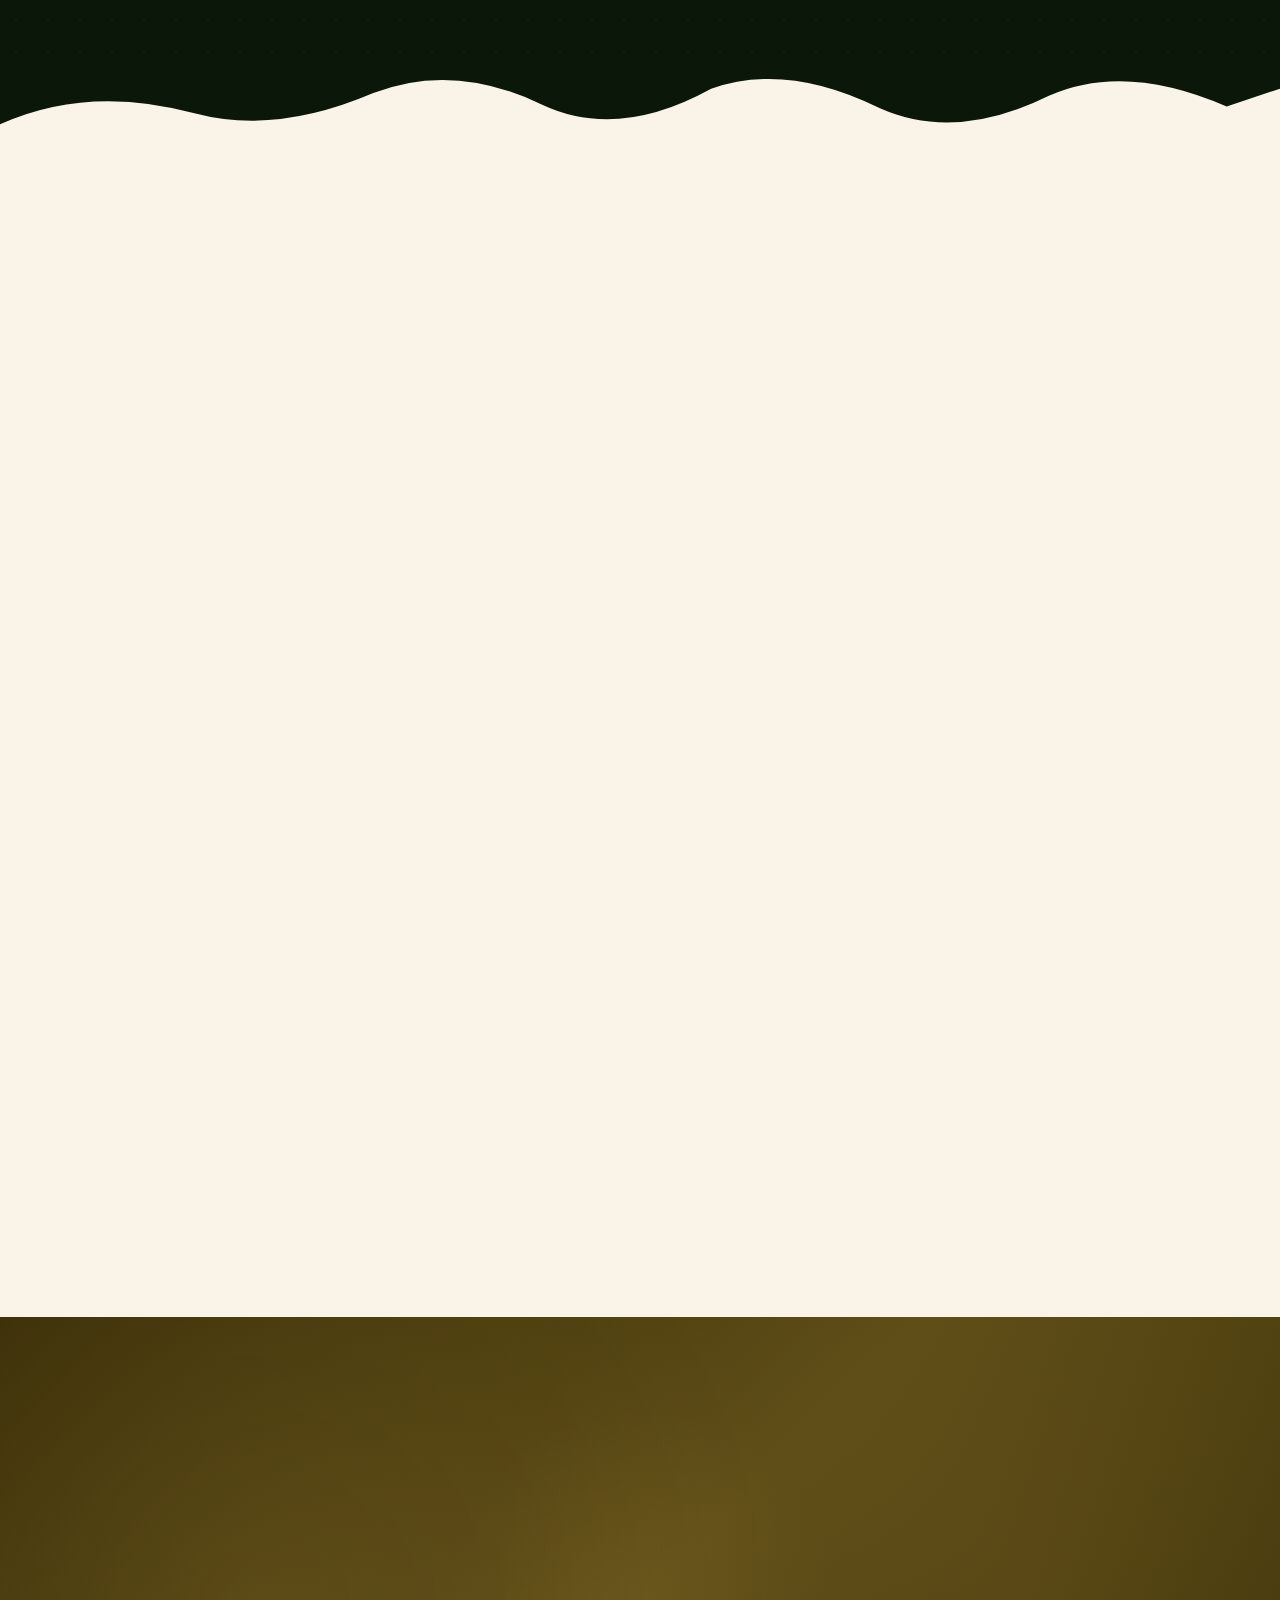
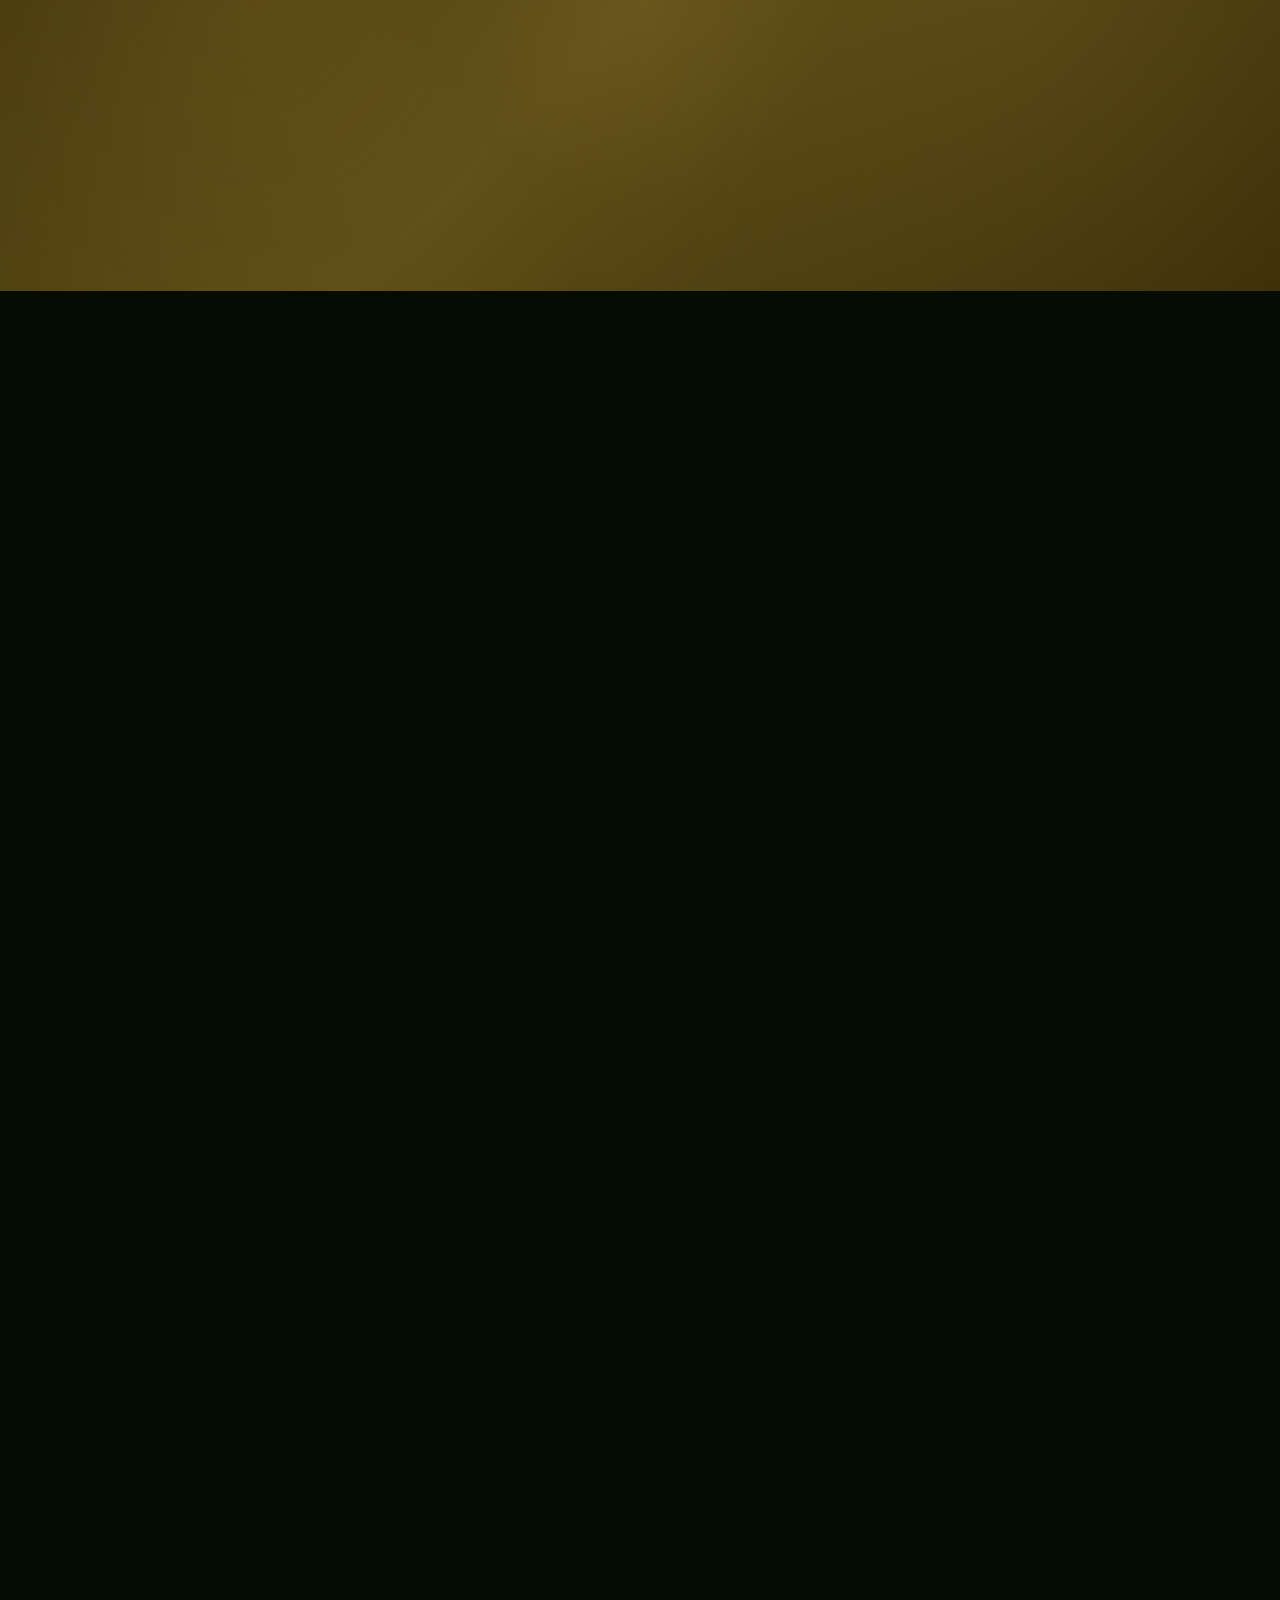
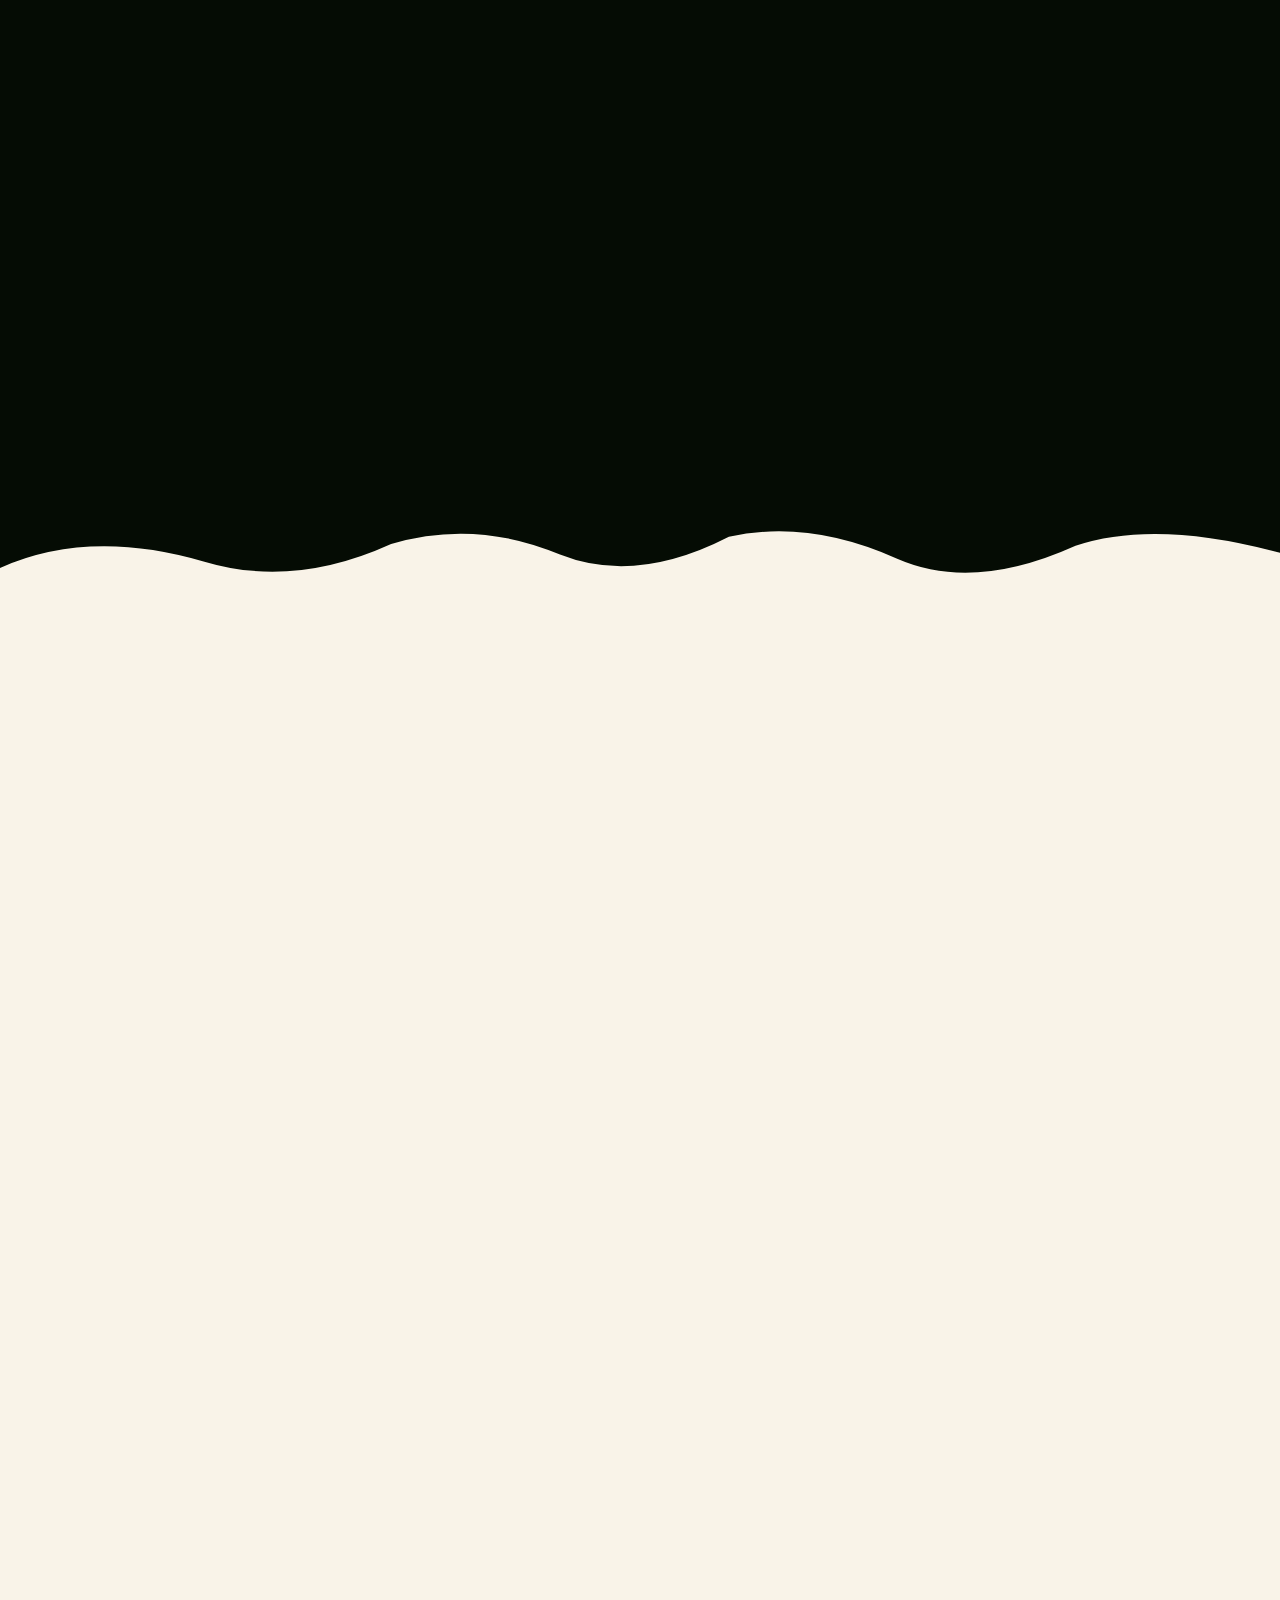
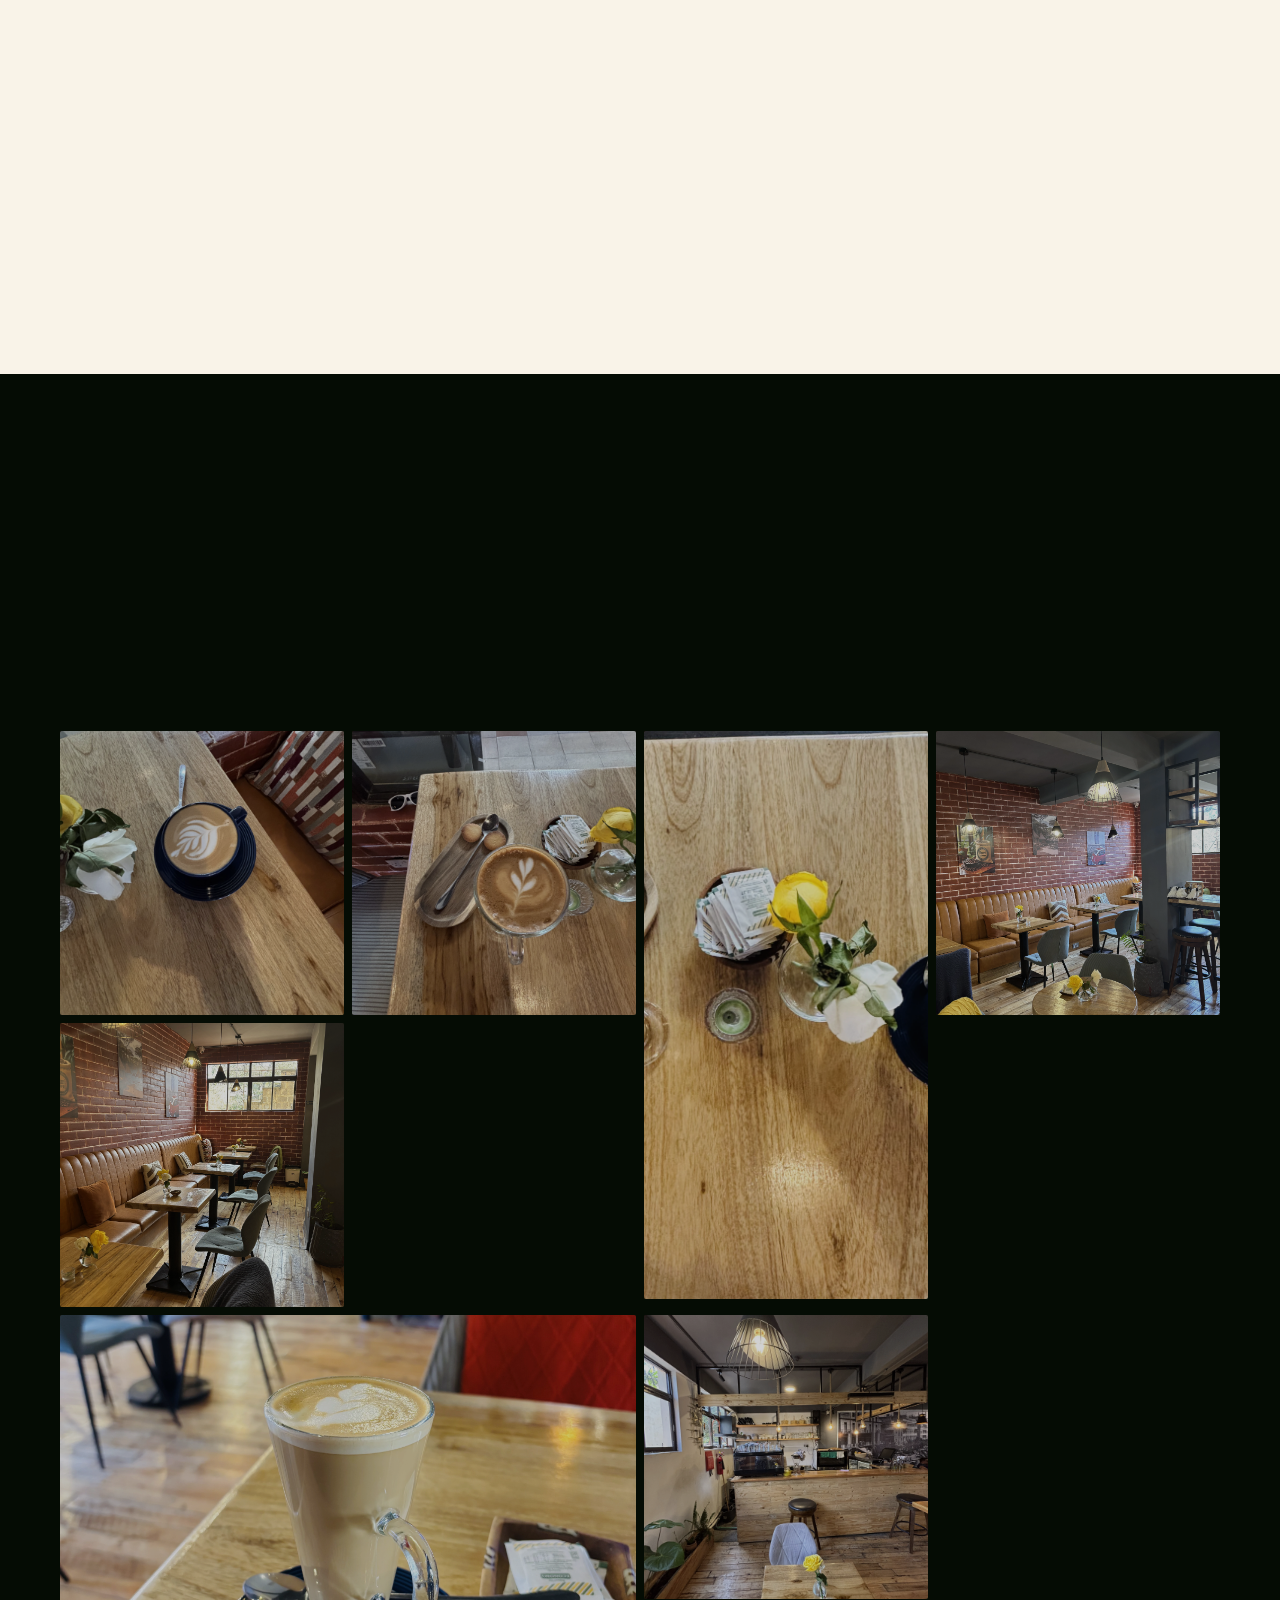
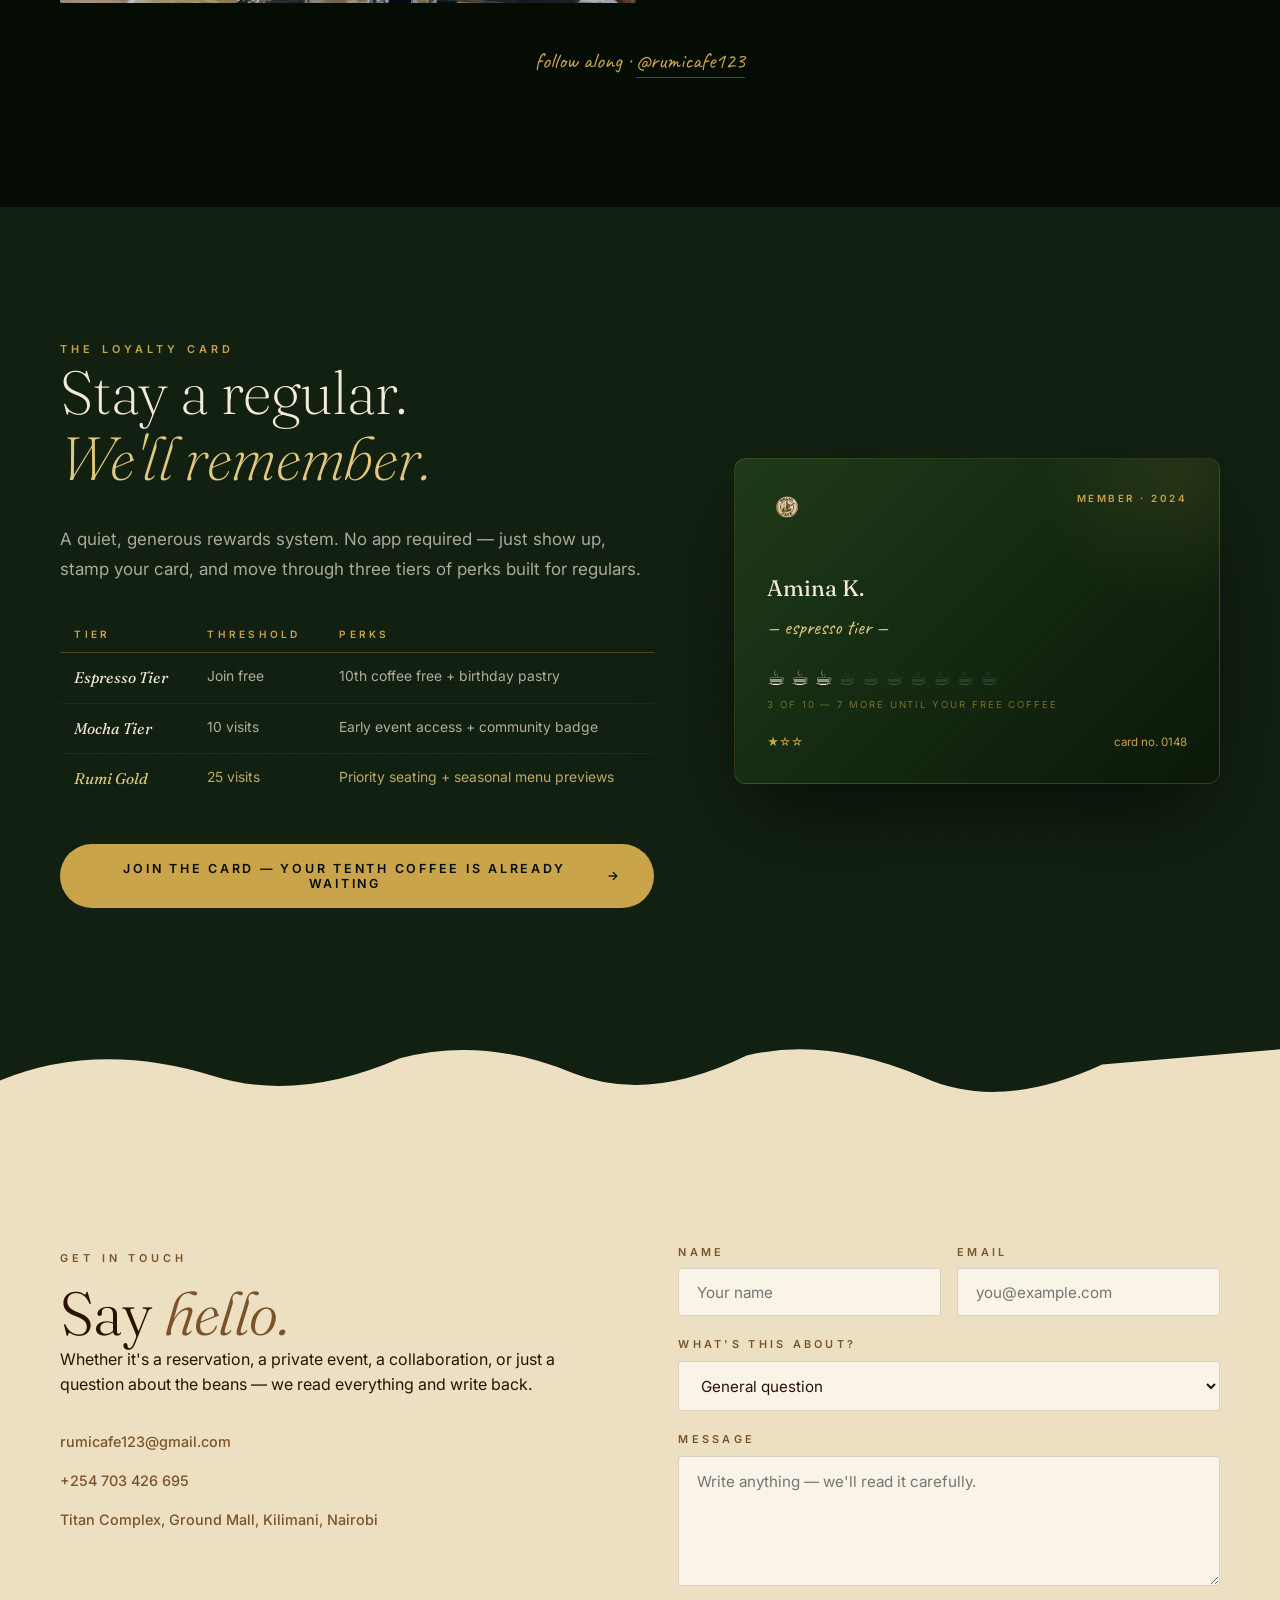
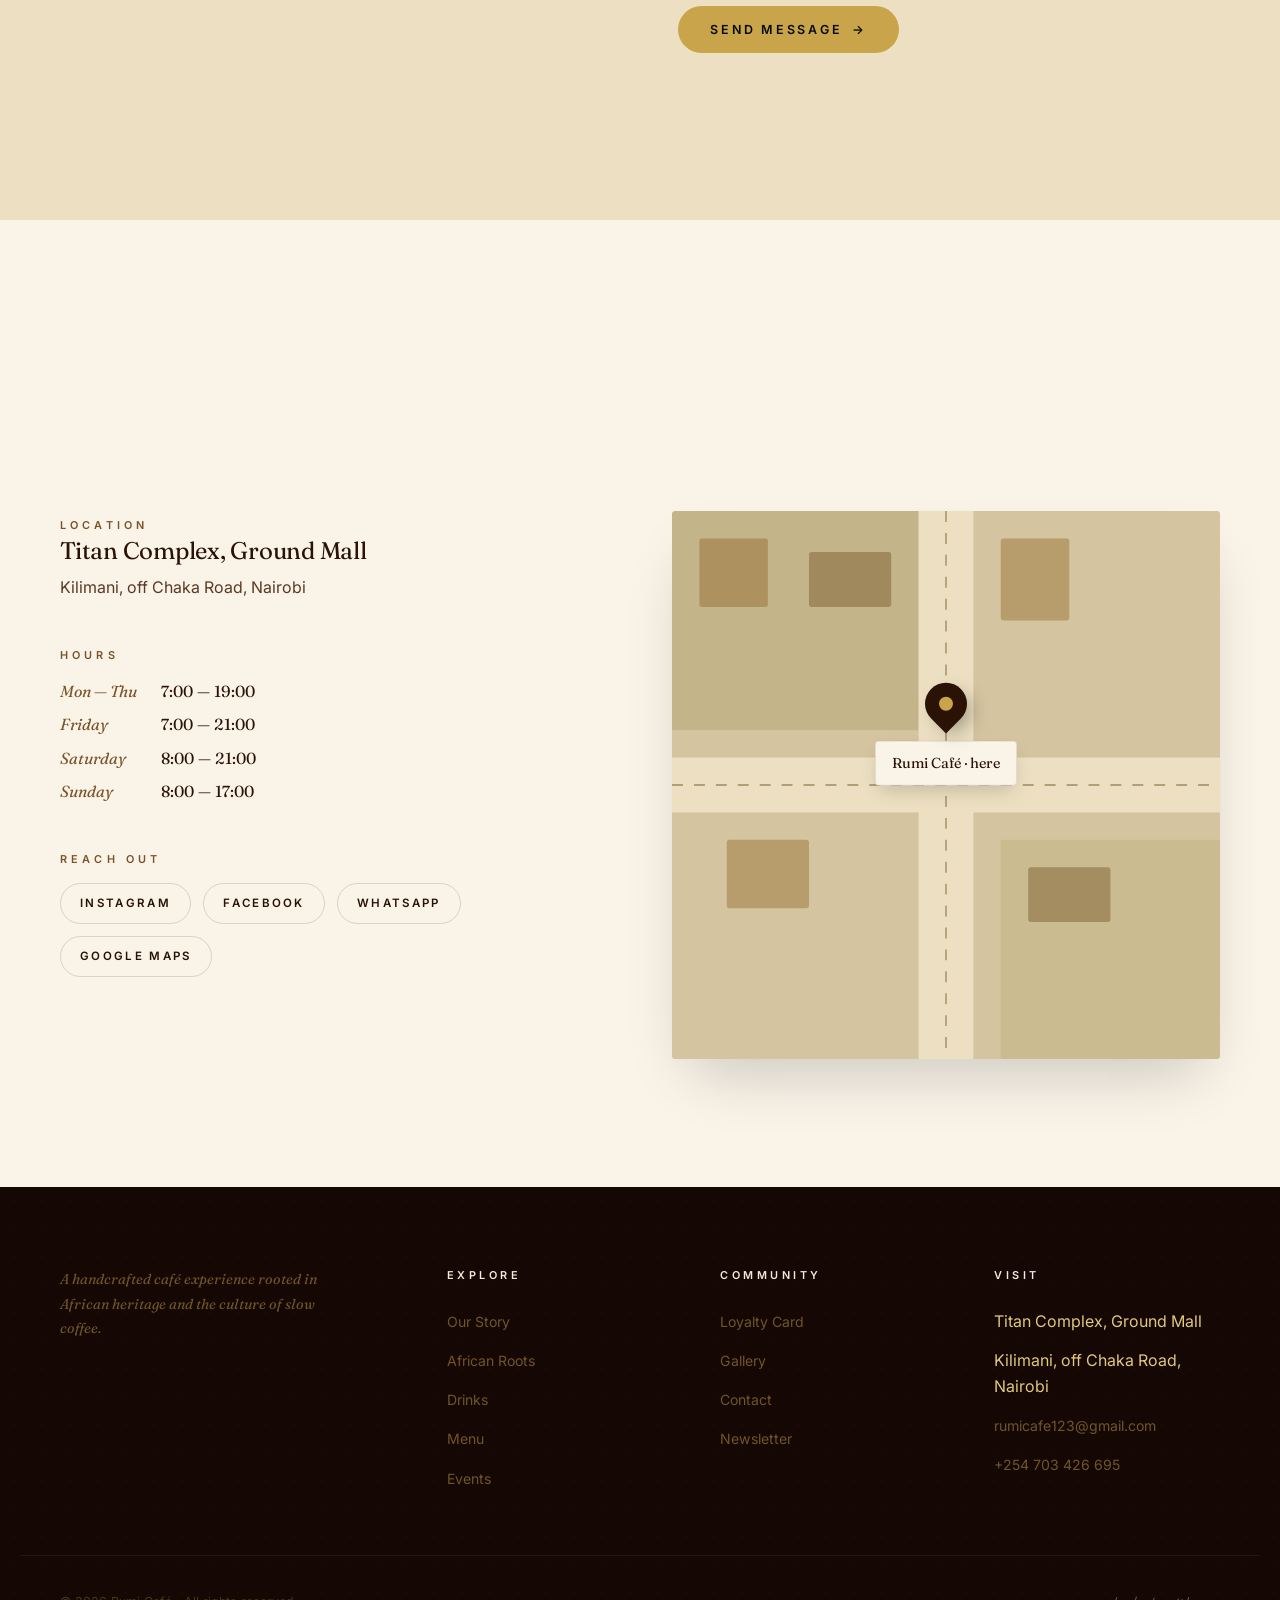
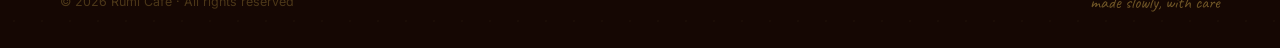
==== commit 433d3684: "Add files via upload" ====
--- a/index.html
+++ b/index.html
@@ -1357,29 +1357,63 @@
     <div class="loyalty-text reveal">
       <span class="eyebrow">The Loyalty Card</span>
       <h2>Stay a regular.<br><em>We'll remember.</em></h2>
-      <p>A quiet, generous rewards system. No app required, no points-tracker math. Tap your card, sip your coffee, and good things accumulate quietly in the background.</p>
-      <ul class="loyalty-perks">
-        <li><span>01.</span><span>Every tenth coffee — on the house, no questions asked.</span></li>
-        <li><span>02.</span><span>Your birthday week comes with pastry on us.</span></li>
-        <li><span>03.</span><span>Early access to tastings, open mics, and seasonal menus.</span></li>
-        <li><span>04.</span><span>Community badges — earn one for showing up to anything Rumi.</span></li>
-      </ul>
-      <button id="loyaltySignupBtn" class="loyalty-btn">Get your loyalty card <span class="arrow">→</span></button>
+      <p>A quiet, generous rewards system. No app required — just show up, stamp your card, and move through three tiers of perks built for regulars.</p>
+
+      <table class="loyalty-tiers" aria-label="Loyalty tiers">
+        <thead>
+          <tr>
+            <th>Tier</th>
+            <th>Threshold</th>
+            <th>Perks</th>
+          </tr>
+        </thead>
+        <tbody>
+          <tr>
+            <td class="tier-name">Espresso Tier</td>
+            <td>Join free</td>
+            <td>10th coffee free + birthday pastry</td>
+          </tr>
+          <tr>
+            <td class="tier-name">Mocha Tier</td>
+            <td>10 visits</td>
+            <td>Early event access + community badge</td>
+          </tr>
+          <tr class="tier-gold">
+            <td class="tier-name">Rumi Gold</td>
+            <td>25 visits</td>
+            <td>Priority seating + seasonal menu previews</td>
+          </tr>
+        </tbody>
+      </table>
+
+      <button id="loyaltySignupBtn" class="loyalty-btn" style="margin-top:2.5rem">
+        Join the card — your tenth coffee is already waiting <span class="arrow">→</span>
+      </button>
     </div>
 
     <div class="loyalty-card reveal d2">
       <div class="loyalty-card-head">
-        <img src="assets/logo.png" alt="" onerror="this.style.display='none'" />
+        <img src="assets/logo/rumi_logo.png" alt="" style="filter:none;opacity:0.88" />
         <small>Member · 2024</small>
       </div>
       <div class="loyalty-card-name">Amina K.</div>
-      <div class="loyalty-card-tier">— mocha tier —</div>
-      <div class="loyalty-card-pts">
-        <div><div class="num">680</div><small>Points</small></div>
-        <div style="text-align:right"><small>Next reward</small><br><span style="font-family:var(--serif);font-size:1.05rem;color:var(--gold)">320 to go</span></div>
-      </div>
-      <div class="loyalty-card-bar"><span></span></div>
-      <div class="loyalty-card-footer"><span>★★★★☆</span><span>card no. 0148</span></div>
+      <div class="loyalty-card-tier">— espresso tier —</div>
+
+      <div class="stamp-grid" aria-label="3 of 10 stamps collected">
+        <span class="stamp" title="Visit 1">☕</span>
+        <span class="stamp" title="Visit 2">☕</span>
+        <span class="stamp" title="Visit 3">☕</span>
+        <span class="stamp stamp--empty" title="Visit 4">☕</span>
+        <span class="stamp stamp--empty" title="Visit 5">☕</span>
+        <span class="stamp stamp--empty" title="Visit 6">☕</span>
+        <span class="stamp stamp--empty" title="Visit 7">☕</span>
+        <span class="stamp stamp--empty" title="Visit 8">☕</span>
+        <span class="stamp stamp--empty" title="Visit 9">☕</span>
+        <span class="stamp stamp--empty stamp--free" title="10th visit — free coffee!">☕</span>
+      </div>
+      <p class="stamp-label">3 of 10 — 7 more until your free coffee</p>
+
+      <div class="loyalty-card-footer" style="margin-top:1.25rem"><span>★☆☆</span><span>card no. 0148</span></div>
     </div>
   </div>
 </section>
@@ -1550,8 +1584,8 @@
     <button class="modal-close" id="loyaltyModalClose" aria-label="Close">✕</button>
     <p class="modal-eyebrow">The Loyalty Card</p>
     <h2 class="modal-title">Join the card.</h2>
-    <p class="modal-sub">Every tenth coffee is on us. Your birthday gets pastry. It all starts here — no app, no fuss.</p>
-    <form class="modal-form" id="loyaltyForm" novalidate>
+    <p class="modal-sub">Stamp your way to free coffee, priority seating, and seasonal previews. Starts the moment you walk in.</p>
+    <form class="modal-form" id="loyaltyForm" action="https://formspree.io/f/YOUR_FORM_ID" method="POST" novalidate>
       <div class="cf-field">
         <label for="lf-name">Full name</label>
         <input type="text" id="lf-name" name="name" placeholder="Your name" required />
@@ -1562,7 +1596,7 @@
       </div>
       <div class="cf-field">
         <label for="lf-phone">Phone (optional)</label>
-        <input type="tel" id="lf-phone" name="phone" placeholder="+1 (404) …" />
+        <input type="tel" id="lf-phone" name="phone" placeholder="+254 …" />
       </div>
       <div class="cf-field">
         <label for="lf-birthday">Birthday month (for pastry)</label>
@@ -1574,9 +1608,19 @@
           <option>October</option><option>November</option><option>December</option>
         </select>
       </div>
-      <button type="submit" class="modal-submit">Get my card →</button>
+      <button type="submit" class="modal-submit">Join the card →</button>
       <p class="modal-note" id="loyaltyNote"></p>
     </form>
+    <div class="loyalty-success" id="loyaltySuccess">
+      <p class="loyalty-success__msg"></p>
+      <a href="https://wa.me/254703426695?text=Hi+Rumi+Café,+I+just+joined+the+loyalty+card"
+         target="_blank" rel="noopener" class="loyalty-success__wa">
+        <svg viewBox="0 0 24 24" xmlns="http://www.w3.org/2000/svg" aria-hidden="true">
+          <path d="M17.472 14.382c-.297-.149-1.758-.867-2.03-.967-.273-.099-.471-.148-.67.15-.197.297-.767.966-.94 1.164-.173.199-.347.223-.644.075-.297-.15-1.255-.463-2.39-1.475-.883-.788-1.48-1.761-1.653-2.059-.173-.297-.018-.458.13-.606.134-.133.298-.347.446-.52.149-.174.198-.298.298-.497.099-.198.05-.371-.025-.52-.075-.149-.669-1.612-.916-2.207-.242-.579-.487-.5-.669-.51-.173-.008-.371-.01-.57-.01-.198 0-.52.074-.792.372-.272.297-1.04 1.016-1.04 2.479 0 1.462 1.065 2.875 1.213 3.074.149.198 2.096 3.2 5.077 4.487.709.306 1.262.489 1.694.625.712.227 1.36.195 1.871.118.571-.085 1.758-.719 2.006-1.413.248-.694.248-1.289.173-1.413-.074-.124-.272-.198-.57-.347m-5.421 7.403h-.004a9.87 9.87 0 01-5.031-1.378l-.361-.214-3.741.982.998-3.648-.235-.374a9.86 9.86 0 01-1.51-5.26c.001-5.45 4.436-9.884 9.888-9.884 2.64 0 5.122 1.03 6.988 2.898a9.825 9.825 0 012.893 6.994c-.003 5.45-4.437 9.884-9.885 9.884m8.413-18.297A11.815 11.815 0 0012.05 0C5.495 0 .16 5.335.157 11.892c0 2.096.547 4.142 1.588 5.945L.057 24l6.305-1.654a11.882 11.882 0 005.683 1.448h.005c6.554 0 11.89-5.335 11.893-11.893a11.821 11.821 0 00-3.48-8.413z"/>
+        </svg>
+        Let us know you joined →
+      </a>
+    </div>
   </div>
 </div>
 
@@ -1680,37 +1724,53 @@
 });
 
 /* ============================================================
-   Loyalty modal
+   Loyalty modal — Formspree
    ============================================================ */
 (function(){
-  const overlay = document.getElementById('loyaltyModal');
-  document.getElementById('loyaltySignupBtn').addEventListener('click', () => openModal(overlay));
+  const overlay  = document.getElementById('loyaltyModal');
+  const form     = document.getElementById('loyaltyForm');
+  const success  = document.getElementById('loyaltySuccess');
+  const note     = document.getElementById('loyaltyNote');
+
+  document.getElementById('loyaltySignupBtn').addEventListener('click', () => {
+    form.style.display = '';
+    success.style.display = 'none';
+    form.reset();
+    note.textContent = '';
+    openModal(overlay);
+  });
   document.getElementById('loyaltyModalClose').addEventListener('click', () => closeModal(overlay));
 
-  document.getElementById('loyaltyForm').addEventListener('submit', async function(e) {
+  form.addEventListener('submit', async function(e) {
     e.preventDefault();
-    const note = document.getElementById('loyaltyNote');
-    const btn = this.querySelector('.modal-submit');
+    const btn  = this.querySelector('.modal-submit');
     const name = document.getElementById('lf-name').value.trim();
-    const email = document.getElementById('lf-email').value.trim();
+    const email= document.getElementById('lf-email').value.trim();
     if (!name || !email) { note.textContent = 'Please fill in your name and email.'; return; }
-    btn.disabled = true; btn.textContent = 'One moment…';
-    if (isApiReady()) {
-      const result = await apiPost({ action:'registerCustomer', name, email,
-        phone: document.getElementById('lf-phone').value.trim(),
-        birthdayMonth: document.getElementById('lf-birthday').value });
-      if (result && !result.error) {
-        note.textContent = 'Welcome to the card, ' + (result.name||name).split(' ')[0] + '. See you soon.';
-        this.querySelectorAll('input, select').forEach(el => el.value = '');
-        setTimeout(() => closeModal(overlay), 2800);
+
+    btn.disabled = true;
+    btn.textContent = 'One moment…';
+
+    try {
+      const res = await fetch(this.action, {
+        method: 'POST',
+        body: new FormData(this),
+        headers: { 'Accept': 'application/json' }
+      });
+      if (res.ok) {
+        form.style.display = 'none';
+        success.querySelector('.loyalty-success__msg').textContent =
+          'You\'re in, ' + name.split(' ')[0] + '. Your card is being prepared — we\'ll see you soon.';
+        success.style.display = 'block';
       } else {
-        note.textContent = result?.message || 'Something went wrong. Try again or email us.';
-        btn.disabled = false; btn.textContent = 'Get my card →';
+        note.textContent = 'Something went wrong. Please try again or email rumicafe123@gmail.com';
+        btn.disabled = false;
+        btn.textContent = 'Join the card →';
       }
-    } else {
-      note.textContent = 'Got it, ' + name.split(' ')[0] + '. We\'ll have your card ready — see you at the counter.';
-      this.querySelectorAll('input, select').forEach(el => el.value = '');
-      setTimeout(() => closeModal(overlay), 2800);
+    } catch(_) {
+      note.textContent = 'Connection error — please email rumicafe123@gmail.com';
+      btn.disabled = false;
+      btn.textContent = 'Join the card →';
     }
   });
 })();
@@ -1793,5 +1853,14 @@
 })();
 </script>
 
+
+<!-- FLOATING WHATSAPP BUTTON -->
+<a href="https://wa.me/254703426695" class="wa-float" target="_blank" rel="noopener" aria-label="Chat with us on WhatsApp">
+  <span class="wa-float__tip">Chat with us on WhatsApp</span>
+  <span class="wa-float__pulse" aria-hidden="true"></span>
+  <svg class="wa-float__icon" viewBox="0 0 24 24" xmlns="http://www.w3.org/2000/svg" aria-hidden="true">
+    <path d="M17.472 14.382c-.297-.149-1.758-.867-2.03-.967-.273-.099-.471-.148-.67.15-.197.297-.767.966-.94 1.164-.173.199-.347.223-.644.075-.297-.15-1.255-.463-2.39-1.475-.883-.788-1.48-1.761-1.653-2.059-.173-.297-.018-.458.13-.606.134-.133.298-.347.446-.52.149-.174.198-.298.298-.497.099-.198.05-.371-.025-.52-.075-.149-.669-1.612-.916-2.207-.242-.579-.487-.5-.669-.51-.173-.008-.371-.01-.57-.01-.198 0-.52.074-.792.372-.272.297-1.04 1.016-1.04 2.479 0 1.462 1.065 2.875 1.213 3.074.149.198 2.096 3.2 5.077 4.487.709.306 1.262.489 1.694.625.712.227 1.36.195 1.871.118.571-.085 1.758-.719 2.006-1.413.248-.694.248-1.289.173-1.413-.074-.124-.272-.198-.57-.347m-5.421 7.403h-.004a9.87 9.87 0 01-5.031-1.378l-.361-.214-3.741.982.998-3.648-.235-.374a9.86 9.86 0 01-1.51-5.26c.001-5.45 4.436-9.884 9.888-9.884 2.64 0 5.122 1.03 6.988 2.898a9.825 9.825 0 012.893 6.994c-.003 5.45-4.437 9.884-9.885 9.884m8.413-18.297A11.815 11.815 0 0012.05 0C5.495 0 .16 5.335.157 11.892c0 2.096.547 4.142 1.588 5.945L.057 24l6.305-1.654a11.882 11.882 0 005.683 1.448h.005c6.554 0 11.89-5.335 11.893-11.893a11.821 11.821 0 00-3.48-8.413z"/>
+  </svg>
+</a>
 </body>
 </html>
--- a/assets/css/rumi.css
+++ b/assets/css/rumi.css
@@ -574,17 +574,52 @@
 }
 .event:hover::before{transform:scaleX(1)}
 .event:hover{transform:translateY(-4px);box-shadow:0 25px 50px -20px rgba(5,12,4,0.15)}
+.event-badge{
+  position:absolute;top:1.5rem;left:1.5rem;
+  background:var(--gold);color:var(--ink);
+  font-size:0.6rem;letter-spacing:0.22em;text-transform:uppercase;font-weight:700;
+  padding:0.4rem 0.8rem;border-radius:999px;z-index:1;
+}
+.event-badge-upcoming{
+  position:absolute;top:1.5rem;right:1.5rem;
+  background:var(--espresso);color:var(--cream);
+  font-size:0.6rem;letter-spacing:0.22em;text-transform:uppercase;font-weight:600;
+  padding:0.35rem 0.7rem;border-radius:3px;z-index:1;
+}
 .event-date{
   display:flex;align-items:baseline;gap:0.6rem;
   font-family:var(--serif);color:var(--espresso);
+  margin-top:1.5rem;
 }
 .event-date .day{font-size:2.4rem;line-height:1;font-weight:300}
 .event-date .month{
   font-size:0.7rem;letter-spacing:0.28em;text-transform:uppercase;
   color:var(--mocha);font-family:var(--sans);font-weight:600;
 }
-.event-name{font-family:var(--serif);font-size:1.35rem;color:var(--espresso);margin-top:0.5rem;line-height:1.2}
-.event-desc{font-size:0.9rem;color:#6b4f3a;line-height:1.6}
+.event-name{font-family:var(--serif);font-size:1.35rem;color:var(--espresso);margin:0.5rem 0;line-height:1.2}
+.event-host{
+  font-size:0.85rem;color:var(--mocha);font-weight:500;font-style:italic;margin:0.25rem 0;
+}
+.event-recurring{
+  display:inline-block;font-size:0.65rem;letter-spacing:0.2em;text-transform:uppercase;
+  color:var(--gold);font-weight:600;padding:0.3rem 0.6rem;
+  background:rgba(201,164,74,0.08);border-radius:999px;margin:0.5rem 0;
+}
+.event-desc{font-size:0.9rem;color:#6b4f3a;line-height:1.6;margin:1rem 0}
+.event-capacity{margin:1rem 0;font-size:0.85rem}
+.capacity-label{
+  color:var(--mocha);font-weight:500;margin-bottom:0.4rem;display:block;
+}
+.capacity-bar{
+  height:3px;background:rgba(42,18,5,0.12);border-radius:999px;overflow:hidden;
+}
+.capacity-fill{
+  display:block;height:100%;background:var(--gold);border-radius:999px;transition:width 0.4s ease;
+}
+.event-loyalty{
+  font-size:0.78rem;color:var(--mocha);font-style:italic;margin:0.75rem 0;
+  padding-top:0.75rem;border-top:1px solid rgba(42,18,5,0.07);
+}
 .event-meta{
   margin-top:auto;padding-top:1rem;border-top:1px solid rgba(42,18,5,0.07);
   display:flex;justify-content:space-between;
@@ -597,6 +632,11 @@
   transition:all 0.3s ease;font-weight:600;align-self:flex-start;
 }
 .event-rsvp-btn:hover{background:var(--gold);color:var(--ink);border-color:var(--gold)}
+.event-upcoming{border-top:3px solid rgba(42,18,5,0.12);background:rgba(201,164,74,0.02)}
+.quote-card{
+  background:#fff;border:1px solid rgba(42,18,5,0.08);
+  border-left:3px solid var(--gold);padding:2rem;border-radius:3px;
+}
 
 /* ============================================================
    GALLERY — dark
@@ -914,9 +954,123 @@
   background:linear-gradient(135deg,rgba(5,12,4,0.78),rgba(5,12,4,0.55));
   pointer-events:none;
 }
+.events-hero::before{background:rgba(0,0,0,0.45) !important}
 .page-hero-inner{position:relative;z-index:1;max-width:700px;margin:0 auto}
+.events-hero-inner{position:relative;z-index:1;max-width:700px;margin:0 auto;text-align:center}
 .page-hero .eyebrow{color:var(--gold);display:block;margin-bottom:1.25rem}
 .page-hero h1{color:var(--cream);font-weight:200;margin-bottom:1.25rem}
 .page-hero h1 em{font-style:italic;color:var(--gold-lt)}
 .page-hero p{color:rgba(244,234,216,0.68);font-size:1.05rem;max-width:520px;margin:0 auto;line-height:1.75}
 .page-hero-divider{line-height:0}
+
+/* ============================================================
+   LOYALTY — TIER TABLE + STAMPS
+   ============================================================ */
+.loyalty-tiers{
+  width:100%;border-collapse:collapse;margin-top:2rem;
+}
+.loyalty-tiers th{
+  font-family:var(--sans);font-size:0.63rem;letter-spacing:0.32em;text-transform:uppercase;
+  color:var(--gold);font-weight:600;padding:0.6rem 0.9rem;
+  border-bottom:1px solid rgba(201,164,74,0.3);text-align:left;
+}
+.loyalty-tiers td{
+  padding:0.8rem 0.9rem;font-size:0.87rem;
+  color:rgba(244,234,216,0.7);
+  border-bottom:1px solid rgba(201,164,74,0.08);
+  vertical-align:top;line-height:1.55;
+}
+.loyalty-tiers tr:last-child td{border-bottom:none}
+.loyalty-tiers .tier-name{
+  font-family:var(--serif);font-style:italic;font-size:0.97rem;
+  color:var(--cream);font-weight:400;white-space:nowrap;
+}
+.loyalty-tiers .tier-gold .tier-name{color:var(--gold-lt)}
+.loyalty-tiers .tier-gold td{color:rgba(224,200,124,0.82)}
+
+/* stamp grid on card */
+.stamp-grid{
+  display:flex;flex-wrap:wrap;gap:5px;
+  margin-top:1.5rem;margin-bottom:0.5rem;
+}
+.stamp{font-size:1.3rem;line-height:1;transition:transform 0.2s ease}
+.stamp--empty{opacity:0.2;filter:grayscale(1)}
+.stamp--free{
+  opacity:0.2;filter:grayscale(1);
+  position:relative;
+}
+.stamp-label{
+  font-family:var(--sans);font-size:0.6rem;letter-spacing:0.2em;
+  text-transform:uppercase;color:rgba(201,164,74,0.55);
+  margin-top:0.5rem;
+}
+
+/* loyalty success message inside modal */
+.loyalty-success{
+  display:none;text-align:center;padding:0.5rem 0 1rem;
+}
+.loyalty-success__msg{
+  font-family:var(--serif);font-size:1.05rem;color:var(--espresso);
+  line-height:1.7;margin-bottom:1.75rem;
+}
+.loyalty-success__wa{
+  display:inline-flex;align-items:center;gap:0.65rem;
+  background:#25D366;color:#fff;
+  padding:0.85rem 1.6rem;border-radius:999px;
+  font-family:var(--sans);font-size:0.75rem;
+  letter-spacing:0.14em;text-transform:uppercase;font-weight:600;
+  text-decoration:none;
+  transition:background 0.3s ease, transform 0.3s ease;
+}
+.loyalty-success__wa:hover{background:#1aad51;transform:translateY(-2px)}
+.loyalty-success__wa svg{width:18px;height:18px;fill:#fff;flex-shrink:0}
+
+/* ============================================================
+   FLOATING WHATSAPP BUTTON
+   ============================================================ */
+.wa-float{
+  position:fixed;bottom:28px;right:28px;z-index:9999;
+  width:56px;height:56px;border-radius:50%;
+  background:#25D366;
+  display:flex;align-items:center;justify-content:center;
+  box-shadow:0 4px 18px rgba(37,211,102,0.38),0 2px 8px rgba(0,0,0,0.18);
+  transition:transform 0.3s ease,box-shadow 0.3s ease;
+  text-decoration:none;overflow:visible;
+}
+.wa-float:hover{
+  transform:scale(1.08);
+  box-shadow:0 6px 28px rgba(37,211,102,0.52),0 3px 10px rgba(0,0,0,0.2);
+}
+.wa-float__icon{width:30px;height:30px;fill:#fff;display:block;flex-shrink:0}
+.wa-float__pulse{
+  position:absolute;inset:-6px;border-radius:50%;
+  border:2px solid rgba(37,211,102,0.5);
+  animation:wa-pulse 3s ease-out infinite;
+  pointer-events:none;
+}
+@keyframes wa-pulse{
+  0%{transform:scale(1);opacity:0.75}
+  65%{transform:scale(1.3);opacity:0}
+  100%{transform:scale(1.3);opacity:0}
+}
+.wa-float__tip{
+  position:absolute;right:calc(100% + 11px);top:50%;
+  transform:translateY(-50%);
+  background:rgba(5,12,4,0.88);color:#f4ead8;
+  font-family:var(--sans);font-size:0.72rem;letter-spacing:0.04em;
+  white-space:nowrap;padding:0.45rem 0.9rem;border-radius:4px;
+  opacity:0;pointer-events:none;
+  transition:opacity 0.22s ease;
+}
+.wa-float__tip::after{
+  content:'';position:absolute;left:100%;top:50%;
+  transform:translateY(-50%);
+  border:5px solid transparent;
+  border-left-color:rgba(5,12,4,0.88);
+}
+.wa-float:hover .wa-float__tip{opacity:1}
+@media(max-width:720px){
+  .wa-float{width:48px;height:48px;bottom:20px;right:16px}
+  .wa-float__icon{width:26px;height:26px}
+  .wa-float__tip{display:none}
+}
